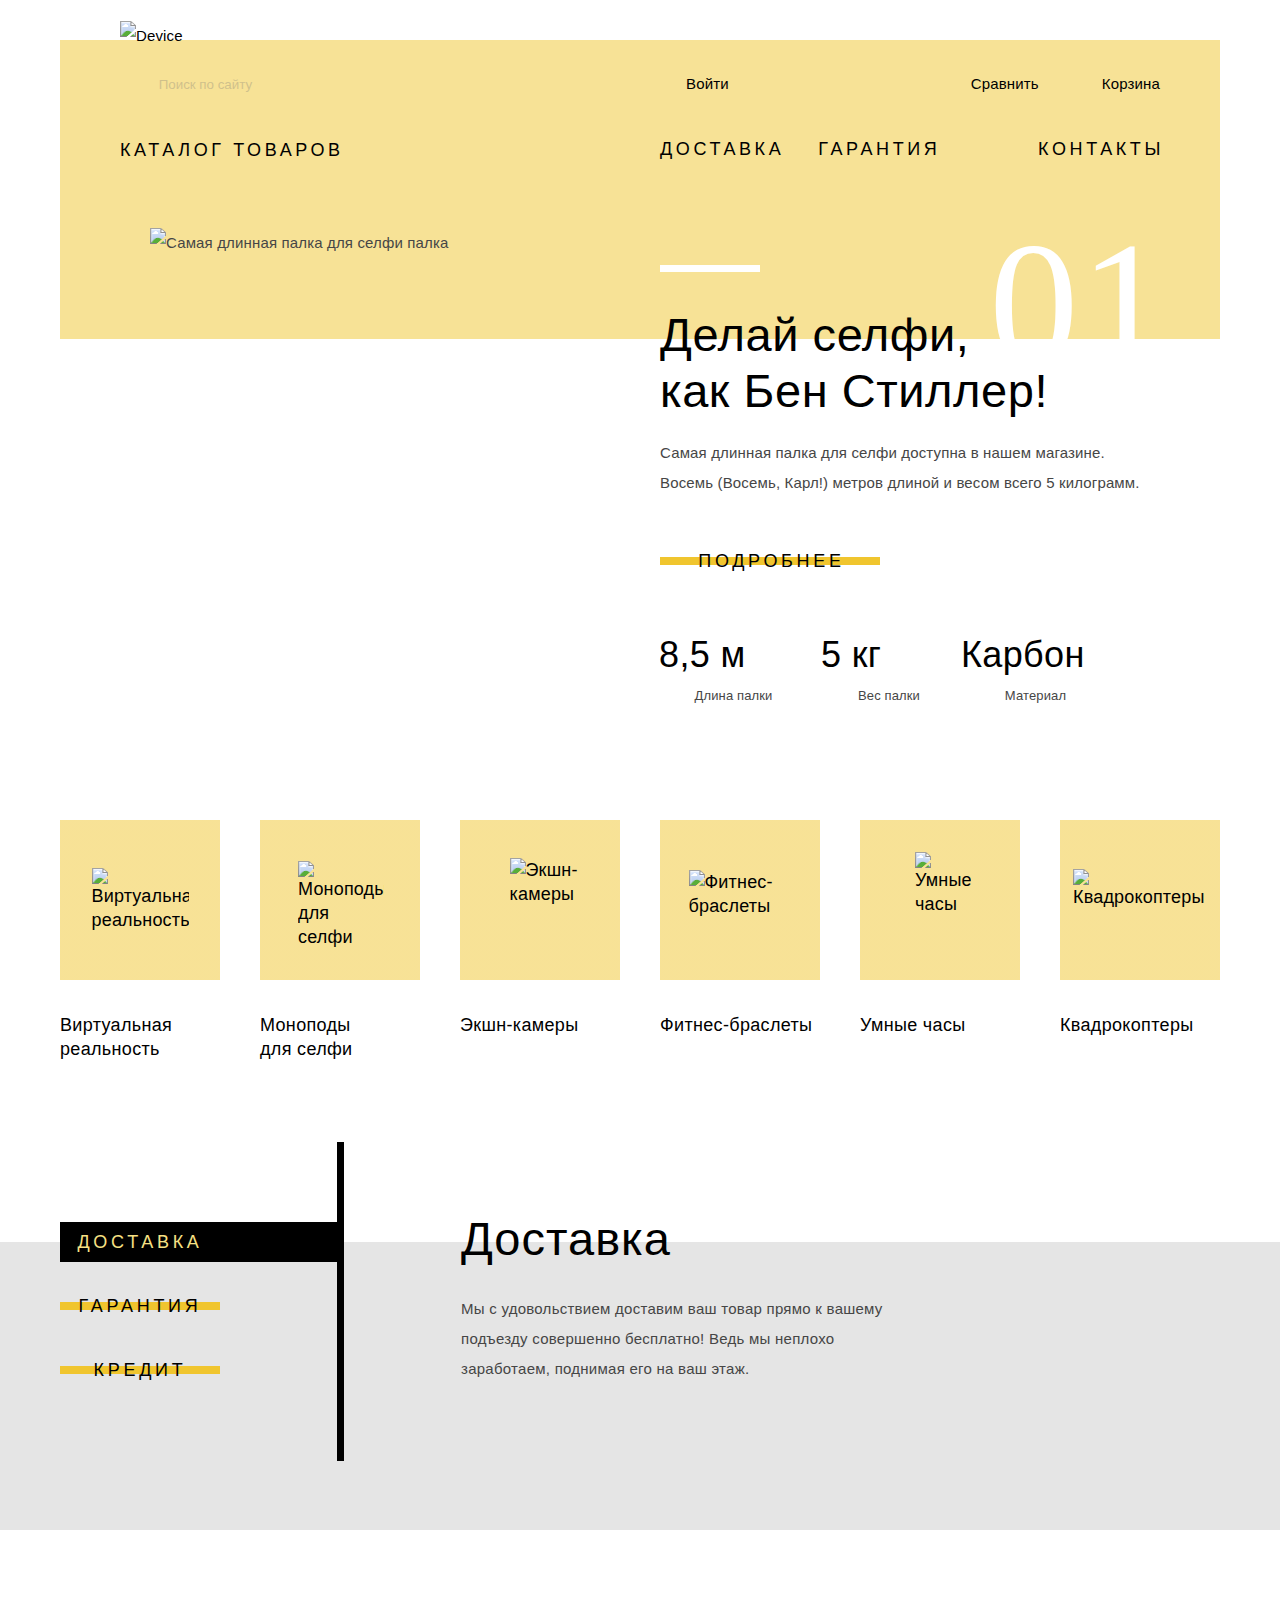
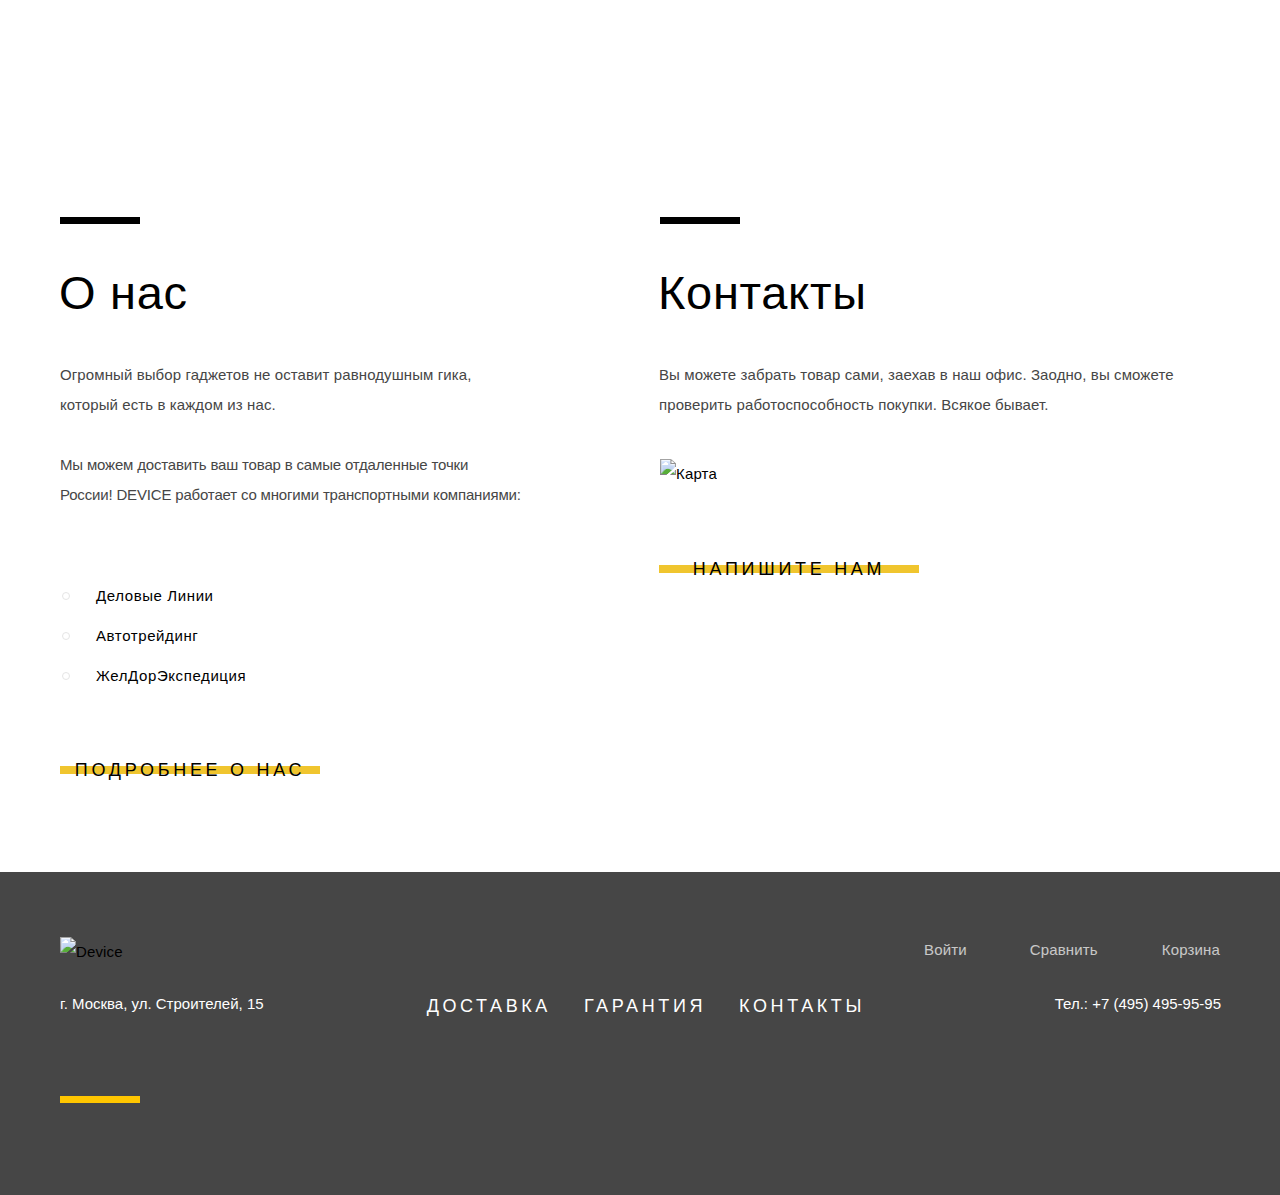
==== index.html @ b21464b4 "Доделал джаваскрипт" ====
<!DOCTYPE html>
<html lang="ru">

<head>
  <meta charset="utf-8">
  <title>HTML Academy: Девайс</title>
  <link href="css/normalize.css" rel="stylesheet" type="text/css">
  <link href="css/style.css" rel="stylesheet" type="text/css">
</head>

<body>
<header class="header">
  <a class="header-logo" href="#">
    <img src="img/logo.png" alt="Device" height="35" width="163">
  </a>
  <span class="search">
          <form class="search-form" action="https://echo.htmlacademy.ru/" method="get">
            <label class="search-icon" for="search"></label>
            <input type="search" name="Поиск по сайту" placeholder=" Поиск по сайту" id="search">
            <button class="search-button" type="submit">Найти</button>
          </form>
      </span>
  <ul class="header-upper-menu no-list">
    <li class="user"><a class="login-link" href="#">Войти</a></li>
    <li class="compare"><a href="#">Сравнить</a></li>
    <li class="cart"><a href="#">Корзина</a></li>
  </ul>
  <nav>
    <ul class="header-catalog-menu no-list">
      <li>
        <a class="catalog-menu-catalog" href="catalog.html">Каталог товаров</a>
        <ul class="catalog-menu-2 no-list">
          <ul class="no-list">
            <li><a href="#">Виртуальная реальность</a></li>
            <li><a href="#">Моноподы для селфи</a></li>
            <li><a href="#">Экшн-камеры</a></li>
            <!-- Ка -->
          </ul>
          <ul class="no-list">
            <li><a href="#">Фитнес-браслеты</a></li>
            <li><a href="#">Умные часы</a></li>
          </ul>
          <ul class="no-list">
            <li><a href="#">Квадрокоптеры</a></li>
          </ul>

        </ul>
      </li>
    </ul>
    <ul class="header-lower-menu no-list">
      <li class="header-delivery"><a href="#">Доставка</a></li>
      <li class="header-varanty"><a href="#">Гарантия</a></li>
      <li class="header-contacts"><a href="#">Контакты</a></li>
    </ul>
  </nav>
</header>
<main>
  <section class="offers container">
    <h2 class="visually-hidden">Спецпредложения</h2>
    <input type="radio" id="slide-1" name="slide" checked>
    <input type="radio" id="slide-2" name="slide">
    <input type="radio" id="slide-3" name="slide">
    <ul class="offers-list no-list">
      <div class="offer-radio">
        <label for="slide-1" aria-label="Переключись на селфи"></label>
        <!-- почемуто односторонняя связь при изменении input label меняется, но наоборот при нажатии на label на input не действует -->
        <label for="slide-2" aria-label="Переключись на фитнес-браслеты"></label>
        <label for="slide-3" aria-label="Переключись на квадрокоптеры"></label>
      </div>
      <li class="offer slide-1">
        <img class="img-slide-1" src="img/slider-1.png" alt="Самая длинная палка для селфи палка" width="384" height="486">
        <div>
          <span class="slogan">Делай селфи,             как Бен Стиллер!</span>
          <p class="description">Самая длинная палка для селфи доступна в нашем магазине.     Восемь (Восемь, Карл!) метров длиной и весом всего 5 килограмм.</p>
          <a class="button button-offers"><span>Подробнее</span></a>
          <table class="offer-table">
            <tr>
              <td>8,5 м</td>
              <td class="table-weight">5 кг</td>
              <td>Карбон</td>
            </tr>
            <tr>
              <th>Длина палки</th>
              <th class="table-weight table-weight-head">Вес палки</th>
              <th>Материал</th>
            </tr>
          </table>
        </div>
      </li>
      <li class="offer slide-2">
        <img class="img-slide-2" src="img/slider-2.png" alt="Фитнес-браслеты" width="384" height="486">
        <div>
          <span class="slogan">Худеем                правильно!</span>
          <p class="description">Мотивирующие фитнес-браслеты помогут найти в себе силы не пропускать занятия и соблюдать диету.</p>
          <a class="button button-offers"><span>Подробнее</span></a>
          <table class="offer-table">
            <tr>
              <td>48 часов</td>
            </tr>
            <tr>
              <th>Без подзарядки</th>
            </tr>
          </table>
        </div>
      </li>
      <li class="offer slide-3">
        <img src="img/slider-3.png" alt="Квадрокоптер" width="526" height="334">
        <div>
          <span class="slogan">Порхает как бабочка, жалит как пчела!</span>
          <p class="description">Этот обычный, на первый взгляд, квадрокоптер оснащен мощным лазером, замаскированным под стандартную камеру.</p>
          <a class="button button-offers"><span>Подробнее</span></a>
          <table class="offer-table">
            <tr>
              <td>800 м</td>
              <td>50 м</td>
            </tr>
            <tr>
              <th>Дальность полета</th>
              <th>Радиус поражения</th>
            </tr>
          </table>
        </div>
      </li>
    </ul>
  </section>

  <section class="landing-catalog">
    <h2 class="visually-hidden">Краткий каталог.</h2>
    <ul class="landing-catalog-list no-list">
      <li>
        <a href="#">
          <span class="lcatalog-vr"><img src="img/svg/popular-1.svg" alt="Виртуальная реальность" width="97" height="55"></span>
          <p>Виртуальная реальность</p>
        </a>
      </li>
      <li>
        <a href="#">
          <span class="lcatalog-selfi"><img class="landing-catalog-selfi" src="img/svg/popular-2.svg" alt="Моноподы для селфи" width="86" height="117"></span>
          <p>Моноподы            для селфи</p>
        </a>
      </li>
      <li>
        <a href="#">
          <span class="lcatalog-action-camera"><img src="img/svg/popular-3.svg" alt="Экшн-камеры" width="71" height="87"></span>
          <p class="landing-catalog-p">Экшн-камеры</p>
        </a>
      </li>
      <li>
        <a href="#">
          <span class="lcatalog-fitness-brace"><img src="img/svg/popular-4.svg" alt="Фитнес-браслеты" width="107" height="65"></span>
          <p class="landing-catalog-p">Фитнес-браслеты</p>
        </a>
      </li>
      <li>
        <a href="#">
          <span class="lcatalog-smart-watch"><img src="img/svg/popular-5.svg" alt="Умные часы" width="56" height="98"></span>
          <p class="landing-catalog-p">Умные часы</p>
        </a>
      </li>
      <li>
        <a href="#">
          <span class="lcatalog-quadro-copter"><img src="img/svg/popular-6.svg" alt="Квадрокоптеры" width="132" height="69"></span>
          <p class="landing-catalog-p">Квадрокоптеры</p>
        </a>
      </li>
    </ul>
  </section>

  <section class="services">
    <div class="container  services-wrap">
      <h2 class="visually-hidden">Сервисы</h2>
      <input type="radio" id="delivery" name="service" checked>
      <input type="radio" id="warranty" name="service">
      <input type="radio" id="credit" name="service">
      <div class="services-left-column">
        <ul class="no-list">
          <li>
            <label class="button button-services" for="delivery">Доставка</label>
          </li>
          <li>
            <label class="button button-services" for="warranty">Гарантия</label>
          </li>
          <li>
            <label class="button button-services" for="credit">Кредит</label>
          </li>
        </ul>
      </div>
      <div class="service service-delivery">
        <h3>Доставка</h3>
        <p>Мы с удовольствием доставим ваш товар прямо к вашему подъезду совершенно бесплатно! Ведь мы неплохо заработаем, поднимая его на ваш этаж.</p>
      </div>
      <div class="service service-warranty">
        <h3>Гарантия</h3>
        <p>Если из-за возгорания купленного у нас товара у вас сгорит дом — не переживайте, мы выдадим вам новый. Товар, не дом, конечно же.</p>
      </div>
      <div class="service service-credit">
        <h3>Кредит</h3>
        <p>Залезть в долговую яму стало проще! Кредитные консультанты подберут для вас наиболее выгодные условия кредита. Выгодные для нашего банка, разумеется.</p>
      </div>
    </div>
  </section>

  <section class="logotypes">
    <h2 class="visually-hidden">Логотипы</h2>
    <ul class="logotypes-list no-list">
      <li><a href="#" class="logo-1"></a></li>
      <li><a href="#" class="logo-2"></a></li>
      <li><a href="#" class="logo-3"></a></li>
      <li><a href="#" class="logo-4"></a></li>
    </ul>
  </section>

  <div class="container-bottom">
    <section class="about-us">
      <h2>О нас</h2>
      <p class="zero-letter-spacing">Огромный выбор гаджетов не оставит равнодушным гика,      который есть в каждом из нас.</p>
      <p class="zero-letter-spacing">Мы можем доставить ваш товар в самые отдаленные точки         России! DEVICE работает со многими транспортными компаниями:</p>
      <ul class="no-list zero-letter-spacing about-us-list">
        <li>Деловые Линии</li>
        <li>Автотрейдинг</li>
        <li>ЖелДорЭкспедиция</li>
      </ul>
      <a href="#" class="button button-about-us"><span>Подробнее о нас</span></a>
    </section>

    <section class="contacts">
      <h2>Контакты</h2>
      <p class="zero-letter-spacing">Вы можете забрать товар сами, заехав в наш офис. Заодно, вы сможете проверить работоспособность покупки. Всякое бывает.</p>
      <a class="contacts-map" href="#"><img src="img/map.jpg" alt="Карта" width="560" height="222"></a>
      <a href="#" class="button button-contacts"><span>Напишите нам</span></a>
    </section>
    <section class="modal big-map">
      <iframe src="https://www.google.com/maps/embed?pb=!1m18!1m12!1m3!1d8996.928859124037!2d37.52492949702774!3d55.68495041852159!2m3!1f0!2f0!3f0!3m2!1i1024!2i768!4f13.1!3m3!1m2!1s0x46b54cf65f5c8955%3A0x694710ccd55501e!2z0YPQuy4g0KHRgtGA0L7QuNGC0LXQu9C10LksIDE1LCDQnNC-0YHQutCy0LAsIDExOTMxMQ!5e0!3m2!1sru!2sru!4v1560780520585!5m2!1sru!2sru" width="960" height="559" frameborder="0" style="border:0" allowfullscreen></iframe>
      <span class="modal-close" aria-label="Закрыть"></span>
    </section>
  </div>

</main>

<footer class="footer-main">
  <section class="footer-upper-menu">
    <h2 class="visually-hidden">Верхнее меню</h2>
    <a href="#"><img class="footer-logo" src="img/footer-logo.png" alt="Device" width="163" height="35"></a>
    <ul class="upper-menu-list no-list">
      <li class="footer-user"><a href="#">Войти</a></li>
      <li class="footer-compare"><a href="#">Сравнить</a></li>
      <li class="footer-cart"><a href="#">Корзина</a></li>
    </ul>
  </section>
  <nav class="footer-lower-menu">
    <address class="zero-letter-spacing">г. Москва, ул. Строителей, 15</address>
    <ul class="lower-menu-list no-list">
      <li><a href="#" class="lower-menu-delivery">Доставка</a></li>
      <li><a href="#" class="lower-menu-varanty">Гарантия</a></li>
      <li><a href="#" class="lower-menu-contacts">Контакты</a></li>
    </ul>
    <a href="tel:7-495-495-95-95" class="tel">Тел.: +7 (495) 495-95-95</a>
  </nav>
  <section class="links">
    <h2 class="visually-hidden">Ссылки на соцсети</h2>
    <ul class="no-list social">
      <li>
        <a href="#" class="social-facebook" aria-label="Facebook"></a>
      </li>
      <li>
        <a href="#" class="social-instagram" aria-label="Instagram"></a>
      </li>
      <li>
        <a href="#" class="social-twitter" arial-label="Twitter"></a>
      </li>
    </ul>
    <a href="https://htmlacademy.ru/" class="HTML-Academy" aria-label="HTML-Academy"></a>
  </section>
</footer>

<section class="modal write-us">
  <form action="https://echo.htmlacademy.ru/" method="get">
    <div class="write-us-name">
      <label for="name">Ваше имя:</label>
      <input type="text" id="name" name="name" placeholder="Имя Фамилия">
    </div>
    <div class="write-us-email">
      <label for="email">Ваш e-mail:</label>
      <input type="email" id="email" name="email" placeholder="email@example.com">
    </div>
    <div class="write-us-textarea">
      <label for="text">Текс письма</label>
      <textarea id="text" name="text" cols="30" rows="10" placeholder="В свободной форме"></textarea>
    </div>

    <button class="button" type="submit">Отправить</button>
    <a class="modal-close close-write-us" aria-label="Закрыть"></a>
  </form>
</section>

<script>
  var link = document.querySelector(".button-contacts");
  var popup = document.querySelector(".write-us");
  var close = document.querySelector(".close-write-us");
  var login = popup.querySelector(".write-us-name input");
  var form = popup.querySelector(".write-us form");
  var email = popup.querySelector(".write-us-email input");
  var textarea = popup.querySelector(".write-us-textarea textarea");
  var miniMap = document.querySelector(".contacts-map img");
  var bigMap = document.querySelector(".big-map");
  var closeMap = bigMap.querySelector(".modal-close");

  miniMap.addEventListener("click", function (evt) {
    evt.preventDefault();
    bigMap.classList.add("display-block");
    console.log("карта работает!");
  });
  closeMap.addEventListener("click", function (evt) {
    evt.preventDefault();
    bigMap.classList.remove("display-block");
  });

  link.addEventListener("click", function(evt) {
    evt.preventDefault();
    popup.classList.add("display-block");
    login.focus();
  });

  close.addEventListener("click", function(evt) {
    evt.preventDefault();
    popup.classList.remove("display-block");
  });

  form.addEventListener("submit", function(evt) {
    if (!login.value || !textarea.value || !email.value) {
      evt.preventDefault();
      console.log("Заполните данный формы, пожалуйста!");
      console.log(login.value);
      console.log(email.value);
      console.log(textarea.value);
    }

  });
</script>
</body>
</html>
---- css/style.css ----
@font-face {
  font-family: "Open Sans";
  src: url("../fonts/web/opensans.woff2") format("woff2"),
  url("../fonts/web/opensans.woff") format("woff");

  font-weight: 400;
  font-style: normal;
}
@font-face {
  font-family: "Open Sans";
  src:  url("../fonts/web/opensanslight.woff2") format("woff2"),
  url("../fonts/web/opensanslight.woff") format("woff");

  font-weight: 300;
  font-style: normal;
}
@font-face {
  font-family: "Gilroy";
  src:  url("../fonts/web/gilroyextrabold.woff2") format("woff2"),
  url(../fonts/web/gilroyextrabold.woff) format("woff");

  font-weight: 400;   /* поменять на 800*/
  font-style: normal;
}
@font-face {
  font-family: "Gilroy";
  src:  url("../fonts/web/gilroylight.woff2") format("woff2"),
  url("../fonts/web/gilroylight.woff") format("woff");

  font-weight: 300;
  font-style: normal;
}
html {
  box-sizing: border-box;
}
*, *::before, *::after {
  box-sizing: inherit;
}
body {
  margin: 0;
  padding: 0;

  font-family: "Open Sans", Arial, sans-serif;
  font-size: 15px;
  line-height: 30px;
  font-weight: 400;
  letter-spacing: 0.15px;
  color: #464646;

  background-color: #ffffff;
}
a {
  color: #000000;
  text-decoration: none;
}
a:hover,
a:focus {
  opacity: 0.6;
}
a:active {
  opacity: 0.3
}
.zero-letter-spacing {
  letter-spacing: 0;
}
img {
  max-width: 100%;
  height: auto;
}

/* Класс визуально скрывающий элементы */
.visually-hidden {
  position: absolute;
  width: 1px;
  height: 1px;
  margin: 1px;
  padding: 0;
  border: none;
  overflow: hidden;
  white-space: nowrap;
  clip: rect(0, 0, 0, 0);
  -webkit-clip-path: inset(100%);
  clip-path: inset(100%);
}

/* Класс обнуляющий стили списка*/
.no-list {
  list-style: none;
  padding: 0;
}
/* Класс для SVG

svg image {
  filter: url(#linear);
}
svg image:hover{
  filter: none;
}
*/
/* Кнопки */
.button {
  display: flex;
  justify-content: center;
  align-items: center;
  position: relative;
  height: 40px;
  min-width: 160px;


  font: inherit;
  text-align: center;
  line-height: 70px;

  background-color: transparent;
  border: none;

  z-index: 1;

}
.button:before {
  content: '';

  position: absolute;
  top: 50%;
  transform: translateY(-50%);

  height: 8px;
  width: 100%;
  transition: all 300ms;


  background-color: #f0c52e ;
  z-index: -1;

}
.button:hover,
.button:focus {
  opacity: 1;
}
.button:hover::before,
.button:focus::before {
  height: 100%;

}
.button:active span {
  opacity: 0.3;
}
.button-offers {
  width: 220px;
}
.button-offers span {
  margin-left: 3px;
}
.button-services {
  width: 160px;
  margin-bottom: 24px;
  transition: all 0.3s;
}
.button-services:active {
  color: #f7e184;
}
.button-services:active::before {
  width: 278px;
  left: 0px;
  color: #f7e184;
  background-color: #000000;
  z-index: -1;
}
.button-about-us,
.button-contacts {
  width: 260px;
}
.button-carts {
  width: 200px;
}
.button-filter {
  width: 200px;
  margin-left: 12px;
}
/* Хеадер  */
.header {
  display: flex;
  flex-wrap: wrap;
  align-content: flex-start;
  align-items: flex-start;
  width: 1160px;
  height: 226px;
  margin: 0 auto;
  background-image: linear-gradient( to bottom, #ffffff 17.7% , #f7e296 17.7%);
  padding-top: 21px;
  padding-left: 60px;
}

.header-logo {
  width: 100%;
}
.header-logo:hover,
.header-logo:focus {
  opacity: 0.6;
}
.header-logo:active{
  opacity: 0.3;
}
.search {
  position: relative;
  margin-right: auto;
  margin-top: 18px;
  margin-left: 33px;
}
 .search input {
  max-width: 190px;

  color: #000000;
  opacity: 0.3;
  background-color: transparent;
  border: 0px solid transparent;
}
.search input:hover {
  opacity: 0.6;
}
.search input:focus {
  opacity: 1;
}

.search-button {
  display: none;
  position: absolute;
  top: -9px;
  right: -215px;

  width: 85px;
  height: 49px;
  margin-left: 126px;
  border: 2px solid #000000;

  font-family: "Open Sans";
  font-size: 15px;
  font-weight: 300;
  line-height: 30px;
  letter-spacing: 0.15px;

  background-color: #f7e296;
}
.search input:focus ~ .search-button {
  display: block;
}
.search-button:hover {
  display: block;
  color: #ffffff;
  background-color: #000000;
}
.search-button:focus {
  display: block;
  color: #ffffff;
  background-color: #000000;
  background-color: #000000;
  opacity: 0.3;
}
.search-button::before {
  position: absolute;
  content: "";
  bottom: -2px;
  right: 0;
  width: 441px;
  height: 2px;
  background-color: #000000;
}


.search-icon {
  position: absolute;
  content: "";
  height: 16px;
  width: 16px;
  background-image: url("../img/svg/search.svg");
  top: 8px;
  left: -30px;
}
.header-upper-menu {
  display: flex;
  justify-content: flex-end;
  margin-top: 18px;
  margin-right: 60px;
  width: 504px;

  font-weight: 300;
}
.header-upper-menu li{
  padding-left: 30px;
}
.user {
  position: relative;
  margin-right: auto;
}
.user::before {
  position: absolute;
  content: "";
  left: 4px;
  top: 9px;
  width: 13px;
  height: 12px;
  background-image: url("../img/svg/user.svg");
}

.user-exit {
  opacity: 0.3;
  padding-left: 15px;
  /*Временно потом перераспределить justify content когда буду добавлять иконки*/
}
.compare {
  position: relative;
}
.compare::before {
  position: absolute;
  content: "";
  left: 10px;
  top: 11px;
  width: 10px;
  height: 10px;
  background-image: url("../img/svg/compare.svg");
}
.cart {
  position: relative;
  margin-left: 33px;
}
.cart::before {
  position: absolute;
  content: "";
  left: 8px;
  top: 9px;
  width: 12px;
  height: 12px;
  background-image: url("../img/svg/cart.svg");
}
.header nav {
  width: 100%;
  display: flex;
  justify-content: space-between;
  margin-top: 6px;
}
.header-catalog-menu {
  position: relative;
  display: flex;
  justify-content: flex-start;

}
.catalog-menu-catalog,
.header-lower-menu a {
  font-family: "Gilroy", sans-serif;
  font-size: 18px;
  font-weight: 400;
  line-height: 24px;
  text-transform: uppercase;
  letter-spacing: 3.6px;
}
.catalog-menu-catalog {
  position: relative;
  display: block;
  height: 30px;
  padding-top: 3px;
}
.catalog-menu-catalog::before {
  position: absolute;
  content: "";
  top: 7px;
  right: -27px;
  width: 16px;
  height: 16px;
  opacity: 0.3;
  background-image: url("../img/svg/plus.svg");
}
 /*
.header .catalog-menu-2:after {
  content: "";
  position: absolute;
  top: 25px;
  left: -57px;
  height: 113px;
  width: 1160px;
  background-color: rgba(240, 197, 46, 0.5);
  z-index: -1;
  display: block;
}

.header .catalog-menu-catalog:hover ~ .catalog-menu-2:after
{
  opacity: 1;
  display: block;
} */
.catalog-menu-2 {
  position: absolute;
  top: 50px;
  left: -60px;
  justify-content: flex-start;
  width: 1160px;
  padding-bottom: 55px;
  padding-left: 60px;
  z-index: 10;
  display: none;
  background-color: #f7e296;

}

.catalog-menu-catalog:focus ~ .catalog-menu-2,
.catalog-menu-catalog:active ~ .catalog-menu-2 {
  display: flex;
}


.catalog-menu-2 ul:first-child {
  flex-basis: 200px;
  margin-right: 45px;
}
.catalog-menu-2 ul:nth-child(2) {
  margin-right: 75px;
}
.catalog-menu:hover .catalog-menu-2 {
  display: flex;
}
.header-lower-menu {
  display: flex;
  justify-content: space-between;
  margin-right: 56px;
  width: 504px;
}
.header-varanty {
  margin-left: 34px;
}
.header-contacts {
  margin-left: auto;
  margin-right: 0;
}
.header-contacts a {
  margin-right: 0;
  padding-right: 0;
}

/* Основное содержимое */
   /*Спецпредложения*/
.container {
  width: 1160px;

  margin: 0 auto;
}
.offers {
  position: relative;

  margin-bottom: 86px;

  background-image: linear-gradient(to bottom, #f7e296 113px, #ffffff 113px);
}
.offers-list {
  margin: 0;
  padding: 0;
  display: flex;
  position: relative;
}
.offers input {
  display: none;
}
.offer-radio {
  position: absolute;
  display: flex;
  justify-content: space-between;
  align-items: center;
  right: 83px;
  top: 327px;
  width: 78px;
  height: 15px;

  z-index: 2;
}

.offer-radio label {
  height: 12px;
  width: 12px;
  background-image: url("../img/svg/slider-button-empty.svg");
  background-position: center;
  background-size: 12px 12px;

}

#slide-1:checked ~ .offers-list .offer-radio label[for="slide-1"],
#slide-2:checked ~ .offers-list .offer-radio label[for="slide-2"],
#slide-3:checked ~ .offers-list .offer-radio label[for="slide-3"] {
  background-image: url("../img/svg/slider-button.svg")
}

.offer {
  position: relative;
  width: 1100px;

  padding-top: 0px;
  display: flex;
  justify-content: flex-end;
}
.offer::before {
  position: absolute;
  left: 600px;
  top: 39px;
  width: 100px;
  height: 7px;
  content: "";
  background-color: #ffffff;
}
.offer::after {
  position: absolute;
  top: -12px;
  right: 5px;
  width: 166px;
  height: 131px;
  color: #ffffff;
  font-family: "Gilroy";
  font-size: 179px;
  font-weight: 400;
  line-height: 179.2px;
  letter-spacing: 1.36px;
}
.slide-1::after {
  content: "01";
}
.slide-2::after {
  content: "02";
}
.slide-3::after {
  content: "03";
}
.slide-2,
.slide-3 {
  display: none;
}

#slide-1:checked ~ .offers-list .slide-1,
#slide-2:checked ~ .offers-list .slide-2,
#slide-3:checked ~ .offers-list .slide-3{
  display: flex;
}
#slide-1:checked ~  .offers-list .slide-2,
#slide-1:checked ~  .offers-list .slide-3,
#slide-2:checked ~  .offers-list .slide-1,
#slide-2:checked ~  .offers-list .slide-3,
#slide-3:checked ~  .offers-list .slide-1,
#slide-3:checked ~  .offers-list .slide-2 {
  display: none;
}
.slide-1 .img-slide-1,
.slide-2 .img-slide-2{
  height: 486px;

}
.offer img {
  margin-top: 2px;
  margin-right: 1px;
}

.offer div {
  display: flex;
  flex-direction: column;
  width: 500px;
  margin-top: 81px;
  margin-left: 125px;
  padding-bottom: 25px;
}
.slide-3 div {
  margin-left: 45px;
}
.slide-3 img {
  width: 525px;
  height: 334px;
  margin-top: 70px;
}
.slogan {
  min-width: 505px;
  margin-bottom: 4px;

  white-space: pre-wrap;
  z-index: 10;
}
.description {
  margin-bottom: 43px;
  font-weight: 300;
  white-space: pre-wrap;
}

.offers .button-offers {
  width: 220px;
  margin-bottom: 47px;
  letter-spacing: 3.7px;    /* Не сходится с макетом */
}
.offer-table {
  width: 455px;
  margin-left: -4px;

}
.offer-table td {
  width: 130px;
  color: #000000;
  font-family: "Gilroy", sans-serif;
  font-size: 36px;
  font-weight: 300;
  line-height: 48px;
  letter-spacing: 0.36px;
}
.table-weight {
  padding-left: 12px;
}

.offer-table th {
  padding-top: 4px;
  padding-left: 3px;
  width: 130px;
  font-family: "Open Sans", sans-serif;
  font-size: 13px;
  font-weight: 300;
  line-height: 20px;
  letter-spacing: 0.13px;
}
.offer-table .table-weight-head {
  padding-left: 12px;
}
.slogan {
  font-family: "Gilroy", sans-serif;
  color: #000000;
  font-size: 47px;
  font-weight: 400;
  line-height: 56px;
  letter-spacing: 0.55px;
}
.button {
  font-family: "Gilroy", sans-serif;
  color: #000000;
  font-size: 18px;
  font-weight: 400;
  line-height: 24px;
  text-transform: uppercase;
  letter-spacing: 3.7px;
}

/* Краткий каталог */
.landing-catalog {
  width: 1160px;
  margin: 0 auto;
  margin-bottom: 82px;

}
.landing-catalog-list {
  display: flex;
  justify-content: space-between;
}
.landing-catalog-list li {
  display: flex;
  flex-direction: column;
  width: 160px;
}
.lcatalog-vr img {
  margin-bottom: 1px;
}
.lcatalog-selfi img {
  margin-bottom: 2px;
  margin-left: 2px;
}
.lcatalog-action-camera img {
  margin-top: 3px;
  margin-left: 10px;
}
.lcatalog-fitness-brace img {
  margin-top: 4px;
  margin-left: 4px;
}
.lcatalog-smart-watch img {
  margin-top: 2px;
  margin-left: 6px;
}
.lcatalog-quadro-copter img {
  margin-top: 6px;
  margin-right: 2px;
}
.landing-catalog p {
  white-space: pre-wrap;
  letter-spacing: 0.33px;
}
.landing-catalog .landing-catalog-p {
  padding-bottom: 5px;
  white-space: nowrap;

}
.landing-catalog a {
  display: flex;
  flex-direction: row;
  flex-wrap: wrap;
  justify-content: flex-start;
  width: 160px;
  height: 240px;



  font-family: "Gilroy", sans-serif;
  font-size: 18px;
  font-weight: 400;
  line-height: 24px;
  letter-spacing: 0.18px;

  background-image: linear-gradient(to bottom, rgba(240, 197, 46, 0.5) 160px, #ffffff 160px);
}
.landing-catalog span {
  width: 160px;
  height: 160px;
  margin-bottom: 15px;
  display: flex;
  justify-content: center;
  align-items: center;
}
.landing-catalog-selfi {
  align-self: flex-end;
}
.landing-catalog a:hover ,
.landing-catalog a:focus {
  background-image: linear-gradient(to bottom, #f0c52e 160px, #ffffff 160px);
  opacity: 1;
}
.landing-catalog a:active img {
  opacity: 0.3;
}
.landing-catalog img {

}


/* Cервисы */
.services {
  margin: 0 auto;
  display: flex;
  margin-bottom: 94px;

  background-image: linear-gradient(to bottom, #ffffff 100px, #e5e5e5 100px);
}
.services-wrap {
  display: flex;
  padding-bottom: 116px;
}
.services input {
  display: none;
}

.services p {
  white-space: pre-wrap;
}


.services h3,
.about-us h2,
.contacts h2 {
  color: #000000;
  font-family: "Gilroy", sans-serif;
  font-size: 47px;
  font-weight: 400;
  line-height: 48px;
  letter-spacing: 0.7px;
}
.services-left-column {
  position: relative;
  width: 285px;
  margin-top: 65px;
}
.services-left-column::before {
  position: absolute;
  top: -65px;
  right: 1px;
  width: 7px;
  height: 319px;
  background-color: #000000;
  content: "";
}
.service {
  position: relative;
  width: 450px;
  margin-top: 26px;
  margin-left: 116px;
}
.service h3 {
  margin-bottom: 31px;
  letter-spacing: 1px;
}
.service p {
  font-weight: 300;
  letter-spacing: 0.26px;
}
.service::before {
  position: absolute;
  top: 30px;
  right: -243px;
  content: "";
}
.service-delivery::before {
  top: 59px;
  width: 136px;
  height: 164px;
  background-image: url("../img/svg/delivery.svg");
}
.service-warranty::before {
  width: 171px;
  height: 194px;
  background-image: url("../img/svg/warranty.svg");
  right: -277px;
  top: 35px;
}
.service-credit::before {
  width: 156px;
  height: 186px;
  background-image: url("../img/svg/credit.svg");
  top: 35px;
}
.service-warranty,
.service-credit {
  display: none;
}
#delivery:checked ~ .service-delivery,
#warranty:checked ~ .service-warranty,
#credit:checked ~ .service-credit {
  display: block;
}
#delivery:checked ~  .service-warranty,
#delivery:checked ~  .service-credit,
#warranty:checked ~  .service-delivery,
#warranty:checked ~  .service-credit,
#credit:checked ~  .service-delivery,
#credit:checked ~  .service-warranty {
  display: none;
}

#delivery:checked ~ .services-left-column label[for="delivery"],
#warranty:checked ~ .services-left-column label[for="warranty"],
#credit:checked ~ .services-left-column label[for="credit"] {
  color: #f7e184;
}


#delivery:checked ~ .services-left-column label[for="delivery"]::before,
#warranty:checked ~ .services-left-column label[for="warranty"]::before,
#credit:checked ~ .services-left-column label[for="credit"]::before {
  width: 278px;
  background-color: #000000;
  z-index: -1;
  height: 40px;
  transform: translateY(-50%);
  left: 0px;
}

/* Логотипы */
.logotypes {
  width: 1160px;
  margin: 0 auto;
  margin-bottom: 78px;
}
.logotypes-list {
  display: flex;
  justify-constent: space-between;
}
.logotypes li {
  margin-right: 40px;
}
.logotypes li:last-child {
  margin-left: -3px;
}
.logotypes a {
  display: block;
  width: 260px;
  height: 100px;
}
.logotypes a:hover,
.logotypes a:focus {
  opacity: 1;
}
.logotypes .logo-1 {
  background-image: url("../img/logo-1.png");
}
.logo-1:hover {
  background-image: url("../img/logo-1-1.png");
}
.logo-2 {
  background-image: url("../img/logo-2.png");
}
.logo-2:hover {
  background-image: url("../img/logo-2-1.png");
}
.logo-3 {
  background-image: url("../img/logo-3.png");
}
.logo-3:hover {
  background-image: url("../img/logo-3-1.png");
}
.logo-4 {
  background-image: url("../img/logo-4.png");
}
.logo-4:hover {
  background-image: url("../img/logo-4-1.png");
}

/* О нас */
.container-bottom {
  position: relative;
  width: 1160px;
  margin: 0 auto;
  margin-bottom: 82px;
  padding-top: 15px;
  display: flex;
  justify-content: space-between;
}
.container-bottom h2 {
  margin-top: 38px;
  margin-bottom: 43px;
  margin-left: -1px;
}
.about-us,
.contacts {
  position: relative;
  width: 495px;
  padding-top: 14px;
}
.about-us::before,
.contacts::before {
  position: absolute;
  top: 0px;
  left: 0px;
  width: 80px;
  height: 7px;
  background-color: #000000;
  content: "";
}
.contacts::before {
  left: 1px;
}
.about-us p {
  font-family: "Open Sans", sans-serif;
  font-weight: 300;
  margin-bottom: 30px;
  white-space: pre-wrap;
  letter-spacing: 0.1px;
}
.about-us p:last-of-type {
  margin-bottom: 71px;
  letter-spacing: -0.17px;
}
.about-us-list {
  margin-bottom: 59px;
  margin-left: 1px;
}
.about-us-list li {
  position: relative;
  margin-left: 35px;
  color: #000000;
  font-family: "Gilroy", sans-serif;
  font-weight: 400;
  margin-bottom: 10px;
  letter-spacing: 0.6px;
}
.about-us-list li::before {
  position: absolute;
  top: 11px;
  left: -34px;
  width: 8px;
  height: 8px;
  content: "";
  border: 1.5px solid #e5e5e5;;
  border-radius: 50%;
}
.contacts {
  width: 561px;
}
.contacts p {
  margin-bottom: 39px;
  font-weight: 300;
  letter-spacing: 0.1px;
}
.contacts-map img {
  margin-bottom: 60px;
  margin-left: 1px;
}

/* Футер */
.footer-main {
  background-color: #464646;
  border: 1px solid transparent;
  padding-top: 59px;
  min-height: 323px;
  margin: 0 auto;
}

.footer-upper-menu,
.footer-lower-menu,
.links {
  display: flex;
  width: 1160px;
  margin: 0 auto;
}
.footer-upper-menu {
  justify-content: space-between;
  margin-bottom: 10px;
}
.footer-lower-menu {
  justify-content: space-between;

}
.footer-upper-menu img {
  padding-top: 5px;
}
.upper-menu-list {
  padding: 0;
  margin: 0;
  display: flex;
  min-width: 329px;
  justify-content: flex-start;
  align-items: flex-start;
  margin-right: -2px;
}
.upper-menu-list li {
  padding-left: 31px;
}
.footer-user {
  position: relative;
  min-width: 50px;
  margin-right: 32px;
}
.footer-user-name {
  margin-right: 19px;
}
.upper-menu-list .footer-user-exit {
  opacity: 0.3;
  padding:0;
  margin-right: 33px;
}
.footer-user::before {
  position: absolute;
  content: "";
  left: 5px;
  top: 12px;
  width: 13px;
  height: 12px;
  background-image: url("../img/user.png");
}
.footer-compare {
  position: relative;
  margin-right: 33px;
}
.footer-compare::before {
  position: absolute;
  content: "";
  left: 11px;
  top: 14px;
  width: 10px;
  height: 10px;
  background-image: url("../img/compare.png");
}
.footer-cart {
  position: relative;
}
.footer-cart::before {
  position: absolute;
  content: "";
  left: 8px;
  top: 12px;
  width: 12px;
  height: 12px;
  background-image: url("../img/cart.png");
}
.upper-menu-list a {
  opacity: 0.7;
  color: #ffffff;
  font-family: "Open Sans", sans-serif;
  font-weight: 300;
  line-height: 36px;

}
.upper-menu-list a:hover,
.upper-menu-list a:focus {
  opacity: 1;
}
.upper-menu-list a:active {
  opacity: 0.3;
}
.lower-menu-list {
  display: flex;
  justify-content: flex-start;
  width: 430px;
  margin-right: 35px;
  margin-top: 14px;
}
.lower-menu-list li {
  margin-right: 33px;
}
.lower-menu-list a {
  color: #ffffff;
  font-family: "Gilroy", sans-serif;;
  font-size: 18px;
  font-weight: 400;
  line-height: 24px;
  text-transform: uppercase;
  letter-spacing: 3.6px;
}
.footer-lower-menu address {
  font-style: normal;
}
.footer-lower-menu address,
.footer-lower-menu > a {
  color: #ffffff;
  font-weight: 300;
  margin-top: 11px;
}
.footer-lower-menu {
  margin-bottom: 30px;
}
.tel {
  color: #ffffff;
  font-family: "Open Sans", sans-serif;
  font-weight: 400;
  font-size: 15px;
  margin-right: -1px;
  letter-spacing: 0;
}
.links {
  position: relative;
  justify-content: flex-end;
  align-items: center;
}
.links::before {
  position: absolute;
  content: "";
  top: 29px;
  left: 0px;
  width: 80px;
  height: 7px;
  background-color: #ffc600;

}
.links li a {
  opacity: 0.3;
}
.links li a:hover,
.links li a:focus {
  opacity: 0.6;
}
.links li a:active {
  opacity: 0.1;
}
.social {
  display: flex;
  margin-right: 483px;
  margin-top: 16px;
  justify-content: space-between;
  width: 141px;
}
.social a {
  display: block;
  width: 32px;
  height: 32px;
  background-position: center;
}
.social-facebook {
  background-image: url("../img/svg/fb.svg");
}
.social-instagram {
  background-image: url("../img/svg/instagram.svg");
}
.social-twitter {
  background-image: url("../img/svg/twitter.svg");
}
.HTML-Academy {
  display: block;
  width: 27px;
  height: 35px;

  background-image: url("../img/svg/logo-html.svg");
  background-position: center;
}
/* Всплывающее окно "Напишите нам"*/
.write-us label {
  color: #000000;
  font-family: "Gilroy", sans-serif;
  font-size: 18px;
  font-weight: 400;
  line-height: 24px;
}
.write-us input {
  font-family: "Open Sans", sans-serif;
  font-size: 14px;
  font-weight: 400;
  line-height: 18px;
}

/* Каталог */
.main-breadcrumbs h1 {
  font-family: "Gilroy", sans-serif;
  font-size: 47px;
  font-weight: 400;
  line-height: 48px;
  letter-spacing: 0.6px;
  width: 1160px;
  margin: 0 auto;
  margin-top: 37px;
  margin-bottom: 20px;
  padding-left: 60px;

}
.main-breadcrumbs {
  margin-bottom: 44px;
}
.breadcrumbs {
  width: 1160px;
  margin: 0 auto;
}
.breadcrumbs ul {
  min-width: 400px;
  margin-left: 60px;
  display: flex;
  justify-content: flex-start;
}
.breadcrumbs li {
  position: relative;
  margin-right: 37px;
}
.breadcrumbs li::after {
  position: absolute;
  content: "";
  right: -20px;
  top: 13px;
  width: 4px;
  height: 7px;

  background-image: url("../img/svg/nav-arrow.svg");
}
.breadcrumbs li:last-child::after {
  display: none;
}
.breadcrumbs a {
  color: #000000;
  font-family: "Open Sans", sans-serif;
  font-weight: 300;
  font-size: 14px;
  line-height: 24px;
  letter-spacing: 0.14px;
  opacity: 0.3;
}
/* Каталог*/
.catalog {

  display: flex;


}


/* Фильтр и сам каталог */
.catalog  {
  display: flex;
  flex-direction: column;
}

.catalog-background1 {
  background-image: linear-gradient(to right, #dbdbdb 36.8%, #ebebeb 36.8%);
}
.catalog-background2 {
  background-image: linear-gradient(to right, #efefef 36.8%, #ffffff 36.8%);

}

.horizontal-filter {
  display: flex;
  height: 70px;
  background-image: linear-gradient(to right, #dbdbdb 328px, #ebebeb 328px);
  align-items: center;
}
.horizontal-filter span {
  font-family: "Gilroy", sans-serif;
  font-size: 16px;
  font-weight: 400;
  line-height: 24px;
  text-transform: uppercase;
  letter-spacing: 3.55px;
}
.horizontal-filter span:first-child {
  width: 200px;
  margin-left: 10px;
  margin-right: 157px;

  display: flex;
  justify-content: center;
}
.sort {
  width: 230px;
  display: flex;
  justify-content: center;
  padding-left: 10px;
  margin-right: 0px;
}
.sort-start,
.sort-end {
  display: block;
  width: 11px;
  height: 10px;
}
.sort-start {

  background-image: url("../img/svg/icon-up-dir.svg");

}
.sort-end {
  background-image: url("../img/svg/icon-down-dir.svg");
}
.horizontal-filter ul {
  display: flex;
  width: 600px;
  justify-content: flex-start;
  padding: 17px 0 20px 20px;
}
.horizontal-filter .horizontal-filter-sort {

}
.horizontal-filter li {
  display: flex;
  align-items: center;
  margin-right: 29px;
}
.horizontal-filter li:nth-child(4){
  margin-left: auto;
  margin-top: 3px;
}
.horizontal-filter li:last-child {
  margin-right: 0;
  margin-top: 3px;
}
.horizontal-filter .from-begin {
  margin-right: 19px;
}
.horizontal-filter a {
  opacity: 0.3;
  color: #000000;
  font-family: "Open Sans", sans-serif;
  font-weight: 400;
  font-size: 14px;
  font-weight: 400;
  line-height: 18px;
}
.horizontal-filter a:focus,
.horizontal-filter a:active,
.horizontal-filter a:hover {
  opacity: 1;
}
.horizontal-filter .sort-active {
  opacity: 1;
}

.catalog-background2-div {
  display: flex;
  background-image: linear-gradient(to right, #efefef 328px, #ffffff 328px);
}

.vertical-filter {

  width: 300px;

  padding-top: 81px;
  padding-left: 46px;
  display: flex;
}
.filter-price-div {
  position: relative;
  display: flex;
  align-items: flex-start;
  padding-bottom: 59px;
  margin-left: -5px;

}
.filter-price-div::before {
  position: absolute;
  top: 10px;
  left: 0px;
  content: "";
  width: 206px;
  height: 2px;
  background-color: #dbdbdb;

}
.filter-price-radio {
  position: relative;
  width: 20px;
  height: 22px;
  background-image: url("../img/svg/filter-button.svg") ;
  z-index: 2;

}
.filter-price-radio:first-of-type {
  margin-right: 93px;
}
.filter-price-radio:active {
  width: 22px;
  height: 24px;
  background-image: url("../img/svg/filter-button-active.png");
}
.filter-price-radio:first-of-type:active {
  margin-right: 78px;
  margin-bottom: -2px;
}
.filter-price-radio:last-of-type:active {
  margin-bottom: -2px;
}
.filter-price-radio::before {
  position: absolute;
  top: 21px;
  left: 5px;
  min-width: 30px;
  height: 10px;
  opacity: 0.2;
  color: #000000;
  font-family: Gilroy;
  font-size: 14px;
  font-weight: 300;
  line-height: 24px;
}

.filter-price-radio:first-of-type::before {
  content: "от 0";
}
.filter-price-radio:last-of-type::before {
  content: "до 5000";
  left: -18px;
  min-width: 70px;
}


.filter-price-stick {
  position: absolute;
  top: 10px;
  left: 20px;
  width: 93px;
  height: 2px;
  background-color: #91c92f;
  z-index: 1;
}
.vertical-filter fieldset {
  display: flex;
  flex-direction: column;
  position: relative;

  border: none;
}
.vertical-filter fieldset:before {
  content: "";
  position: absolute;
  top: -12px;
  left: 11px;
  width: 201px;
  height: 2px;
  background-color: #000000;
}

.vertical-filter legend {
  color: #000000;
  font-family: "Gilroy", sans-serif;
  font-size: 18px;
  font-weight: 400;
  line-height: 24px;
  letter-spacing: 0.18px;
                              /* Убрать обводку  */
}
.filter-price legend {
  margin-bottom: 20px;
}
.filter-color {
  padding-bottom: 43px;
}
.filter-bluetooth {
  padding-bottom: 31px;
}
.filter-color legend {
  margin-bottom: 13px;
}
.filter-bluetooth legend {
  margin-bottom: 13px;
}

.vertical-filter label {
  color: #000000;
  font-family: "Open Sans", sans-serif;
  font-weight: 300;
  font-size: 14px;
  line-height: 40px;
  letter-spacing: 0.14px;
  padding-left: 39px;
}
.vertical-filter input {
  display: none;
}
.vertical-filter label {
  position: relative;
}
.filter-color label::before {
  position: absolute;
  left: -3px;
  top: 8px;
  content: "";
  width: 27px;
  height: 23px;
  background-image: url("../img/svg/checkbox-off.svg");
  background-position: center;
  background-repeat: no-repeat ;
}
 #black:checked ~ label[for="black"]::before,
 #white:checked ~ label[for="white"]::before,
 #blue:checked  ~ label[for="blue"]::before,
 #red:checked   ~ label[for="red"]::before,
 #pink:checked  ~ label[for="pink"]::before {
  background-image: url("../img/svg/checkbox-on.svg");
  background-position: 2px 0;
}
.filter-bluetooth label::before {
  position: absolute;
  left: -1px;
  top: 7px;
  content: "";
  width: 25px;
  height: 25px;
  background-image: url("../img/svg/radio-off.svg");
  background-position: center;
  background-repeat: no-repeat ;
}
#yes:checked ~ label[for="yes"]::before,
#no:checked ~ label[for="no"]::before {
  background-image: url("../img/svg/radio-on.svg");
}

/* Сами товары */
.main-catalog {
  display: flex;
  flex-direction: column;
  width: 830px;
  margin-left: 30px;
  padding-left: 70px;

  padding-top: 9px;
}
.goods ul {
  display: flex;
  flex-wrap: wrap;
  justify-content: space-between;
}
.item {
  position: relative;
  margin-bottom: 1px;
}
.item a {
  display: flex;
  justify-content: flex-start;
  width: 360px;

  flex-wrap: wrap;
  margin-top: 45px;
}
.selfi-stick a {
  position: relative;
}
.selfi-stick a::before {
  position: absolute;
  top: 28px;
  right: 27px;
  content: "New";
  width: 60px;
  height: 61px;
  padding-top: 17px;
  padding-left: 13px;


  border-radius: 50%;
  border: 2px solid rgba(0,0,0,0.5);





  color: #000000;
  font-family: "Gilroy - Extra Bold" sans-serif ;
  font-size: 14px;
  font-weight: 800;
  line-height: 24px;
  text-transform: uppercase;
  opacity: 0.2;
  letter-spacing: 0.25px;


}
.item img {
  width: 100%;
}
.item-name {
  max-width: 260px;
  margin-top: 32px;
  margin-right: 20px;

  color: #000000;
  font-family: "Gilroy", sans-serif;
  font-size: 18px;
  font-weight: 400;
  line-height: 24px;
  letter-spacing: 0.18px;

  white-space: pre-wrap;

                             /* Как тут можно запретить перенос по словам, чтобы соответсвовала макету? */

}
.item-price {
  margin-top: 33px;
  margin-left: auto;

  color: #464646;
  font-family: Gilroy, sans-serif;
  font-weight: 300;
  font-size: 16px;
  line-height: 24px;
  letter-spacing: 0.16px;
}


.item a:focus ~ .item-carts,
.item a:active ~ .item-carts {
  display: flex;
}

.item-carts {
  position: absolute;
  display: none;
  flex-direction: column;
  align-items: center;
  width: 200px;
  top: 218px;
  left: 50%;
  margin-left: -100px;
  opacity: 1;
}
.item-carts > span {
  margin-top: 10px;
  opacity: 0.5;
}
.item-carts > span:hover {
  opacity: 1;
}
.item-carts > span:focus {
  opacity: 0.2;
}


.back-forward {
  margin-top: 19px;
  margin-bottom: 77px;
  height: 70px;
  background-color: #ebebeb;
  display: flex;
  align-items: center;
}
.back-forward ul {
  padding: 0;
  margin: 0;
  height: 70px;
  margin: 0;
  width: 760px;
  display: flex;
  justify-content: flex-start;
  align-items: flex-start;

}
.back-forward li {
  color: #000000;
  font-family: "Gilroy", sans-serif;
  font-size: 16px;
  font-weight: 400;
  line-height: 24px;
  text-transform: uppercase;
  letter-spacing: 3.71px;
  display: flex;
  align-items: center;
}
.back-forward a {
  display:  block;
  padding: 20px 13.5px;
  padding-top: 25px;


}
.back-forward li:first-child {
  margin-right: 193px;
}
.back-forward li:last-child {
  margin-left: auto;
}
.back a,
.forward a {
  padding: 0 30px;
  padding-top: 24px;
}
.forward a {
  padding-right: 25px;
}
.current-page a {

}

.back-forward li:first-child:hover,
.back-forward li:last-child:hover {
  background-color: #d8d8d8;
}

.page,
.page {
  opacity: 0.3;
}
/* Модальные окна */
.modal {
  display:  block;
  position: relative;
  box-shadow: 0 10px 20px rgba(4, 6, 6, 0.2);
  background-color: #ffffff;
}

.write-us {
  display: none;
  position: fixed;
  top: 20%;
  left: 50%;
  width: 960px;
  height: 553px;
  margin-left: -430px;
  padding: 70px 100px;
  padding-top: 93px;

  z-index:  100;
}
.modal form {
  width: 100%;
  display: flex;
  flex-wrap: wrap;
  justify-content: space-between;

}
.write-us-name,
.write-us-email {
  display: flex;
  flex-direction: column;
  width: 360px;
  margin-bottom: 34px;
}
.write-us-name input,
.write-us-email input {
  width: 360px;
  height: 50px;
  padding-left: 20px;
  margin-top: 7px;

  background-color: #f2f2f2;
  border: none;
}
.write-us-textarea {
  display: flex;
  flex-direction: column;
  width: 100%;
  margin-bottom: 42px;
}
.write-us-textarea textarea {
  background-color: #f2f2f2;
  width: 760px;
  height: 156px;
  padding-left: 20px;
  margin-top: 7px;
  padding-top: 15px;

  border: none;

}
.modal-close {
  position: absolute;
  top: 22px;
  right: 22px;
  width: 55px;
  height: 55px;

  background-image: url("../img/svg/modal-close.svg");

  border-radius: 50%;
  box-shadow: none;
  opacity: 0.5;
}

.big-map {
  position: absolute;
  top: 0px;
  right: 0px;
  display: none;
  margin: 0  auto;
  width: 960px;
  height: 559px;

}
.contacts:focus  ~ .big-map  {
  display: block;
}
.display-block {
  display: block;
}
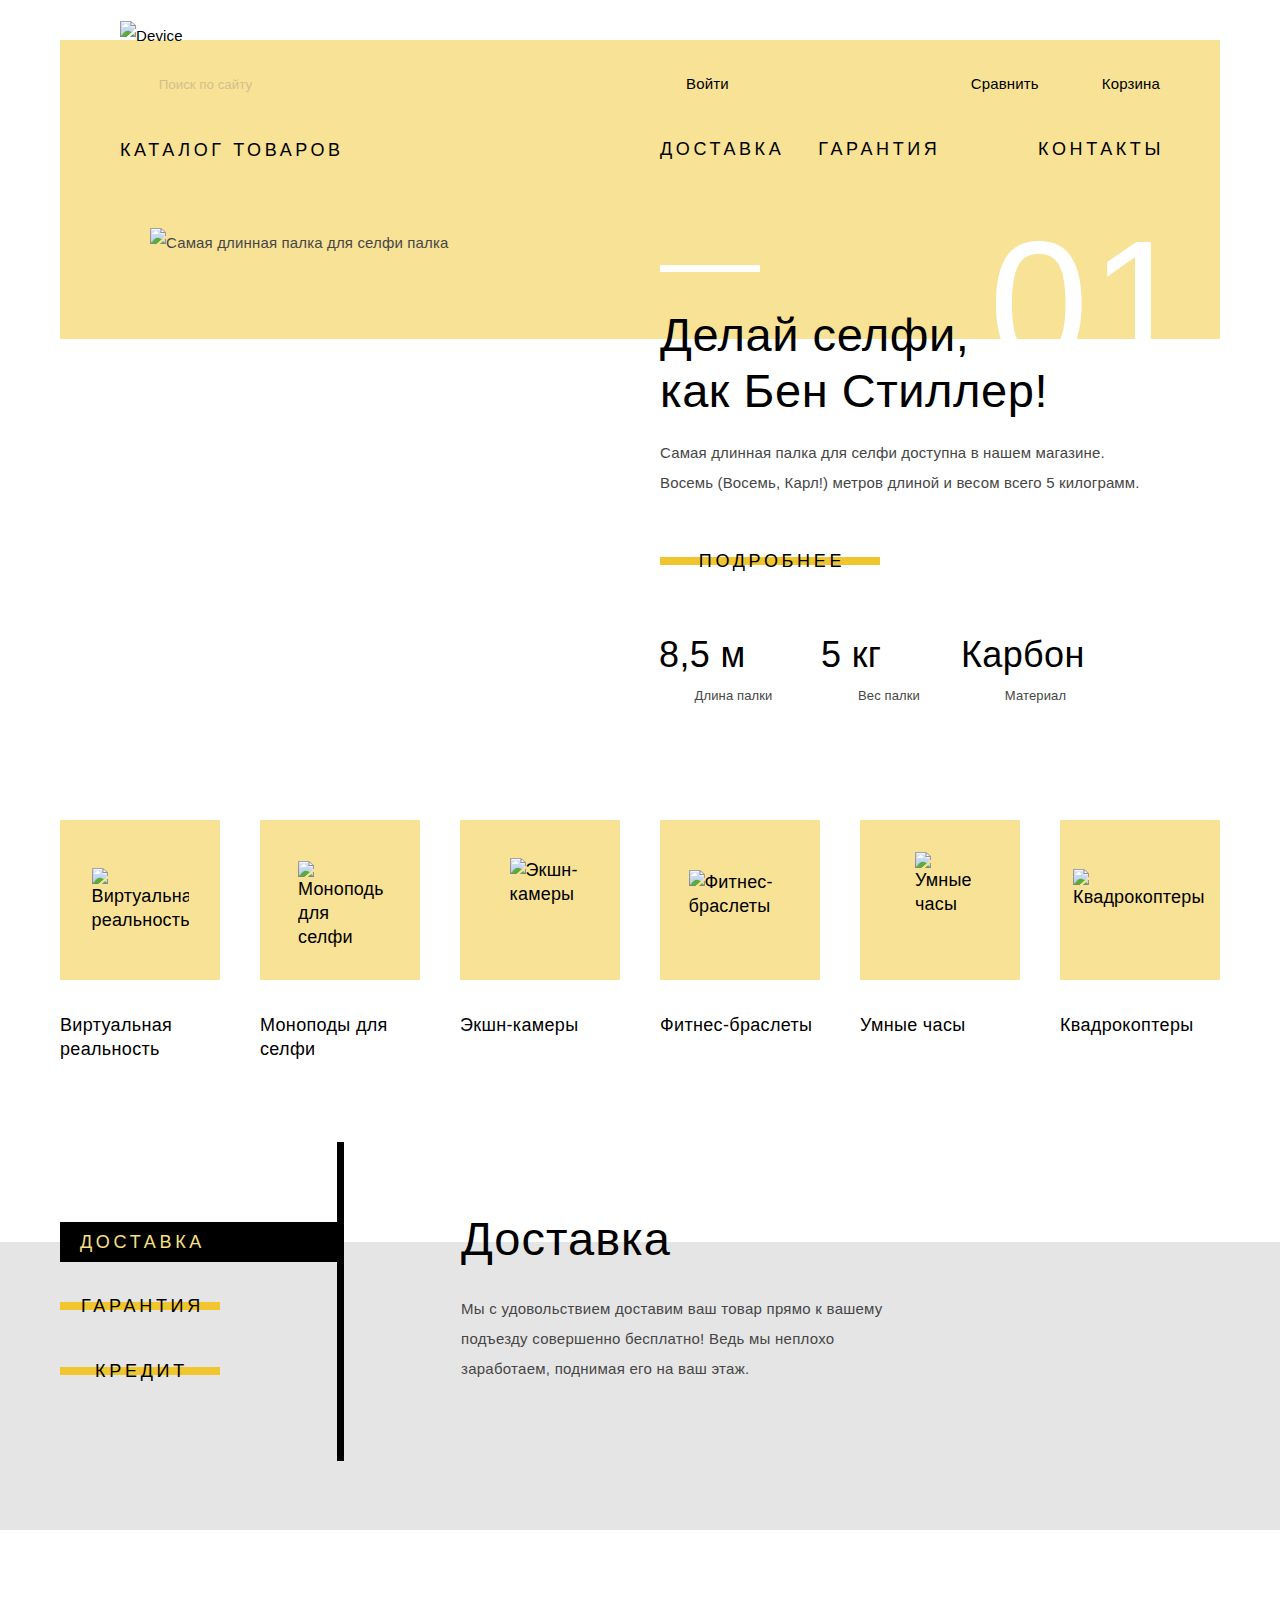
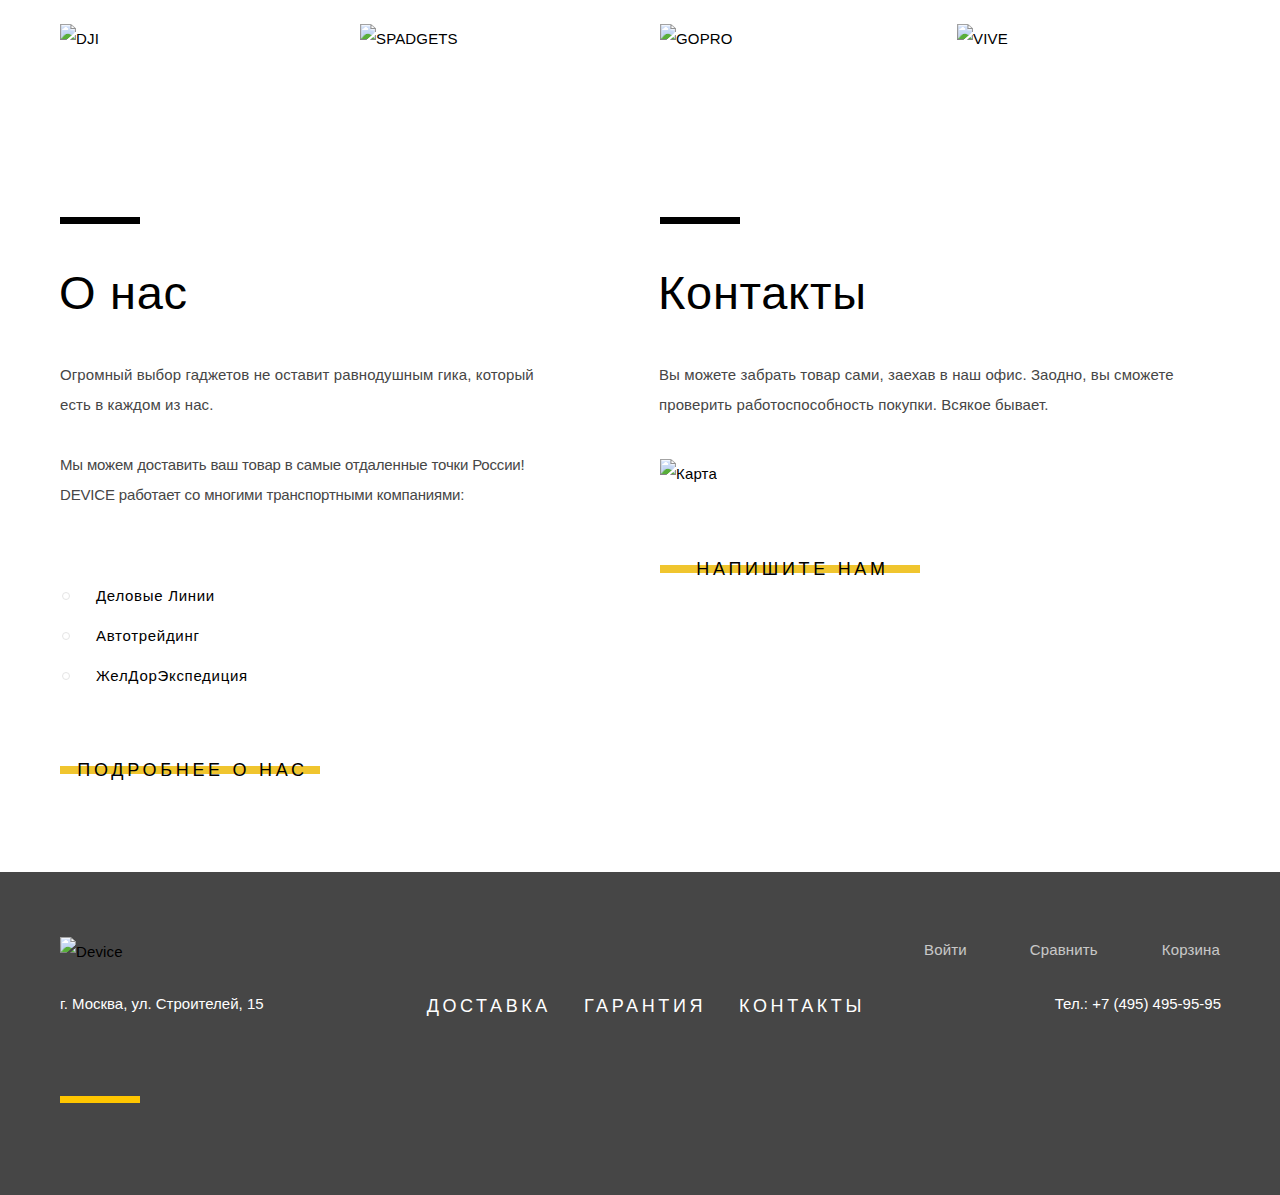
==== commit 2953dbd0: "Начал исправлять ошибки по критериям" ====
--- a/index.html
+++ b/index.html
@@ -13,13 +13,13 @@
   <a class="header-logo" href="#">
     <img src="img/logo.png" alt="Device" height="35" width="163">
   </a>
-  <span class="search">
-          <form class="search-form" action="https://echo.htmlacademy.ru/" method="get">
-            <label class="search-icon" for="search"></label>
-            <input type="search" name="Поиск по сайту" placeholder=" Поиск по сайту" id="search">
-            <button class="search-button" type="submit">Найти</button>
-          </form>
-      </span>
+  <div class="search">
+    <form class="search-form" action="https://echo.htmlacademy.ru/" method="get">
+      <label class="search-icon" for="search"></label>
+      <input type="search" name="Поиск по сайту" placeholder=" Поиск по сайту" id="search">
+      <button class="search-button" type="submit">Найти</button>
+    </form>
+  </div>
   <ul class="header-upper-menu no-list">
     <li class="user"><a class="login-link" href="#">Войти</a></li>
     <li class="compare"><a href="#">Сравнить</a></li>
@@ -28,22 +28,26 @@
   <nav>
     <ul class="header-catalog-menu no-list">
       <li>
-        <a class="catalog-menu-catalog" href="catalog.html">Каталог товаров</a>
+        <a class="catalog-menu-catalog" href="#">Каталог товаров</a>
         <ul class="catalog-menu-2 no-list">
-          <ul class="no-list">
-            <li><a href="#">Виртуальная реальность</a></li>
-            <li><a href="#">Моноподы для селфи</a></li>
-            <li><a href="#">Экшн-камеры</a></li>
-            <!-- Ка -->
-          </ul>
-          <ul class="no-list">
-            <li><a href="#">Фитнес-браслеты</a></li>
-            <li><a href="#">Умные часы</a></li>
-          </ul>
-          <ul class="no-list">
-            <li><a href="#">Квадрокоптеры</a></li>
-          </ul>
-
+          <li>
+            <ul class="no-list">
+              <li><a href="#">Виртуальная реальность</a></li>
+              <li><a href="catalog.html">Моноподы для селфи</a></li>
+              <li><a href="#">Экшн-камеры</a></li>
+            </ul>
+          </li>
+          <li>
+            <ul class="no-list">
+              <li><a href="#">Фитнес-браслеты</a></li>
+              <li><a href="#">Умные часы</a></li>
+            </ul>
+          </li>
+          <li>
+            <ul class="no-list">
+              <li><a href="#">Квадрокоптеры</a></li>
+            </ul>
+          </li>
         </ul>
       </li>
     </ul>
@@ -61,17 +65,17 @@
     <input type="radio" id="slide-2" name="slide">
     <input type="radio" id="slide-3" name="slide">
     <ul class="offers-list no-list">
-      <div class="offer-radio">
+      <li class="offer-radio">
         <label for="slide-1" aria-label="Переключись на селфи"></label>
         <!-- почемуто односторонняя связь при изменении input label меняется, но наоборот при нажатии на label на input не действует -->
         <label for="slide-2" aria-label="Переключись на фитнес-браслеты"></label>
         <label for="slide-3" aria-label="Переключись на квадрокоптеры"></label>
-      </div>
+      </li>
       <li class="offer slide-1">
         <img class="img-slide-1" src="img/slider-1.png" alt="Самая длинная палка для селфи палка" width="384" height="486">
         <div>
           <span class="slogan">Делай селфи,             как Бен Стиллер!</span>
-          <p class="description">Самая длинная палка для селфи доступна в нашем магазине.     Восемь (Восемь, Карл!) метров длиной и весом всего 5 килограмм.</p>
+          <p class="description">Самая длинная палка для селфи доступна в нашем магазине. Восемь (Восемь, Карл!) метров длиной и весом всего 5 килограмм.</p>
           <a class="button button-offers"><span>Подробнее</span></a>
           <table class="offer-table">
             <tr>
@@ -134,9 +138,9 @@
         </a>
       </li>
       <li>
-        <a href="#">
+        <a href="catalog.html">
           <span class="lcatalog-selfi"><img class="landing-catalog-selfi" src="img/svg/popular-2.svg" alt="Моноподы для селфи" width="86" height="117"></span>
-          <p>Моноподы            для селфи</p>
+          <p>Моноподы для селфи</p>
         </a>
       </li>
       <li>
@@ -175,13 +179,13 @@
       <div class="services-left-column">
         <ul class="no-list">
           <li>
-            <label class="button button-services" for="delivery">Доставка</label>
-          </li>
-          <li>
-            <label class="button button-services" for="warranty">Гарантия</label>
-          </li>
-          <li>
-            <label class="button button-services" for="credit">Кредит</label>
+            <label class="button button-services" for="delivery"><span>Доставка</span></label>
+          </li>
+          <li>
+            <label class="button button-services button-services-waranty" for="warranty"><span>Гарантия</span></label>
+          </li>
+          <li>
+            <label class="button button-services button-services-credit" for="credit"><span>Кредит</span></label>
           </li>
         </ul>
       </div>
@@ -203,18 +207,38 @@
   <section class="logotypes">
     <h2 class="visually-hidden">Логотипы</h2>
     <ul class="logotypes-list no-list">
-      <li><a href="#" class="logo-1"></a></li>
-      <li><a href="#" class="logo-2"></a></li>
-      <li><a href="#" class="logo-3"></a></li>
-      <li><a href="#" class="logo-4"></a></li>
+      <li>
+        <a href="#" class="logo-1">
+          <img class="pic-gray" src="img/logo-1.png" alt="DJI" width="260" height="100">
+          <img class="pic-color" src="img/logo-1-1.png" alt="DJI" width="260" height="100">
+        </a>
+      </li>
+      <li>
+        <a href="#" class="logo-2">
+          <img class="pic-gray" src="img/logo-2.png" alt="SPADGETS" width="260" height="100">
+          <img class="pic-color" src="img/logo-2-1.png" alt="SPADGETS" width="260" height="100">
+        </a>
+      </li>
+      <li>
+        <a href="#" class="logo-3">
+          <img class="pic-gray" src="img/logo-3.png" alt="GOPRO" width="260" height="100">
+          <img class="pic-color" src="img/logo-3-1.png" alt="GOPRO" width="260" height="100">
+        </a>
+      </li>
+      <li>
+        <a href="#" class="logo-4">
+          <img class="pic-gray" src="img/logo-1.png" alt="VIVE" width="260" height="100">
+          <img class="pic-color" src="img/logo-4-1.png" alt="VIVE" width="260" height="100">
+        </a>
+      </li>
     </ul>
   </section>
 
   <div class="container-bottom">
     <section class="about-us">
       <h2>О нас</h2>
-      <p class="zero-letter-spacing">Огромный выбор гаджетов не оставит равнодушным гика,      который есть в каждом из нас.</p>
-      <p class="zero-letter-spacing">Мы можем доставить ваш товар в самые отдаленные точки         России! DEVICE работает со многими транспортными компаниями:</p>
+      <p class="zero-letter-spacing">Огромный выбор гаджетов не оставит равнодушным гика, который есть в каждом из нас.</p>
+      <p class="zero-letter-spacing">Мы можем доставить ваш товар в самые отдаленные точки России! DEVICE работает со многими транспортными компаниями:</p>
       <ul class="no-list zero-letter-spacing about-us-list">
         <li>Деловые Линии</li>
         <li>Автотрейдинг</li>
@@ -230,8 +254,9 @@
       <a href="#" class="button button-contacts"><span>Напишите нам</span></a>
     </section>
     <section class="modal big-map">
-      <iframe src="https://www.google.com/maps/embed?pb=!1m18!1m12!1m3!1d8996.928859124037!2d37.52492949702774!3d55.68495041852159!2m3!1f0!2f0!3f0!3m2!1i1024!2i768!4f13.1!3m3!1m2!1s0x46b54cf65f5c8955%3A0x694710ccd55501e!2z0YPQuy4g0KHRgtGA0L7QuNGC0LXQu9C10LksIDE1LCDQnNC-0YHQutCy0LAsIDExOTMxMQ!5e0!3m2!1sru!2sru!4v1560780520585!5m2!1sru!2sru" width="960" height="559" frameborder="0" style="border:0" allowfullscreen></iframe>
-      <span class="modal-close" aria-label="Закрыть"></span>
+      <h2 class="visually-hidden">Наш магазин расположен по адресу г.Москва ул. Строителей д.15</h2>
+      <iframe src="https://www.google.com/maps/embed?pb=!1m18!1m12!1m3!1d8996.928859124037!2d37.52492949702774!3d55.68495041852159!2m3!1f0!2f0!3f0!3m2!1i1024!2i768!4f13.1!3m3!1m2!1s0x46b54cf65f5c8955%3A0x694710ccd55501e!2z0YPQuy4g0KHRgtGA0L7QuNGC0LXQu9C10LksIDE1LCDQnNC-0YHQutCy0LAsIDExOTMxMQ!5e0!3m2!1sru!2sru!4v1560780520585!5m2!1sru!2sru" width="960" height="559" style="border:0" allowfullscreen></iframe>
+      <a class="modal-close" aria-label="Закрыть"></a>
     </section>
   </div>
 
@@ -266,7 +291,7 @@
         <a href="#" class="social-instagram" aria-label="Instagram"></a>
       </li>
       <li>
-        <a href="#" class="social-twitter" arial-label="Twitter"></a>
+        <a href="#" class="social-twitter" aria-label="Twitter"></a>
       </li>
     </ul>
     <a href="https://htmlacademy.ru/" class="HTML-Academy" aria-label="HTML-Academy"></a>
@@ -274,6 +299,7 @@
 </footer>
 
 <section class="modal write-us">
+  <h2 class="visually-hidden">Напишите нам</h2>
   <form action="https://echo.htmlacademy.ru/" method="get">
     <div class="write-us-name">
       <label for="name">Ваше имя:</label>
@@ -292,50 +318,7 @@
     <a class="modal-close close-write-us" aria-label="Закрыть"></a>
   </form>
 </section>
-
-<script>
-  var link = document.querySelector(".button-contacts");
-  var popup = document.querySelector(".write-us");
-  var close = document.querySelector(".close-write-us");
-  var login = popup.querySelector(".write-us-name input");
-  var form = popup.querySelector(".write-us form");
-  var email = popup.querySelector(".write-us-email input");
-  var textarea = popup.querySelector(".write-us-textarea textarea");
-  var miniMap = document.querySelector(".contacts-map img");
-  var bigMap = document.querySelector(".big-map");
-  var closeMap = bigMap.querySelector(".modal-close");
-
-  miniMap.addEventListener("click", function (evt) {
-    evt.preventDefault();
-    bigMap.classList.add("display-block");
-    console.log("карта работает!");
-  });
-  closeMap.addEventListener("click", function (evt) {
-    evt.preventDefault();
-    bigMap.classList.remove("display-block");
-  });
-
-  link.addEventListener("click", function(evt) {
-    evt.preventDefault();
-    popup.classList.add("display-block");
-    login.focus();
-  });
-
-  close.addEventListener("click", function(evt) {
-    evt.preventDefault();
-    popup.classList.remove("display-block");
-  });
-
-  form.addEventListener("submit", function(evt) {
-    if (!login.value || !textarea.value || !email.value) {
-      evt.preventDefault();
-      console.log("Заполните данный формы, пожалуйста!");
-      console.log(login.value);
-      console.log(email.value);
-      console.log(textarea.value);
-    }
-
-  });
-</script>
+<script src="js/script.js"></script>
 </body>
+
 </html>
--- a/css/style.css
+++ b/css/style.css
@@ -39,7 +39,7 @@
 body {
   margin: 0;
   padding: 0;
-
+  min-width: 1200px;
   font-family: "Open Sans", Arial, sans-serif;
   font-size: 15px;
   line-height: 30px;
@@ -149,16 +149,28 @@
   width: 220px;
 }
 .button-offers span {
-  margin-left: 3px;
+  margin-left: 4px;
 }
 .button-services {
   width: 160px;
   margin-bottom: 24px;
   transition: all 0.3s;
 }
+.button-services-waranty {
+  margin-bottom: 25px;
+}
+.button-services span  {
+  margin-left: 5px;
+}
+.button-services-credit span {
+  margin-left: 3px;
+}
+.button-services,
+.button-services:focus,
 .button-services:active {
   color: #f7e184;
 }
+..button-services:focus::before
 .button-services:active::before {
   width: 278px;
   left: 0px;
@@ -170,12 +182,24 @@
 .button-contacts {
   width: 260px;
 }
+.button-about-us span {
+  margin-left: 5px;
+}
+.button-contacts span{
+  margin-left: 7px;
+}
+.button-contacts:before {
+  left: 1px;
+}
 .button-carts {
   width: 200px;
 }
 .button-filter {
   width: 200px;
   margin-left: 12px;
+}
+.button-filter span {
+  margin-left: 5px;
 }
 /* Хеадер  */
 .header {
@@ -233,7 +257,7 @@
   margin-left: 126px;
   border: 2px solid #000000;
 
-  font-family: "Open Sans";
+  font-family: "Open Sans", Arial;
   font-size: 15px;
   font-weight: 300;
   line-height: 30px;
@@ -346,7 +370,7 @@
 }
 .catalog-menu-catalog,
 .header-lower-menu a {
-  font-family: "Gilroy", sans-serif;
+  font-family: "Gilroy", Arial, sans-serif;
   font-size: 18px;
   font-weight: 400;
   line-height: 24px;
@@ -389,7 +413,7 @@
 } */
 .catalog-menu-2 {
   position: absolute;
-  top: 50px;
+  top: 45px;
   left: -60px;
   justify-content: flex-start;
   width: 1160px;
@@ -510,7 +534,7 @@
   width: 166px;
   height: 131px;
   color: #ffffff;
-  font-family: "Gilroy";
+  font-family: "Gilroy", Arial;
   font-size: 179px;
   font-weight: 400;
   line-height: 179.2px;
@@ -595,7 +619,7 @@
 .offer-table td {
   width: 130px;
   color: #000000;
-  font-family: "Gilroy", sans-serif;
+  font-family: "Gilroy", Arial, sans-serif;
   font-size: 36px;
   font-weight: 300;
   line-height: 48px;
@@ -609,7 +633,7 @@
   padding-top: 4px;
   padding-left: 3px;
   width: 130px;
-  font-family: "Open Sans", sans-serif;
+  font-family: "Open Sans", Arial, sans-serif;
   font-size: 13px;
   font-weight: 300;
   line-height: 20px;
@@ -619,7 +643,7 @@
   padding-left: 12px;
 }
 .slogan {
-  font-family: "Gilroy", sans-serif;
+  font-family: "Gilroy", Arial, sans-serif;
   color: #000000;
   font-size: 47px;
   font-weight: 400;
@@ -627,7 +651,7 @@
   letter-spacing: 0.55px;
 }
 .button {
-  font-family: "Gilroy", sans-serif;
+  font-family: "Gilroy", Arial, sans-serif;
   color: #000000;
   font-size: 18px;
   font-weight: 400;
@@ -694,7 +718,7 @@
 
 
 
-  font-family: "Gilroy", sans-serif;
+  font-family: "Gilroy", Arial, sans-serif;
   font-size: 18px;
   font-weight: 400;
   line-height: 24px;
@@ -736,7 +760,7 @@
 }
 .services-wrap {
   display: flex;
-  padding-bottom: 116px;
+  padding-bottom: 115px;
 }
 .services input {
   display: none;
@@ -751,7 +775,7 @@
 .about-us h2,
 .contacts h2 {
   color: #000000;
-  font-family: "Gilroy", sans-serif;
+  font-family: "Gilroy", Arial, sans-serif;
   font-size: 47px;
   font-weight: 400;
   line-height: 48px;
@@ -864,6 +888,7 @@
 }
 .logotypes a {
   display: block;
+  position: relative;
   width: 260px;
   height: 100px;
 }
@@ -871,6 +896,30 @@
 .logotypes a:focus {
   opacity: 1;
 }
+.logotypes-list img {
+  position: absolute;
+  top: 0px
+}
+.pic-gray {
+  opacity: 1;
+}
+.pic-color {
+  opacity: 0;
+}
+.pic-gray:hover {
+  opacity: 0;
+}
+.pic-color:hover {
+  opacity: 1;
+}
+
+
+
+/*
+
+
+
+
 .logotypes .logo-1 {
   background-image: url("../img/logo-1.png");
 }
@@ -931,7 +980,7 @@
   left: 1px;
 }
 .about-us p {
-  font-family: "Open Sans", sans-serif;
+  font-family: "Open Sans", Arial, sans-serif;
   font-weight: 300;
   margin-bottom: 30px;
   white-space: pre-wrap;
@@ -949,10 +998,10 @@
   position: relative;
   margin-left: 35px;
   color: #000000;
-  font-family: "Gilroy", sans-serif;
+  font-family: "Gilroy", Arial, sans-serif;
   font-weight: 400;
   margin-bottom: 10px;
-  letter-spacing: 0.6px;
+  letter-spacing: 0.7px;
 }
 .about-us-list li::before {
   position: absolute;
@@ -1066,7 +1115,7 @@
 .upper-menu-list a {
   opacity: 0.7;
   color: #ffffff;
-  font-family: "Open Sans", sans-serif;
+  font-family: "Open Sans", Arial, sans-serif;
   font-weight: 300;
   line-height: 36px;
 
@@ -1090,7 +1139,7 @@
 }
 .lower-menu-list a {
   color: #ffffff;
-  font-family: "Gilroy", sans-serif;;
+  font-family: "Gilroy", Arial, sans-serif;;
   font-size: 18px;
   font-weight: 400;
   line-height: 24px;
@@ -1111,7 +1160,7 @@
 }
 .tel {
   color: #ffffff;
-  font-family: "Open Sans", sans-serif;
+  font-family: "Open Sans", Arial, sans-serif;
   font-weight: 400;
   font-size: 15px;
   margin-right: -1px;
@@ -1175,13 +1224,13 @@
 /* Всплывающее окно "Напишите нам"*/
 .write-us label {
   color: #000000;
-  font-family: "Gilroy", sans-serif;
+  font-family: "Gilroy", Arial, sans-serif;
   font-size: 18px;
   font-weight: 400;
   line-height: 24px;
 }
 .write-us input {
-  font-family: "Open Sans", sans-serif;
+  font-family: "Open Sans", Arial, sans-serif;
   font-size: 14px;
   font-weight: 400;
   line-height: 18px;
@@ -1189,7 +1238,7 @@
 
 /* Каталог */
 .main-breadcrumbs h1 {
-  font-family: "Gilroy", sans-serif;
+  font-family: "Gilroy", Arial, sans-serif;
   font-size: 47px;
   font-weight: 400;
   line-height: 48px;
@@ -1233,7 +1282,7 @@
 }
 .breadcrumbs a {
   color: #000000;
-  font-family: "Open Sans", sans-serif;
+  font-family: "Open Sans", Arial, sans-serif;
   font-weight: 300;
   font-size: 14px;
   line-height: 24px;
@@ -1270,7 +1319,7 @@
   align-items: center;
 }
 .horizontal-filter span {
-  font-family: "Gilroy", sans-serif;
+  font-family: "Gilroy", Arial, sans-serif;
   font-size: 16px;
   font-weight: 400;
   line-height: 24px;
@@ -1334,7 +1383,7 @@
 .horizontal-filter a {
   opacity: 0.3;
   color: #000000;
-  font-family: "Open Sans", sans-serif;
+  font-family: "Open Sans", Arial, sans-serif;
   font-weight: 400;
   font-size: 14px;
   font-weight: 400;
@@ -1411,7 +1460,7 @@
   height: 10px;
   opacity: 0.2;
   color: #000000;
-  font-family: Gilroy;
+  font-family: Gilroy, Arial;
   font-size: 14px;
   font-weight: 300;
   line-height: 24px;
@@ -1455,7 +1504,7 @@
 
 .vertical-filter legend {
   color: #000000;
-  font-family: "Gilroy", sans-serif;
+  font-family: "Gilroy", Arial, sans-serif;
   font-size: 18px;
   font-weight: 400;
   line-height: 24px;
@@ -1480,7 +1529,7 @@
 
 .vertical-filter label {
   color: #000000;
-  font-family: "Open Sans", sans-serif;
+  font-family: "Open Sans", Arial, sans-serif;
   font-weight: 300;
   font-size: 14px;
   line-height: 40px;
@@ -1568,24 +1617,17 @@
   padding-top: 17px;
   padding-left: 13px;
 
-
   border-radius: 50%;
   border: 2px solid rgba(0,0,0,0.5);
 
-
-
-
-
   color: #000000;
-  font-family: "Gilroy - Extra Bold" sans-serif ;
+  font-family: "Gilroy", Arial, sans-serif;
   font-size: 14px;
   font-weight: 800;
   line-height: 24px;
   text-transform: uppercase;
   opacity: 0.2;
   letter-spacing: 0.25px;
-
-
 }
 .item img {
   width: 100%;
@@ -1596,7 +1638,7 @@
   margin-right: 20px;
 
   color: #000000;
-  font-family: "Gilroy", sans-serif;
+  font-family: "Gilroy", Arial, sans-serif;
   font-size: 18px;
   font-weight: 400;
   line-height: 24px;
@@ -1612,7 +1654,7 @@
   margin-left: auto;
 
   color: #464646;
-  font-family: Gilroy, sans-serif;
+  font-family: Gilroy, Arial, sans-serif;
   font-weight: 300;
   font-size: 16px;
   line-height: 24px;
@@ -1669,7 +1711,7 @@
 }
 .back-forward li {
   color: #000000;
-  font-family: "Gilroy", sans-serif;
+  font-family: "Gilroy", Arial, sans-serif;
   font-size: 16px;
   font-weight: 400;
   line-height: 24px;
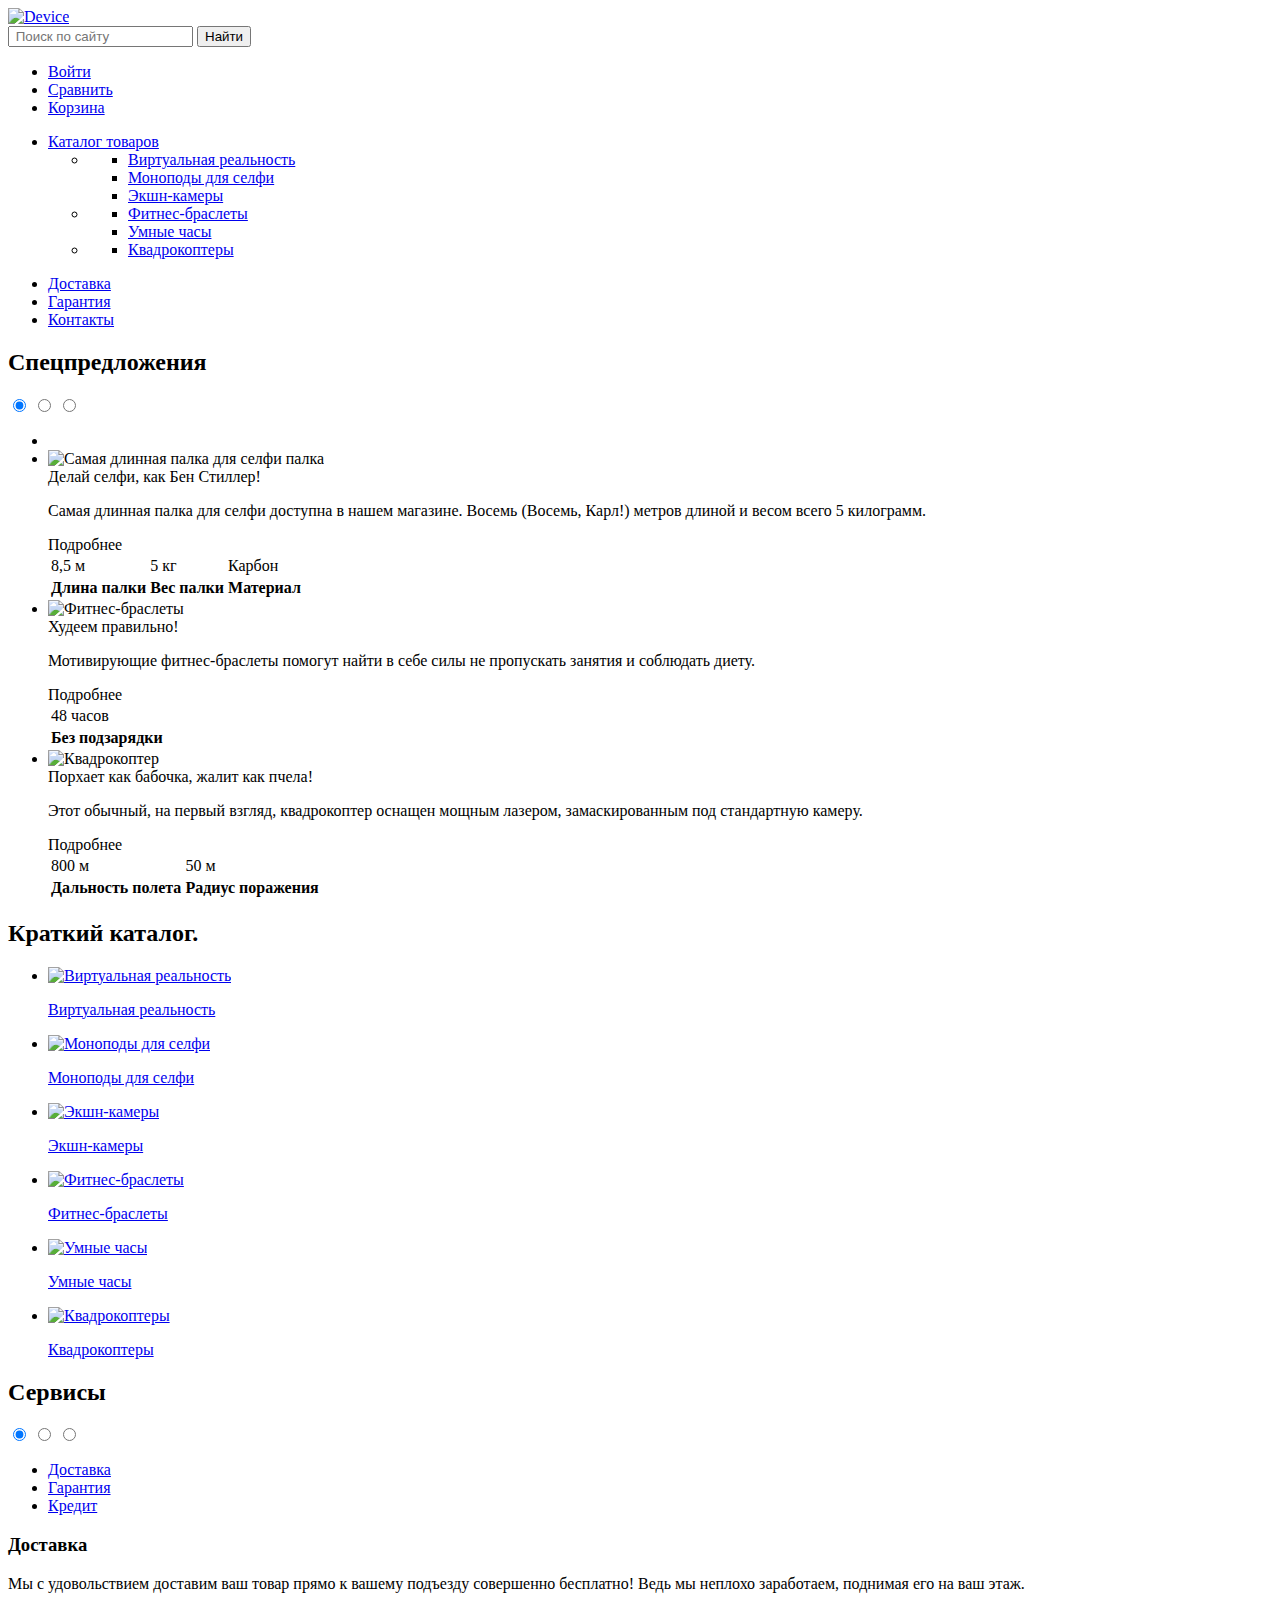
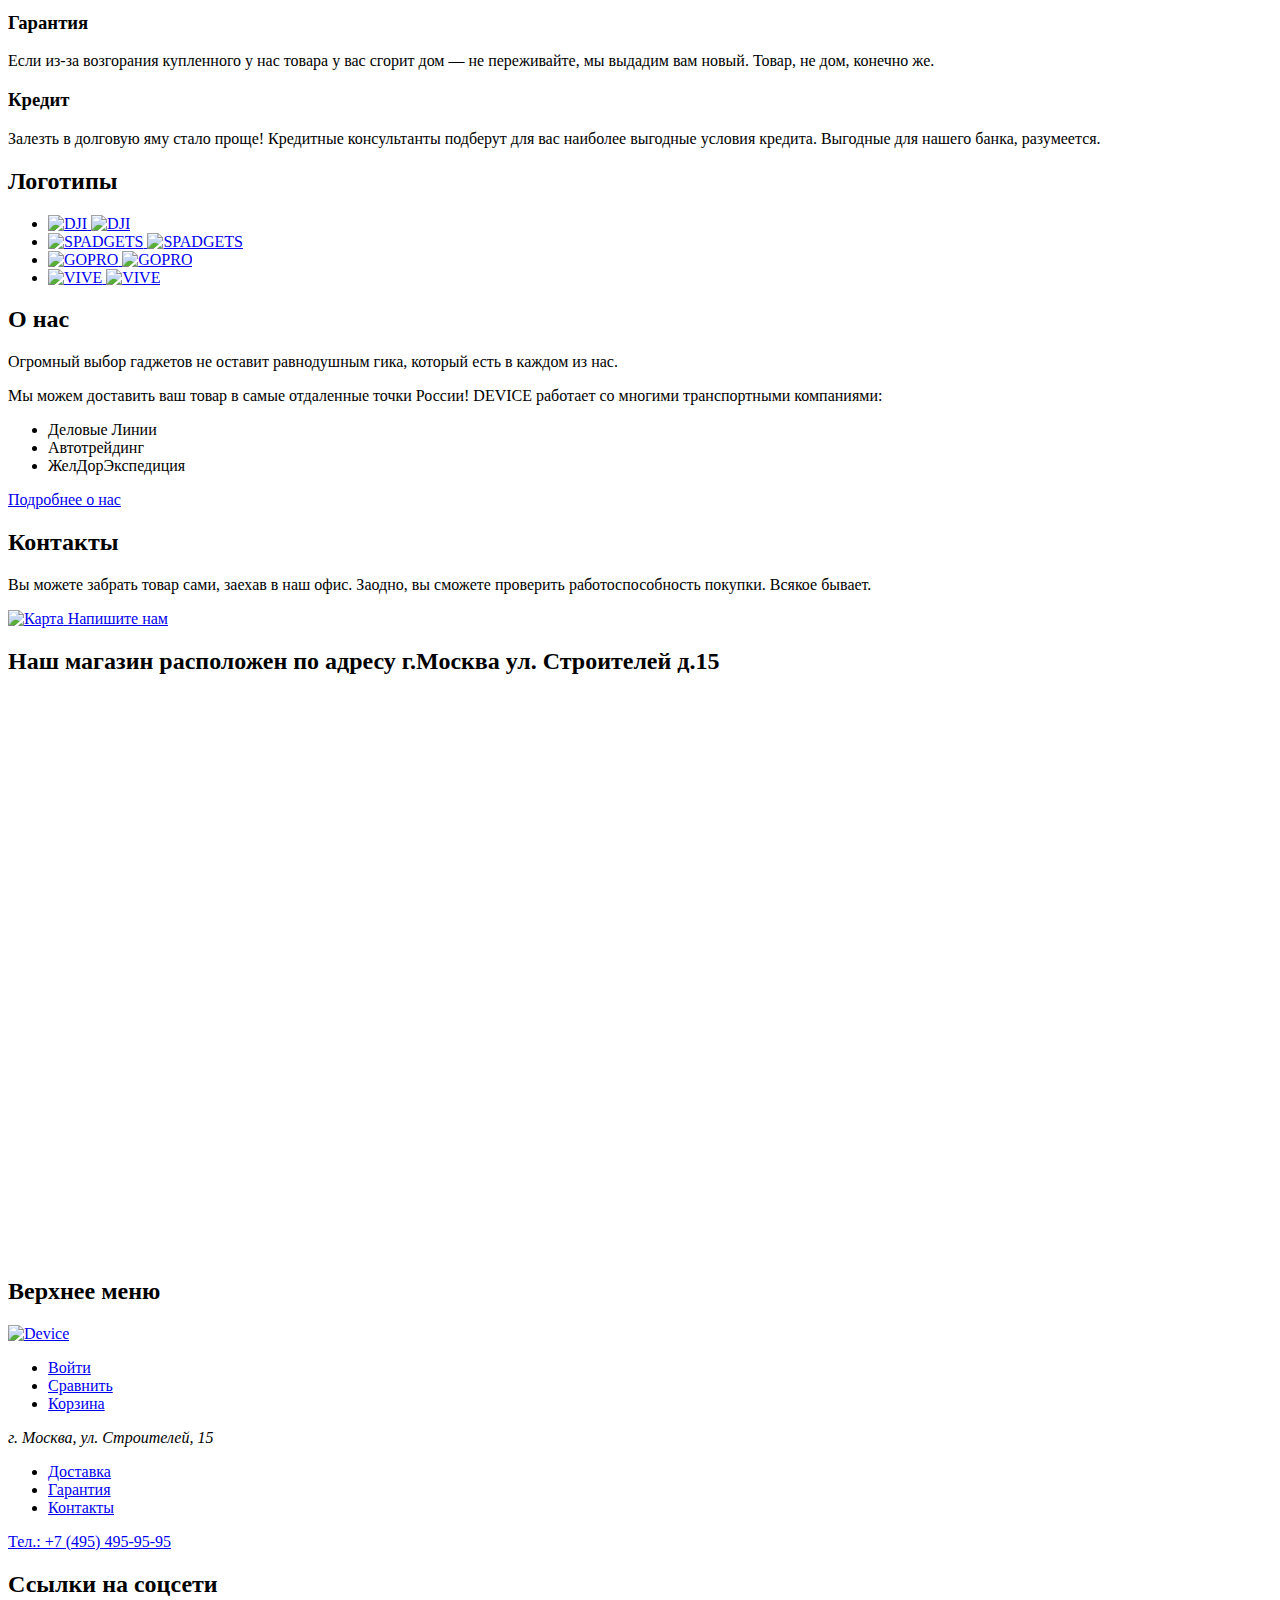
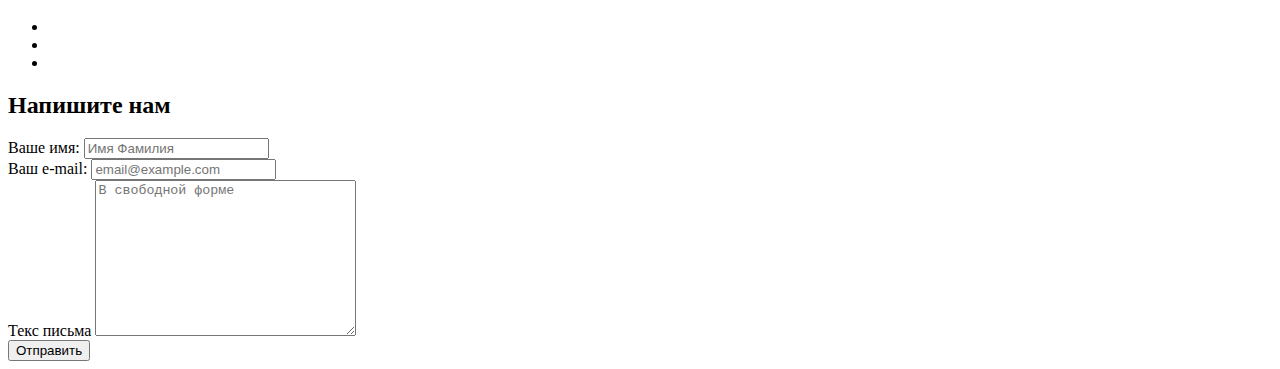
==== commit 5c17ac9a: "Минифицировал JS" ====
--- a/index.html
+++ b/index.html
@@ -5,7 +5,7 @@
   <meta charset="utf-8">
   <title>HTML Academy: Девайс</title>
   <link href="css/normalize.css" rel="stylesheet" type="text/css">
-  <link href="css/style.css" rel="stylesheet" type="text/css">
+  <link href="css/style-mini.css" rel="stylesheet" type="text/css">
 </head>
 
 <body>
@@ -17,13 +17,19 @@
     <form class="search-form" action="https://echo.htmlacademy.ru/" method="get">
       <label class="search-icon" for="search"></label>
       <input type="search" name="Поиск по сайту" placeholder=" Поиск по сайту" id="search">
-      <button class="search-button" type="submit">Найти</button>
+      <button class="search-button" type="submit"><span>Найти</span></button>
     </form>
   </div>
   <ul class="header-upper-menu no-list">
-    <li class="user"><a class="login-link" href="#">Войти</a></li>
-    <li class="compare"><a href="#">Сравнить</a></li>
-    <li class="cart"><a href="#">Корзина</a></li>
+    <li class="user">
+      <a class="login-link" href="#">Войти</a>
+    </li>
+    <li class="compare">
+      <a href="#">Сравнить</a>
+    </li>
+    <li class="cart">
+      <a href="#">Корзина</a>
+    </li>
   </ul>
   <nav>
     <ul class="header-catalog-menu no-list">
@@ -32,15 +38,25 @@
         <ul class="catalog-menu-2 no-list">
           <li>
             <ul class="no-list">
-              <li><a href="#">Виртуальная реальность</a></li>
-              <li><a href="catalog.html">Моноподы для селфи</a></li>
-              <li><a href="#">Экшн-камеры</a></li>
+              <li>
+                <a href="#">Виртуальная реальность</a>
+              </li>
+              <li>
+                <a href="catalog.html">Моноподы для селфи</a>
+              </li>
+              <li>
+                <a href="#">Экшн-камеры</a>
+              </li>
             </ul>
           </li>
           <li>
             <ul class="no-list">
-              <li><a href="#">Фитнес-браслеты</a></li>
-              <li><a href="#">Умные часы</a></li>
+              <li>
+                <a href="#">Фитнес-браслеты</a>
+              </li>
+              <li>
+                <a href="#">Умные часы</a>
+              </li>
             </ul>
           </li>
           <li>
@@ -52,9 +68,15 @@
       </li>
     </ul>
     <ul class="header-lower-menu no-list">
-      <li class="header-delivery"><a href="#">Доставка</a></li>
-      <li class="header-varanty"><a href="#">Гарантия</a></li>
-      <li class="header-contacts"><a href="#">Контакты</a></li>
+      <li class="header-delivery">
+        <a href="#">Доставка</a>
+      </li>
+      <li class="header-varanty">
+        <a href="#">Гарантия</a>
+      </li>
+      <li class="header-contacts">
+        <a href="#">Контакты</a>
+      </li>
     </ul>
   </nav>
 </header>
@@ -66,10 +88,9 @@
     <input type="radio" id="slide-3" name="slide">
     <ul class="offers-list no-list">
       <li class="offer-radio">
-        <label for="slide-1" aria-label="Переключись на селфи"></label>
-        <!-- почемуто односторонняя связь при изменении input label меняется, но наоборот при нажатии на label на input не действует -->
-        <label for="slide-2" aria-label="Переключись на фитнес-браслеты"></label>
-        <label for="slide-3" aria-label="Переключись на квадрокоптеры"></label>
+        <label class="offer-radio-slide-1" for="slide-1" aria-label="Переключись на селфи"></label>
+        <label class="offer-radio-slide-2" for="slide-2" aria-label="Переключись на фитнес-браслеты"></label>
+        <label class="offer-radio-slide-3" for="slide-3" aria-label="Переключись на квадрокоптеры"></label>
       </li>
       <li class="offer slide-1">
         <img class="img-slide-1" src="img/slider-1.png" alt="Самая длинная палка для селфи палка" width="384" height="486">
@@ -112,7 +133,9 @@
         <div>
           <span class="slogan">Порхает как бабочка, жалит как пчела!</span>
           <p class="description">Этот обычный, на первый взгляд, квадрокоптер оснащен мощным лазером, замаскированным под стандартную камеру.</p>
-          <a class="button button-offers"><span>Подробнее</span></a>
+          <a class="button button-offers">
+            <span>Подробнее</span>
+          </a>
           <table class="offer-table">
             <tr>
               <td>800 м</td>
@@ -132,38 +155,50 @@
     <h2 class="visually-hidden">Краткий каталог.</h2>
     <ul class="landing-catalog-list no-list">
       <li>
-        <a href="#">
-          <span class="lcatalog-vr"><img src="img/svg/popular-1.svg" alt="Виртуальная реальность" width="97" height="55"></span>
+        <a class="landing-catalog-a" href="#">
+                        <span class="lcatalog-vr">
+            <img src="img/svg/popular-1.svg" alt="Виртуальная реальность" width="97" height="55">
+          </span>
           <p>Виртуальная реальность</p>
         </a>
       </li>
       <li>
-        <a href="catalog.html">
-          <span class="lcatalog-selfi"><img class="landing-catalog-selfi" src="img/svg/popular-2.svg" alt="Моноподы для селфи" width="86" height="117"></span>
+        <a class="landing-catalog-a" href="catalog.html">
+                        <span class="lcatalog-selfi">
+            <img class="landing-catalog-selfi" src="img/svg/popular-2.svg" alt="Моноподы для селфи" width="86" height="117">
+          </span>
           <p>Моноподы для селфи</p>
         </a>
       </li>
       <li>
-        <a href="#">
-          <span class="lcatalog-action-camera"><img src="img/svg/popular-3.svg" alt="Экшн-камеры" width="71" height="87"></span>
+        <a class="landing-catalog-a" href="#">
+                        <span class="lcatalog-action-camera">
+            <img src="img/svg/popular-3.svg" alt="Экшн-камеры" width="71" height="87">
+          </span>
           <p class="landing-catalog-p">Экшн-камеры</p>
         </a>
       </li>
       <li>
-        <a href="#">
-          <span class="lcatalog-fitness-brace"><img src="img/svg/popular-4.svg" alt="Фитнес-браслеты" width="107" height="65"></span>
+        <a class="landing-catalog-a" href="#">
+                        <span class="lcatalog-fitness-brace">
+            <img src="img/svg/popular-4.svg" alt="Фитнес-браслеты" width="107" height="65">
+          </span>
           <p class="landing-catalog-p">Фитнес-браслеты</p>
         </a>
       </li>
       <li>
-        <a href="#">
-          <span class="lcatalog-smart-watch"><img src="img/svg/popular-5.svg" alt="Умные часы" width="56" height="98"></span>
+        <a class="landing-catalog-a" href="#">
+                        <span class="lcatalog-smart-watch">
+            <img src="img/svg/popular-5.svg" alt="Умные часы" width="56" height="98">
+          </span>
           <p class="landing-catalog-p">Умные часы</p>
         </a>
       </li>
       <li>
-        <a href="#">
-          <span class="lcatalog-quadro-copter"><img src="img/svg/popular-6.svg" alt="Квадрокоптеры" width="132" height="69"></span>
+        <a class="landing-catalog-a" href="#">
+                        <span class="lcatalog-quadro-copter">
+            <img src="img/svg/popular-6.svg" alt="Квадрокоптеры" width="132" height="69">
+          </span>
           <p class="landing-catalog-p">Квадрокоптеры</p>
         </a>
       </li>
@@ -179,13 +214,26 @@
       <div class="services-left-column">
         <ul class="no-list">
           <li>
-            <label class="button button-services" for="delivery"><span>Доставка</span></label>
-          </li>
-          <li>
-            <label class="button button-services button-services-waranty" for="warranty"><span>Гарантия</span></label>
-          </li>
-          <li>
-            <label class="button button-services button-services-credit" for="credit"><span>Кредит</span></label>
+            <a href="#">
+              <label class="button button-services" for="delivery">
+                <span>Доставка</span>
+              </label>
+            </a>
+          </li>
+          <li>
+            <a href="#">
+              <label class="button button-services button-services-waranty" for="warranty">
+                <span>Гарантия</span>
+              </label>
+            </a>
+          </li>
+          <li>
+            <a href="#">
+              <label class="button button-services button-services-credit" for="credit">
+                <span>Кредит</span>
+              </label>
+            </a>
+
           </li>
         </ul>
       </div>
@@ -208,26 +256,26 @@
     <h2 class="visually-hidden">Логотипы</h2>
     <ul class="logotypes-list no-list">
       <li>
-        <a href="#" class="logo-1">
+        <a href="#" class="logo-1" aria-label="Ссылка-лого на производителя DJI">
           <img class="pic-gray" src="img/logo-1.png" alt="DJI" width="260" height="100">
           <img class="pic-color" src="img/logo-1-1.png" alt="DJI" width="260" height="100">
         </a>
       </li>
       <li>
-        <a href="#" class="logo-2">
-          <img class="pic-gray" src="img/logo-2.png" alt="SPADGETS" width="260" height="100">
+        <a href="#" class="logo-2" aria-label="Ссылка-лого на производителя SPADGETS">
+          <img class="pic-gray" src="img/logo-2.png" alt=" SPADGETS" width="260" height="100">
           <img class="pic-color" src="img/logo-2-1.png" alt="SPADGETS" width="260" height="100">
         </a>
       </li>
       <li>
-        <a href="#" class="logo-3">
+        <a href="#" class="logo-3" aria-label="Ссылка-лого на производителя GOPRO">
           <img class="pic-gray" src="img/logo-3.png" alt="GOPRO" width="260" height="100">
           <img class="pic-color" src="img/logo-3-1.png" alt="GOPRO" width="260" height="100">
         </a>
       </li>
       <li>
-        <a href="#" class="logo-4">
-          <img class="pic-gray" src="img/logo-1.png" alt="VIVE" width="260" height="100">
+        <a href="#" class="logo-4" aria-label="Ссылка-лого на производителя VIVE">
+          <img class="pic-gray" src="img/logo-4.png" alt="VIVE" width="260" height="100">
           <img class="pic-color" src="img/logo-4-1.png" alt="VIVE" width="260" height="100">
         </a>
       </li>
@@ -244,14 +292,20 @@
         <li>Автотрейдинг</li>
         <li>ЖелДорЭкспедиция</li>
       </ul>
-      <a href="#" class="button button-about-us"><span>Подробнее о нас</span></a>
+      <a href="#" class="button button-about-us">
+        <span>Подробнее о нас</span>
+      </a>
     </section>
 
     <section class="contacts">
       <h2>Контакты</h2>
       <p class="zero-letter-spacing">Вы можете забрать товар сами, заехав в наш офис. Заодно, вы сможете проверить работоспособность покупки. Всякое бывает.</p>
-      <a class="contacts-map" href="#"><img src="img/map.jpg" alt="Карта" width="560" height="222"></a>
-      <a href="#" class="button button-contacts"><span>Напишите нам</span></a>
+      <a class="contacts-map" href="#" aria-label="Открыть большую карту. Наш адрес г.Москва ул. Строителей д.15">
+        <img src="img/map.jpg" alt="Карта" width="560" height="222">
+      </a>
+      <a href="#" class="button button-contacts">
+        <span>Напишите нам</span>
+      </a>
     </section>
     <section class="modal big-map">
       <h2 class="visually-hidden">Наш магазин расположен по адресу г.Москва ул. Строителей д.15</h2>
@@ -265,19 +319,33 @@
 <footer class="footer-main">
   <section class="footer-upper-menu">
     <h2 class="visually-hidden">Верхнее меню</h2>
-    <a href="#"><img class="footer-logo" src="img/footer-logo.png" alt="Device" width="163" height="35"></a>
+    <a href="#">
+      <img class="footer-logo" src="img/footer-logo.png" alt="Device" width="163" height="35">
+    </a>
     <ul class="upper-menu-list no-list">
-      <li class="footer-user"><a href="#">Войти</a></li>
-      <li class="footer-compare"><a href="#">Сравнить</a></li>
-      <li class="footer-cart"><a href="#">Корзина</a></li>
+      <li class="footer-user">
+        <a href="#">Войти</a>
+      </li>
+      <li class="footer-compare">
+        <a href="#">Сравнить</a>
+      </li>
+      <li class="footer-cart">
+        <a href="#">Корзина</a>
+      </li>
     </ul>
   </section>
   <nav class="footer-lower-menu">
     <address class="zero-letter-spacing">г. Москва, ул. Строителей, 15</address>
     <ul class="lower-menu-list no-list">
-      <li><a href="#" class="lower-menu-delivery">Доставка</a></li>
-      <li><a href="#" class="lower-menu-varanty">Гарантия</a></li>
-      <li><a href="#" class="lower-menu-contacts">Контакты</a></li>
+      <li>
+        <a href="#" class="lower-menu-delivery">Доставка</a>
+      </li>
+      <li>
+        <a href="#" class="lower-menu-varanty">Гарантия</a>
+      </li>
+      <li>
+        <a href="#" class="lower-menu-contacts">Контакты</a>
+      </li>
     </ul>
     <a href="tel:7-495-495-95-95" class="tel">Тел.: +7 (495) 495-95-95</a>
   </nav>
@@ -294,7 +362,7 @@
         <a href="#" class="social-twitter" aria-label="Twitter"></a>
       </li>
     </ul>
-    <a href="https://htmlacademy.ru/" class="HTML-Academy" aria-label="HTML-Academy"></a>
+    <a href="https://htmlacademy.ru/intensive/htmlcss" class="HTML-Academy" aria-label="HTML-Academy" target="_blank"></a>
   </section>
 </footer>
 
@@ -318,7 +386,7 @@
     <a class="modal-close close-write-us" aria-label="Закрыть"></a>
   </form>
 </section>
-<script src="js/script.js"></script>
+<script src="js/script-mini.js"></script>
 </body>
 
 </html>
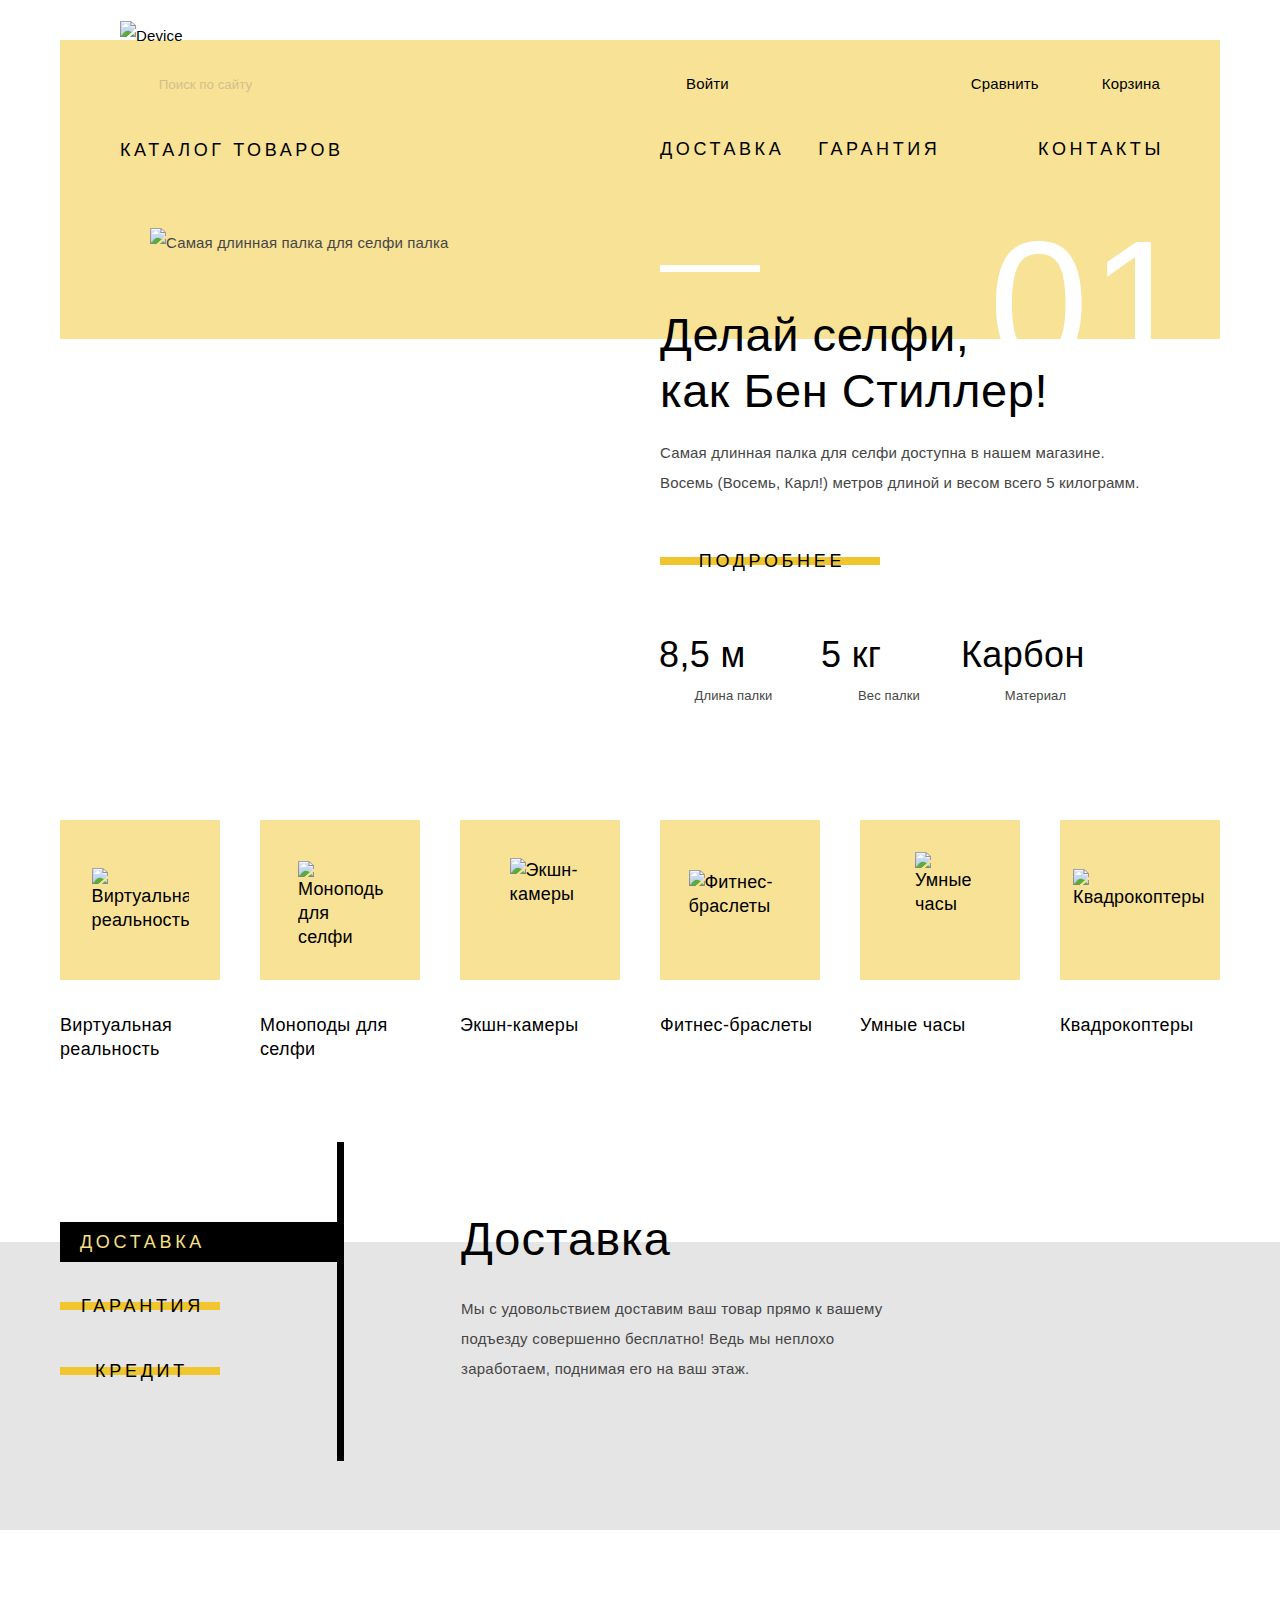
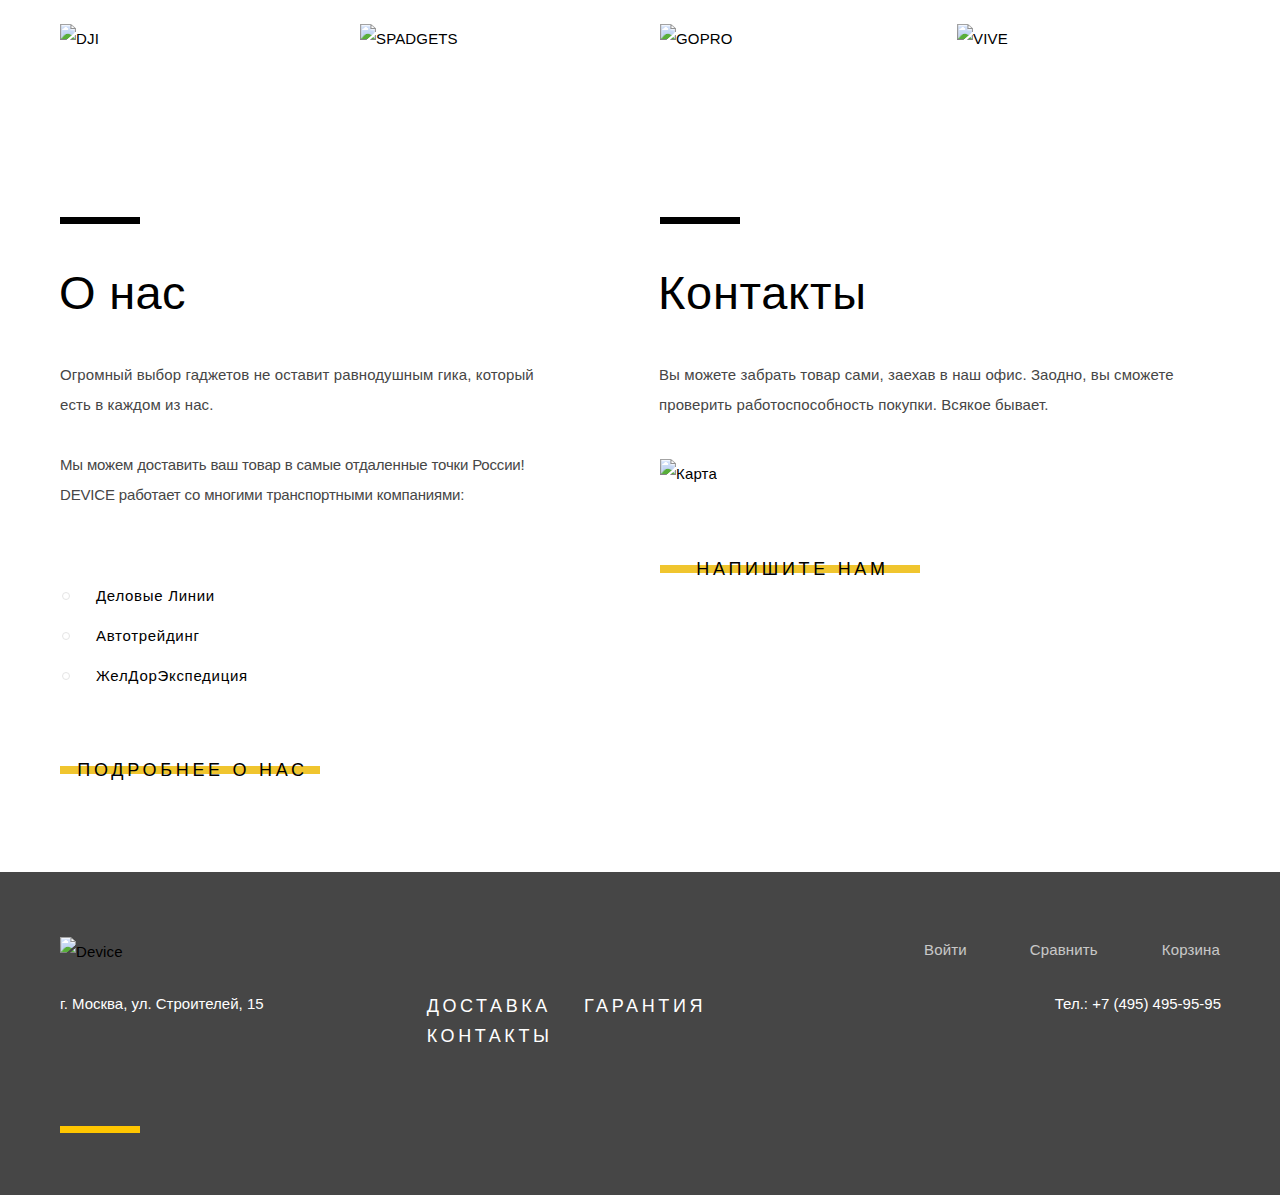
==== commit a6fbea1a: "Прошел валидациию" ====
--- a/index.html
+++ b/index.html
@@ -208,32 +208,25 @@
   <section class="services">
     <div class="container  services-wrap">
       <h2 class="visually-hidden">Сервисы</h2>
-      <input type="radio" id="delivery" name="service" checked>
-      <input type="radio" id="warranty" name="service">
-      <input type="radio" id="credit" name="service">
+      <input class="visually-hidden" type="radio" id="delivery" name="service" checked>
+      <input class="visually-hidden" type="radio" id="warranty" name="service">
+      <input class="visually-hidden" type="radio" id="credit" name="service">
       <div class="services-left-column">
         <ul class="no-list">
           <li>
-            <a href="#">
               <label class="button button-services" for="delivery">
                 <span>Доставка</span>
               </label>
-            </a>
-          </li>
-          <li>
-            <a href="#">
+          </li>
+          <li>
               <label class="button button-services button-services-waranty" for="warranty">
                 <span>Гарантия</span>
               </label>
-            </a>
-          </li>
-          <li>
-            <a href="#">
+          </li>
+          <li>
               <label class="button button-services button-services-credit" for="credit">
                 <span>Кредит</span>
               </label>
-            </a>
-
           </li>
         </ul>
       </div>
--- a/css/style-mini.css
+++ b/css/style-mini.css
@@ -0,0 +1 @@
+@font-face{font-family:"Open Sans";src:url(../fonts/web/opensans.woff2) format("woff2"),url(../fonts/web/opensans.woff) format("woff");font-weight:400;font-style:normal}@font-face{font-family:"Open Sans";src:url(../fonts/web/opensanslight.woff2) format("woff2"),url(../fonts/web/opensanslight.woff) format("woff");font-weight:300;font-style:normal}@font-face{font-family:"Gilroy";src:url(../fonts/web/gilroyextrabold.woff2) format("woff2"),url(../fonts/web/gilroyextrabold.woff) format("woff");font-weight:400;font-style:normal}@font-face{font-family:"Gilroy";src:url(../fonts/web/gilroylight.woff2) format("woff2"),url(../fonts/web/gilroylight.woff) format("woff");font-weight:300;font-style:normal}html{-webkit-box-sizing:border-box;box-sizing:border-box}*,*::before,*::after{-webkit-box-sizing:inherit;box-sizing:inherit}body{margin:0;padding:0;min-width:1200px;font-family:"Open Sans",Arial,sans-serif;font-size:15px;line-height:30px;font-weight:400;letter-spacing:.15px;color:#464646;background-color:#fff}a{color:#000;text-decoration:none}a:hover,a:focus{opacity:.6}a:active{opacity:.3}.zero-letter-spacing{letter-spacing:0}img{max-width:100%;height:auto}.visually-hidden{position:absolute;width:1px;height:1px;margin:1px;padding:0;border:none;overflow:hidden;white-space:nowrap;clip:rect(0,0,0,0);-webkit-clip-path:inset(100%);clip-path:inset(100%)}.no-list{list-style:none;padding:0}.button{display:-webkit-box;display:-ms-flexbox;display:flex;-webkit-box-pack:center;-ms-flex-pack:center;justify-content:center;-webkit-box-align:center;-ms-flex-align:center;align-items:center;position:relative;height:40px;min-width:160px;font:inherit;text-align:center;line-height:70px;background-color:transparent;border:none;z-index:1}.button:before{content:'';position:absolute;top:50%;-webkit-transform:translateY(-50%);-ms-transform:translateY(-50%);transform:translateY(-50%);left:0;height:8px;width:100%;-webkit-transition:all 300ms;-o-transition:all 300ms;transition:all 300ms;background-color:#f0c52e;z-index:-1}.button:hover,.button:focus{opacity:1}.button:hover::before,.button:focus::before{height:100%}.button:active span{opacity:.3}.button-offers{width:220px}.button-offers span{margin-left:4px}.button-services{width:160px;margin-bottom:24px;-webkit-transition:all 0.3s;-o-transition:all 0.3s;transition:all 0.3s}.button-services-waranty{margin-bottom:25px}.button-services span{margin-left:5px}.button-services-credit span{margin-left:3px}.button-services,.button-services:focus,.button-services:active{color:#f7e184}.button-services:focus::before,.button-services:active::before{width:278px;left:0;color:#f7e184;background-color:#000}.button-about-us,.button-contacts{width:260px}.button-about-us span{margin-left:5px}.button-contacts span{margin-left:7px}.button-contacts:before{left:1px}.button-carts{width:200px}.button-filter{width:200px;margin-left:12px}.button-filter span{margin-left:5px}.header{display:-webkit-box;display:-ms-flexbox;display:flex;-ms-flex-wrap:wrap;flex-wrap:wrap;-ms-flex-line-pack:start;align-content:flex-start;-webkit-box-align:start;-ms-flex-align:start;align-items:flex-start;width:1160px;height:226px;margin:0 auto;background-image:-webkit-gradient(linear,left top,left bottom,color-stop(17.7%,#ffffff),color-stop(17.7%,#f7e296));background-image:-webkit-linear-gradient(top,#ffffff 17.7%,#f7e296 17.7%);background-image:-o-linear-gradient(top,#ffffff 17.7%,#f7e296 17.7%);background-image:linear-gradient(to bottom,#ffffff 17.7%,#f7e296 17.7%);padding-top:21px;padding-left:60px}.header-logo{width:100%}.header-logo:hover,.header-logo:focus{opacity:.6}.header-logo:active{opacity:.3}.search{position:relative;margin-right:auto;margin-top:18px;margin-left:33px}.search input{max-width:190px;color:#000;opacity:.3;background-color:transparent;border:0 solid transparent}.search input:hover{opacity:.6}.search input:focus{opacity:1}.search-button{display:none;position:absolute;top:-9px;right:-215px;width:85px;height:49px;margin-left:126px;border:2px solid #000;font-family:"Open Sans",Arial;font-size:15px;font-weight:300;line-height:30px;letter-spacing:.15px;background-color:#f7e296}.search-button:hover,.search-button:focus{display:block;color:#fff;background-color:#000}.search-button:active span{color:#fff;opacity:.3}.search-button::before{position:absolute;content:"";bottom:-2px;right:0;width:441px;height:2px;background-color:#000}.search-icon{position:absolute;content:"";height:16px;width:16px;background-image:url(../img/svg/search.svg);top:8px;left:-30px}.header-upper-menu{display:-webkit-box;display:-ms-flexbox;display:flex;margin-top:18px;margin-right:60px;width:504px;font-weight:300;-ms-flex-wrap:wrap;flex-wrap:wrap}.header-upper-menu li{padding-left:30px}.user{position:relative;margin-right:auto}.user::before{position:absolute;content:"";left:4px;top:9px;width:13px;height:12px;background-image:url(../img/svg/user.svg)}.user-exit{opacity:.3;padding-left:15px}.compare{position:relative}.compare::before{position:absolute;content:"";left:10px;top:11px;width:10px;height:10px;background-image:url(../img/svg/compare.svg)}.cart{position:relative;margin-left:33px}.cart::before{position:absolute;content:"";left:8px;top:9px;width:12px;height:12px;background-image:url(../img/svg/cart.svg)}.header nav{width:100%;display:-webkit-box;display:-ms-flexbox;display:flex;-webkit-box-pack:justify;-ms-flex-pack:justify;justify-content:space-between;margin-top:6px;z-index:1}.header-catalog-menu{position:relative;display:-webkit-box;display:-ms-flexbox;display:flex;-webkit-box-pack:start;-ms-flex-pack:start;justify-content:flex-start}.catalog-menu-catalog,.header-lower-menu a{font-family:"Gilroy",Arial,sans-serif;font-size:18px;font-weight:400;line-height:24px;text-transform:uppercase;letter-spacing:3.6px}.catalog-menu-catalog{position:relative;display:block;height:30px;padding-top:3px}.catalog-menu-catalog::before{position:absolute;content:"";top:7px;right:-27px;width:16px;height:16px;opacity:.3;background-image:url(../img/svg/plus.svg)}.catalog-menu-2{position:absolute;top:45px;left:-60px;-webkit-box-pack:start;-ms-flex-pack:start;justify-content:flex-start;width:1160px;padding-bottom:55px;padding-left:60px;z-index:10;display:none;background-color:#f7e296}.display-flex{display:-webkit-box;display:-ms-flexbox;display:flex}.catalog-menu-2 ul:first-child{-ms-flex-preferred-size:200px;flex-basis:200px;margin-right:45px}.catalog-menu-2 ul:nth-child(2){margin-right:75px}.catalog-menu:hover .catalog-menu-2{display:-webkit-box;display:-ms-flexbox;display:flex}.header-lower-menu{display:-webkit-box;display:-ms-flexbox;display:flex;-webkit-box-pack:justify;-ms-flex-pack:justify;justify-content:space-between;margin-right:56px;width:504px;-ms-flex-wrap:wrap;flex-wrap:wrap}.header-varanty{margin-left:34px}.header-contacts{margin-left:auto;margin-right:0}.header-contacts a{margin-right:0;padding-right:0}.container{width:1160px;margin:0 auto}.offers{position:relative;margin-bottom:86px;background-image:-webkit-linear-gradient(top,#f7e296 113px,#ffffff 113px);background-image:-o-linear-gradient(top,#f7e296 113px,#ffffff 113px);background-image:linear-gradient(to bottom,#f7e296 113px,#ffffff 113px)}.offers-list{margin:0;padding:0;display:-webkit-box;display:-ms-flexbox;display:flex;position:relative}.offers input{display:none}.offer-radio{position:absolute;display:-webkit-box;display:-ms-flexbox;display:flex;-webkit-box-pack:justify;-ms-flex-pack:justify;justify-content:space-between;-webkit-box-align:center;-ms-flex-align:center;align-items:center;right:83px;bottom:166px;width:78px;height:15px;z-index:2}.offer-radio label{height:12px;width:12px;background-image:url(../img/svg/slider-button-empty.svg);background-position:center;background-size:12px 12px}#slide-1:checked~.offers-list .offer-radio-slide-1,#slide-2:checked~.offers-list .offer-radio-slide-2,#slide-3:checked~.offers-list .offer-radio-slide-3{background-image:url(../img/svg/slider-button.svg)}.offer{position:relative;width:1100px;padding-top:0;display:-webkit-box;display:-ms-flexbox;display:flex;-webkit-box-pack:end;-ms-flex-pack:end;justify-content:flex-end}.offer::before{position:absolute;left:600px;top:39px;width:100px;height:7px;content:"";background-color:#fff}.offer::after{position:absolute;top:-12px;right:5px;width:166px;height:131px;color:#fff;font-family:"Gilroy",Arial;font-size:179px;font-weight:400;line-height:179.2px;letter-spacing:1.36px}.slide-1::after{content:"01"}.slide-2::after{content:"02"}.slide-3::after{content:"03"}.slide-2,.slide-3{display:none}#slide-1:checked~.offers-list .slide-1,#slide-2:checked~.offers-list .slide-2,#slide-3:checked~.offers-list .slide-3{display:-webkit-box;display:-ms-flexbox;display:flex}#slide-1:checked~.offers-list .slide-2,#slide-1:checked~.offers-list .slide-3,#slide-2:checked~.offers-list .slide-1,#slide-2:checked~.offers-list .slide-3,#slide-3:checked~.offers-list .slide-1,#slide-3:checked~.offers-list .slide-2{display:none}.slide-1 .img-slide-1,.slide-2 .img-slide-2{height:486px}.offer img{margin-top:2px;margin-right:1px}.offer div{display:-webkit-box;display:-ms-flexbox;display:flex;-webkit-box-orient:vertical;-webkit-box-direction:normal;-ms-flex-direction:column;flex-direction:column;width:500px;margin-top:81px;margin-left:125px;padding-bottom:25px}.slide-3 div{margin-left:45px}.slide-3 img{width:525px;height:334px;margin-top:70px}.slogan{min-width:505px;margin-bottom:4px;white-space:pre-wrap;z-index:10}.description{margin-bottom:43px;font-weight:300;white-space:pre-wrap}.offers .button-offers{width:220px;margin-bottom:47px;letter-spacing:3.7px}.offer-table{width:455px;margin-left:-4px}.offer-table td{width:130px;color:#000;font-family:"Gilroy",Arial,sans-serif;font-size:36px;font-weight:300;line-height:48px;letter-spacing:.36px}.table-weight{padding-left:12px}.offer-table th{padding-top:4px;padding-left:3px;width:130px;font-family:"Open Sans",Arial,sans-serif;font-size:13px;font-weight:300;line-height:20px;letter-spacing:.13px}.offer-table .table-weight-head{padding-left:12px}.slogan{font-family:"Gilroy",Arial,sans-serif;color:#000;font-size:47px;font-weight:400;line-height:56px;letter-spacing:.55px}.button{font-family:"Gilroy",Arial,sans-serif;color:#000;font-size:18px;font-weight:400;line-height:24px;text-transform:uppercase;letter-spacing:3.7px}.landing-catalog{width:1160px;margin:0 auto;margin-bottom:82px}.landing-catalog-list{display:-webkit-box;display:-ms-flexbox;display:flex;-webkit-box-pack:justify;-ms-flex-pack:justify;justify-content:space-between;-ms-flex-wrap:wrap;flex-wrap:wrap}.landing-catalog-list li{display:-webkit-box;display:-ms-flexbox;display:flex;-webkit-box-orient:vertical;-webkit-box-direction:normal;-ms-flex-direction:column;flex-direction:column;width:160px}.lcatalog-vr img{margin-bottom:1px}.lcatalog-selfi img{margin-bottom:2px;margin-left:2px}.lcatalog-action-camera img{margin-top:3px;margin-left:10px}.lcatalog-fitness-brace img{margin-top:4px;margin-left:4px}.lcatalog-smart-watch img{margin-top:2px;margin-left:6px}.lcatalog-quadro-copter img{margin-top:6px;margin-right:2px}.landing-catalog p{white-space:pre-wrap;letter-spacing:.33px}.landing-catalog .landing-catalog-p{padding-bottom:5px;white-space:nowrap}.landing-catalog a{display:-webkit-box;display:-ms-flexbox;display:flex;-webkit-box-orient:horizontal;-webkit-box-direction:normal;-ms-flex-direction:row;flex-direction:row;-ms-flex-wrap:wrap;flex-wrap:wrap;-webkit-box-pack:start;-ms-flex-pack:start;justify-content:flex-start;width:160px;height:240px;font-family:"Gilroy",Arial,sans-serif;font-size:18px;font-weight:400;line-height:24px;letter-spacing:.18px;background-image:-webkit-linear-gradient(top,rgba(240,197,46,.5) 160px,#ffffff 160px);background-image:-o-linear-gradient(top,rgba(240,197,46,.5) 160px,#ffffff 160px);background-image:linear-gradient(to bottom,rgba(240,197,46,.5) 160px,#ffffff 160px)}.landing-catalog span{width:160px;height:160px;margin-bottom:15px;display:-webkit-box;display:-ms-flexbox;display:flex;-webkit-box-pack:center;-ms-flex-pack:center;justify-content:center;-webkit-box-align:center;-ms-flex-align:center;align-items:center}.landing-catalog-selfi{-ms-flex-item-align:end;align-self:flex-end}.landing-catalog-a:hover,.landing-catalog-a:focus{background-image:-webkit-linear-gradient(top,#f0c52e 160px,#ffffff 160px);background-image:-o-linear-gradient(top,#f0c52e 160px,#ffffff 160px);background-image:linear-gradient(to bottom,#f0c52e 160px,#ffffff 160px);opacity:1}.landing-catalog-a:active img,.landing-catalog-a:active p{opacity:.3}.services{margin:0 auto;display:-webkit-box;display:-ms-flexbox;display:flex;margin-bottom:94px;background-image:-webkit-linear-gradient(top,#ffffff 100px,#e5e5e5 100px);background-image:-o-linear-gradient(top,#ffffff 100px,#e5e5e5 100px);background-image:linear-gradient(to bottom,#ffffff 100px,#e5e5e5 100px)}.services-wrap{display:-webkit-box;display:-ms-flexbox;display:flex;padding-bottom:115px}.services p{white-space:pre-wrap}.services h3,.about-us h2,.contacts h2{color:#000;font-family:"Gilroy",Arial,sans-serif;font-size:47px;font-weight:400;line-height:48px;letter-spacing:.7px}.about-us h2{letter-spacing:.3px}.services-left-column{position:relative;width:285px;margin-top:65px}.services-left-column::before{position:absolute;top:-65px;right:1px;width:7px;height:319px;background-color:#000;content:""}.service{position:relative;width:450px;margin-top:26px;margin-left:116px}.service h3{margin-bottom:31px;letter-spacing:1px}.service p{font-weight:300;letter-spacing:.26px}.service::before{position:absolute;top:30px;right:-243px;content:""}.service-delivery::before{top:59px;width:136px;height:164px;background-image:url(../img/svg/delivery.svg)}.service-warranty::before{width:171px;height:194px;background-image:url(../img/svg/warranty.svg);right:-277px;top:35px}.service-credit::before{width:156px;height:186px;background-image:url(../img/svg/credit.svg);top:35px}.service-warranty,.service-credit{display:none}#delivery:checked~.service-delivery,#warranty:checked~.service-warranty,#credit:checked~.service-credit{display:block}#delivery:checked~.service-warranty,#delivery:checked~.service-credit,#warranty:checked~.service-delivery,#warranty:checked~.service-credit,#credit:checked~.service-delivery,#credit:checked~.service-warranty{display:none}#delivery:checked~.services-left-column label[for="delivery"],#warranty:checked~.services-left-column label[for="warranty"],#credit:checked~.services-left-column label[for="credit"]{color:#f7e184}#delivery:focus~.services-left-column label[for="delivery"]:before,#warranty:focus~.services-left-column label[for="warranty"]:before,#credit:focus~.services-left-column label[for="credit"]:before{outline:1px solid blue}#delivery:checked~.services-left-column label[for="delivery"]::before,#warranty:checked~.services-left-column label[for="warranty"]::before,#credit:checked~.services-left-column label[for="credit"]::before{width:278px;background-color:#000;z-index:-1;height:40px;-webkit-transform:translateY(-50%);-ms-transform:translateY(-50%);transform:translateY(-50%);left:0}.logotypes{width:1160px;margin:0 auto;margin-bottom:78px}.logotypes-list{display:-webkit-box;display:-ms-flexbox;display:flex;-webkit-box-pack:justify;-ms-flex-pack:justify;justify-content:space-between;-ms-flex-wrap:wrap;flex-wrap:wrap}.logotypes li{margin-right:40px}.logotypes li:last-child{margin-left:-3px;margin-right:3px}.logotypes a{display:block;position:relative;width:260px;height:100px}.logotypes a:hover,.logotypes a:focus{opacity:1}.logotypes-list img{position:absolute;top:0}.pic-gray{opacity:1;-webkit-transition:all 300ms;-o-transition:all 300ms;transition:all 300ms}.pic-color{opacity:0;-webkit-transition:all 300ms;-o-transition:all 300ms;transition:all 300ms}.pic-gray:hover{opacity:0}.pic-color:hover{opacity:1}.container-bottom{position:relative;width:1160px;margin:0 auto;margin-bottom:82px;padding-top:15px;display:-webkit-box;display:-ms-flexbox;display:flex;-webkit-box-pack:justify;-ms-flex-pack:justify;justify-content:space-between}.container-bottom h2{margin-top:38px;margin-bottom:43px;margin-left:-1px}.about-us,.contacts{position:relative;width:495px;padding-top:14px}.about-us::before,.contacts::before{position:absolute;top:0;left:0;width:80px;height:7px;background-color:#000;content:""}.contacts::before{left:1px}.about-us p{font-family:"Open Sans",Arial,sans-serif;font-weight:300;margin-bottom:30px;white-space:pre-wrap;letter-spacing:.1px}.about-us p:last-of-type{margin-bottom:71px;letter-spacing:-.17px}.about-us-list{margin-bottom:59px;margin-left:1px}.about-us-list li{position:relative;margin-left:35px;color:#000;font-family:"Gilroy",Arial,sans-serif;font-weight:400;margin-bottom:10px;letter-spacing:.7px}.about-us-list li::before{position:absolute;top:11px;left:-34px;width:8px;height:8px;content:"";border:1.5px solid #e5e5e5;border-radius:50%}.contacts{width:561px}.contacts p{margin-bottom:39px;font-weight:300;letter-spacing:.1px}.contacts-map img{margin-bottom:60px;margin-left:1px}.footer-main{background-color:#464646;border:1px solid transparent;padding-top:59px;min-height:323px;margin:0 auto}.footer-upper-menu,.footer-lower-menu,.links{display:-webkit-box;display:-ms-flexbox;display:flex;width:1160px;margin:0 auto}.footer-upper-menu{margin-bottom:10px}.footer-lower-menu{-webkit-box-pack:justify;-ms-flex-pack:justify;justify-content:space-between}.footer-upper-menu img{padding-top:5px}.upper-menu-list{padding:0;margin:0;margin-left:auto;display:-webkit-box;display:-ms-flexbox;display:flex;min-width:329px;-webkit-box-pack:start;-ms-flex-pack:start;justify-content:flex-start;-webkit-box-align:start;-ms-flex-align:start;align-items:flex-start;margin-right:-2px}.upper-menu-list li{padding-left:31px}.footer-user{position:relative;min-width:50px;margin-right:32px}.footer-user-name{margin-right:19px}.upper-menu-list .footer-user-exit{opacity:.3;padding:0;margin-right:33px}.footer-user::before{position:absolute;content:"";left:5px;top:12px;width:13px;height:12px;background-image:url(../img/user.png)}.footer-compare{position:relative;margin-right:33px}.footer-compare::before{position:absolute;content:"";left:11px;top:14px;width:10px;height:10px;background-image:url(../img/compare.png)}.footer-cart{position:relative}.footer-cart::before{position:absolute;content:"";left:8px;top:12px;width:12px;height:12px;background-image:url(../img/cart.png)}.upper-menu-list a{opacity:.7;color:#fff;font-family:"Open Sans",Arial,sans-serif;font-weight:300;line-height:36px}.upper-menu-list a:hover,.upper-menu-list a:focus{opacity:1}.upper-menu-list a:active{opacity:.3}.lower-menu-list{display:-webkit-box;display:-ms-flexbox;display:flex;-webkit-box-pack:start;-ms-flex-pack:start;justify-content:flex-start;width:465px;margin-right:35px;margin-left:35px;margin-top:14px;-ms-flex-wrap:wrap;flex-wrap:wrap}.lower-menu-list li{margin-right:33px}.lower-menu-list a{color:#fff;font-family:"Gilroy",Arial,sans-serif;font-size:18px;font-weight:400;line-height:24px;text-transform:uppercase;letter-spacing:3.6px}.footer-lower-menu address{font-style:normal}.footer-lower-menu address,.footer-lower-menu>a{color:#fff;font-weight:300;margin-top:11px}.footer-lower-menu{margin-bottom:30px}.tel{color:#fff;font-family:"Open Sans",Arial,sans-serif;font-weight:400;font-size:15px;margin-right:-1px;letter-spacing:0}.links{position:relative;-webkit-box-pack:end;-ms-flex-pack:end;justify-content:flex-end;-webkit-box-align:center;-ms-flex-align:center;align-items:center}.links::before{position:absolute;content:"";top:29px;left:0;width:80px;height:7px;background-color:#ffc600}.links a{opacity:.3}.links a:hover,.links a:focus{opacity:.6}.links a:active{opacity:.1}.social{display:-webkit-box;display:-ms-flexbox;display:flex;margin-right:466px;margin-top:16px;-webkit-box-pack:justify;-ms-flex-pack:justify;justify-content:space-between;width:157px;-ms-flex-wrap:wrap;flex-wrap:wrap}.social li{margin-bottom:7px}.social a{display:block;width:32px;height:32px;background-position:center;margin-right:17px}.social-facebook{background-image:url(../img/svg/fb.svg)}.social-instagram{background-image:url(../img/svg/instagram.svg)}.social-twitter{background-image:url(../img/svg/twitter.svg)}.HTML-Academy{display:block;width:27px;height:35px;background-image:url(../img/svg/logo-html.svg);background-position:center;margin-bottom:7px}.main-breadcrumbs h1{font-family:"Gilroy",Arial,sans-serif;font-size:47px;font-weight:400;line-height:48px;letter-spacing:.6px;width:1160px;margin:0 auto;margin-top:37px;margin-bottom:20px;padding-left:60px}.main-breadcrumbs{margin-bottom:44px}.breadcrumbs{width:1160px;margin:0 auto}.breadcrumbs ul{min-width:700px;margin-left:60px;display:-webkit-box;display:-ms-flexbox;display:flex;-webkit-box-pack:start;-ms-flex-pack:start;justify-content:flex-start;-ms-flex-wrap:wrap;flex-wrap:wrap}.breadcrumbs li{position:relative;margin-right:37px}.breadcrumbs li::after{position:absolute;content:"";right:-20px;top:13px;width:4px;height:7px;background-image:url(../img/svg/nav-arrow.svg)}.breadcrumbs li:last-child::after{display:none}.breadcrumbs a{color:#000;font-family:"Open Sans",Arial,sans-serif;font-weight:300;font-size:14px;line-height:24px;letter-spacing:.14px;opacity:.3}.breadcrumbs a:hover,.breadcrumbs a:focus{opacity:.6}.breadcrumbs a:active{opacity:.1}.catalog{display:-webkit-box;display:-ms-flexbox;display:flex}.catalog{display:-webkit-box;display:-ms-flexbox;display:flex;-webkit-box-orient:vertical;-webkit-box-direction:normal;-ms-flex-direction:column;flex-direction:column}.catalog-background1{background-image:-webkit-gradient(linear,left top,right top,color-stop(36.8%,#dbdbdb),color-stop(36.8%,#ebebeb));background-image:-webkit-linear-gradient(left,#dbdbdb 36.8%,#ebebeb 36.8%);background-image:-o-linear-gradient(left,#dbdbdb 36.8%,#ebebeb 36.8%);background-image:linear-gradient(to right,#dbdbdb 36.8%,#ebebeb 36.8%)}.catalog-background2{background-image:-webkit-gradient(linear,left top,right top,color-stop(36.8%,#efefef),color-stop(36.8%,#ffffff));background-image:-webkit-linear-gradient(left,#efefef 36.8%,#ffffff 36.8%);background-image:-o-linear-gradient(left,#efefef 36.8%,#ffffff 36.8%);background-image:linear-gradient(to right,#efefef 36.8%,#ffffff 36.8%)}.horizontal-filter{display:-webkit-box;display:-ms-flexbox;display:flex;background-image:-webkit-linear-gradient(left,#dbdbdb 328px,#ebebeb 328px);background-image:-o-linear-gradient(left,#dbdbdb 328px,#ebebeb 328px);background-image:linear-gradient(to right,#dbdbdb 328px,#ebebeb 328px);-webkit-box-align:center;-ms-flex-align:center;align-items:center}.horizontal-filter span{font-family:"Gilroy",Arial,sans-serif;font-size:16px;font-weight:400;line-height:24px;text-transform:uppercase;letter-spacing:3.55px}.horizontal-filter span:first-child{width:200px;margin-left:10px;margin-right:157px;display:-webkit-box;display:-ms-flexbox;display:flex;-webkit-box-pack:center;-ms-flex-pack:center;justify-content:center}.sort{width:230px;display:-webkit-box;display:-ms-flexbox;display:flex;-webkit-box-pack:center;-ms-flex-pack:center;justify-content:center;padding-left:10px;margin-right:0}.sort-start,.sort-end{display:block;width:11px;height:10px}.sort-start{background-image:url(../img/svg/icon-up-dir.svg)}.sort-end{background-image:url(../img/svg/icon-down-dir.svg)}.horizontal-filter ul{display:-webkit-box;display:-ms-flexbox;display:flex;width:600px;-webkit-box-pack:start;-ms-flex-pack:start;justify-content:flex-start;padding:7px 0 9px 20px;-ms-flex-wrap:wrap;flex-wrap:wrap}.horizontal-filter li{display:-webkit-box;display:-ms-flexbox;display:flex;-webkit-box-align:center;-ms-flex-align:center;align-items:center;margin-right:29px;margin-bottom:3px;margin-top:3px}.horizontal-filter li:nth-child(4){margin-left:auto;margin-top:3px}.horizontal-filter li:last-child{margin-right:0;margin-top:3px}.horizontal-filter .from-begin{margin-right:19px}.horizontal-filter a{opacity:.3;color:#000;font-family:"Open Sans",Arial,sans-serif;font-weight:400;font-size:14px;font-weight:400;line-height:18px}.horizontal-filter a:hover,.horizontal-filter a:focus{opacity:.6}.horizontal-filter a:active{opacity:1}.horizontal-filter .sort-active{opacity:1}.catalog-background2-div{display:-webkit-box;display:-ms-flexbox;display:flex;background-image:-webkit-linear-gradient(left,#efefef 328px,#ffffff 328px);background-image:-o-linear-gradient(left,#efefef 328px,#ffffff 328px);background-image:linear-gradient(to right,#efefef 328px,#ffffff 328px)}.vertical-filter{width:300px;padding-top:81px;padding-left:46px;display:-webkit-box;display:-ms-flexbox;display:flex}.filter-price-div{position:relative;display:-webkit-box;display:-ms-flexbox;display:flex;-webkit-box-align:start;-ms-flex-align:start;align-items:flex-start;padding-bottom:59px;margin-left:-5px}.filter-price-div::before{position:absolute;top:10px;left:0;content:"";width:206px;height:2px;background-color:#dbdbdb}.filter-price-radio{position:relative;width:20px;height:22px;background-image:url(../img/svg/filter-button.svg);z-index:2;cursor:pointer}.filter-price-radio:first-of-type{margin-right:93px}.filter-price-radio:active{width:22px;height:24px;background-image:url(../img/svg/filter-button-active.png)}.filter-price-radio:first-of-type:active{margin-right:91px;margin-bottom:-2px}.filter-price-radio:last-of-type:active{margin-bottom:-2px}.filter-price-radio::before{position:absolute;top:21px;left:5px;min-width:30px;height:10px;opacity:.2;color:#000;font-family:Gilroy,Arial;font-size:14px;font-weight:300;line-height:24px}.filter-price-radio:first-of-type::before{content:"от 0"}.filter-price-radio:last-of-type::before{content:"до 5000";left:-18px;min-width:70px}.filter-price-stick{position:absolute;top:10px;left:20px;width:93px;height:2px;background-color:#91c92f;z-index:1}.vertical-filter fieldset{display:-webkit-box;display:-ms-flexbox;display:flex;-webkit-box-orient:vertical;-webkit-box-direction:normal;-ms-flex-direction:column;flex-direction:column;position:relative;border:none}.vertical-filter fieldset:before{content:"";position:absolute;top:-12px;left:11px;width:201px;height:2px;background-color:#000}.vertical-filter legend{color:#000;font-family:"Gilroy",Arial,sans-serif;font-size:18px;font-weight:400;line-height:24px;letter-spacing:.18px}.filter-price legend{margin-bottom:20px}.filter-color{padding-bottom:43px}.filter-bluetooth{padding-bottom:31px}.filter-color legend{margin-bottom:13px}.filter-bluetooth legend{margin-bottom:13px}.vertical-filter label{color:#000;font-family:"Open Sans",Arial,sans-serif;font-weight:300;font-size:14px;line-height:40px;letter-spacing:.14px;padding-left:39px}.vertical-filter input{display:none}.vertical-filter label{position:relative}.filter-color label::before{position:absolute;left:-3px;top:8px;content:"";width:27px;height:23px;background-image:url(../img/svg/checkbox-off.svg);background-position:center;background-repeat:no-repeat}#black:checked~label[for="black"]::before,#white:checked~label[for="white"]::before,#blue:checked~label[for="blue"]::before,#red:checked~label[for="red"]::before,#pink:checked~label[for="pink"]::before{background-image:url(../img/svg/checkbox-on.svg);background-position:2px 0}.filter-bluetooth label::before{position:absolute;left:-1px;top:7px;content:"";width:25px;height:25px;background-image:url(../img/svg/radio-off.svg);background-position:center;background-repeat:no-repeat}#yes:checked~label[for="yes"]::before,#no:checked~label[for="no"]::before{background-image:url(../img/svg/radio-on.svg)}.main-catalog{display:-webkit-box;display:-ms-flexbox;display:flex;-webkit-box-orient:vertical;-webkit-box-direction:normal;-ms-flex-direction:column;flex-direction:column;width:830px;margin-left:30px;padding-left:70px;padding-top:9px}.goods ul{display:-webkit-box;display:-ms-flexbox;display:flex;-ms-flex-wrap:wrap;flex-wrap:wrap;-webkit-box-pack:justify;-ms-flex-pack:justify;justify-content:space-between}.item{position:relative;margin-bottom:1px}.item a{display:-webkit-box;display:-ms-flexbox;display:flex;-webkit-box-pack:start;-ms-flex-pack:start;justify-content:flex-start;width:360px;-ms-flex-wrap:wrap;flex-wrap:wrap;margin-top:45px}.selfi-stick a{position:relative}.selfi-stick a::before{position:absolute;top:28px;right:27px;content:"New";width:60px;height:61px;padding-top:17px;padding-left:13px;border-radius:50%;border:2px solid rgba(0,0,0,.5);color:#000;font-family:"Gilroy",Arial,sans-serif;font-size:14px;font-weight:800;line-height:24px;text-transform:uppercase;opacity:.2;letter-spacing:.25px}.item img{width:100%}.item-name{max-width:260px;margin-top:32px;margin-right:20px;color:#000;font-family:"Gilroy",Arial,sans-serif;font-size:18px;font-weight:400;line-height:24px;letter-spacing:.18px;white-space:pre-wrap}.item-price{margin-top:33px;margin-left:auto;color:#464646;font-family:Gilroy,Arial,sans-serif;font-weight:300;font-size:16px;line-height:24px;letter-spacing:.16px}.item:hover .item-carts,.item:focus .item-carts,.item:active .item-carts{display:-webkit-box;display:-ms-flexbox;display:flex}.item-carts{position:absolute;display:none;-webkit-box-orient:vertical;-webkit-box-direction:normal;-ms-flex-direction:column;flex-direction:column;-webkit-box-align:center;-ms-flex-align:center;align-items:center;width:200px;top:218px;left:50%;margin-left:-100px;opacity:1}.item-carts>span{margin-top:10px;opacity:.5}.item-carts>span:hover{opacity:1}.item-carts>span:focus{opacity:.2}.back-forward{margin-top:19px;margin-bottom:77px;background-color:#ebebeb;display:-webkit-box;display:-ms-flexbox;display:flex;-webkit-box-align:center;-ms-flex-align:center;align-items:center}.back-forward ul{padding:0;margin:0;padding-bottom:1px;width:760px;display:-webkit-box;display:-ms-flexbox;display:flex;-webkit-box-pack:start;-ms-flex-pack:start;justify-content:flex-start;-webkit-box-align:start;-ms-flex-align:start;align-items:flex-start;-ms-flex-wrap:wrap;flex-wrap:wrap}.back-forward li{color:#000;font-family:"Gilroy",Arial,sans-serif;font-size:16px;font-weight:400;line-height:24px;text-transform:uppercase;letter-spacing:3.71px;display:-webkit-box;display:-ms-flexbox;display:flex;-webkit-box-align:center;-ms-flex-align:center;align-items:center}.back-forward a{display:block;padding:20px 13.5px;padding-top:25px}.back-forward li:first-child{margin-right:193px}.back-forward li:last-child{margin-left:auto}.back a,.forward a{padding:0 30px;padding-top:24px}.forward a{padding-right:25px}.back-forward li:first-child:hover,.back-forward li:last-child:hover{background-color:#d8d8d8}.page,.page{opacity:.3}.modal{display:block;position:relative;-webkit-box-shadow:0 10px 20px rgba(4,6,6,.2);box-shadow:0 10px 20px rgba(4,6,6,.2);background-color:#fff}.write-us{display:none;position:fixed;top:20%;left:50%;width:960px;height:553px;margin-left:-430px;padding:70px 100px;padding-top:93px;z-index:100}.modal form{width:100%;display:-webkit-box;display:-ms-flexbox;display:flex;-ms-flex-wrap:wrap;flex-wrap:wrap;-webkit-box-pack:justify;-ms-flex-pack:justify;justify-content:space-between}.write-us label{color:#000;font-family:"Gilroy",Arial,sans-serif;font-size:18px;font-weight:400;line-height:24px}.write-us input{font-family:"Open Sans",Arial,sans-serif;font-size:14px;font-weight:400;line-height:18px;background-color:rgba(242,242,242,.5);color:rgba(70,70,70,.4)}.write-us input:hover{color:rgba(70,70,70,.4);background-color:rgba(242,242,242,.8)}.write-us input:focus{color:#464646;background-color:#fff;outline:3px solid #f0c52e}.write-us input:invalid{color:rgba(70,70,70,.4);background-color:rgba(237,181,181,.5);outline:0}.write-us-name,.write-us-email{display:-webkit-box;display:-ms-flexbox;display:flex;-webkit-box-orient:vertical;-webkit-box-direction:normal;-ms-flex-direction:column;flex-direction:column;width:360px;margin-bottom:34px}.write-us-name input,.write-us-email input{width:360px;height:50px;padding-left:20px;margin-top:7px;border:none}.write-us-textarea{display:-webkit-box;display:-ms-flexbox;display:flex;-webkit-box-orient:vertical;-webkit-box-direction:normal;-ms-flex-direction:column;flex-direction:column;width:100%;margin-bottom:42px}.write-us-textarea textarea{width:760px;height:156px;padding-left:20px;margin-top:7px;padding-top:15px;border:none;background-color:rgba(242,242,242,.5);color:rgba(70,70,70,.4)}.write-us-textarea textarea:hover{color:rgba(70,70,70,.4);background-color:rgba(242,242,242,.8)}.write-us-textarea textarea:focus{color:#464646;background-color:#fff;outline:3px solid #f0c52e}.modal-close{position:absolute;top:22px;right:22px;width:55px;height:55px;background-image:url(../img/svg/modal-close.svg);border-radius:50%;-webkit-box-shadow:none;box-shadow:none;opacity:.5}.modal-close:focus,.modal-close:hover{opacity:1}.modal-close:active{opacity:.3}.big-map{position:absolute;top:0;right:0;display:none;margin:0 auto;width:960px;height:559px}.contacts:focus~.big-map{display:block}.display-block{display:block}
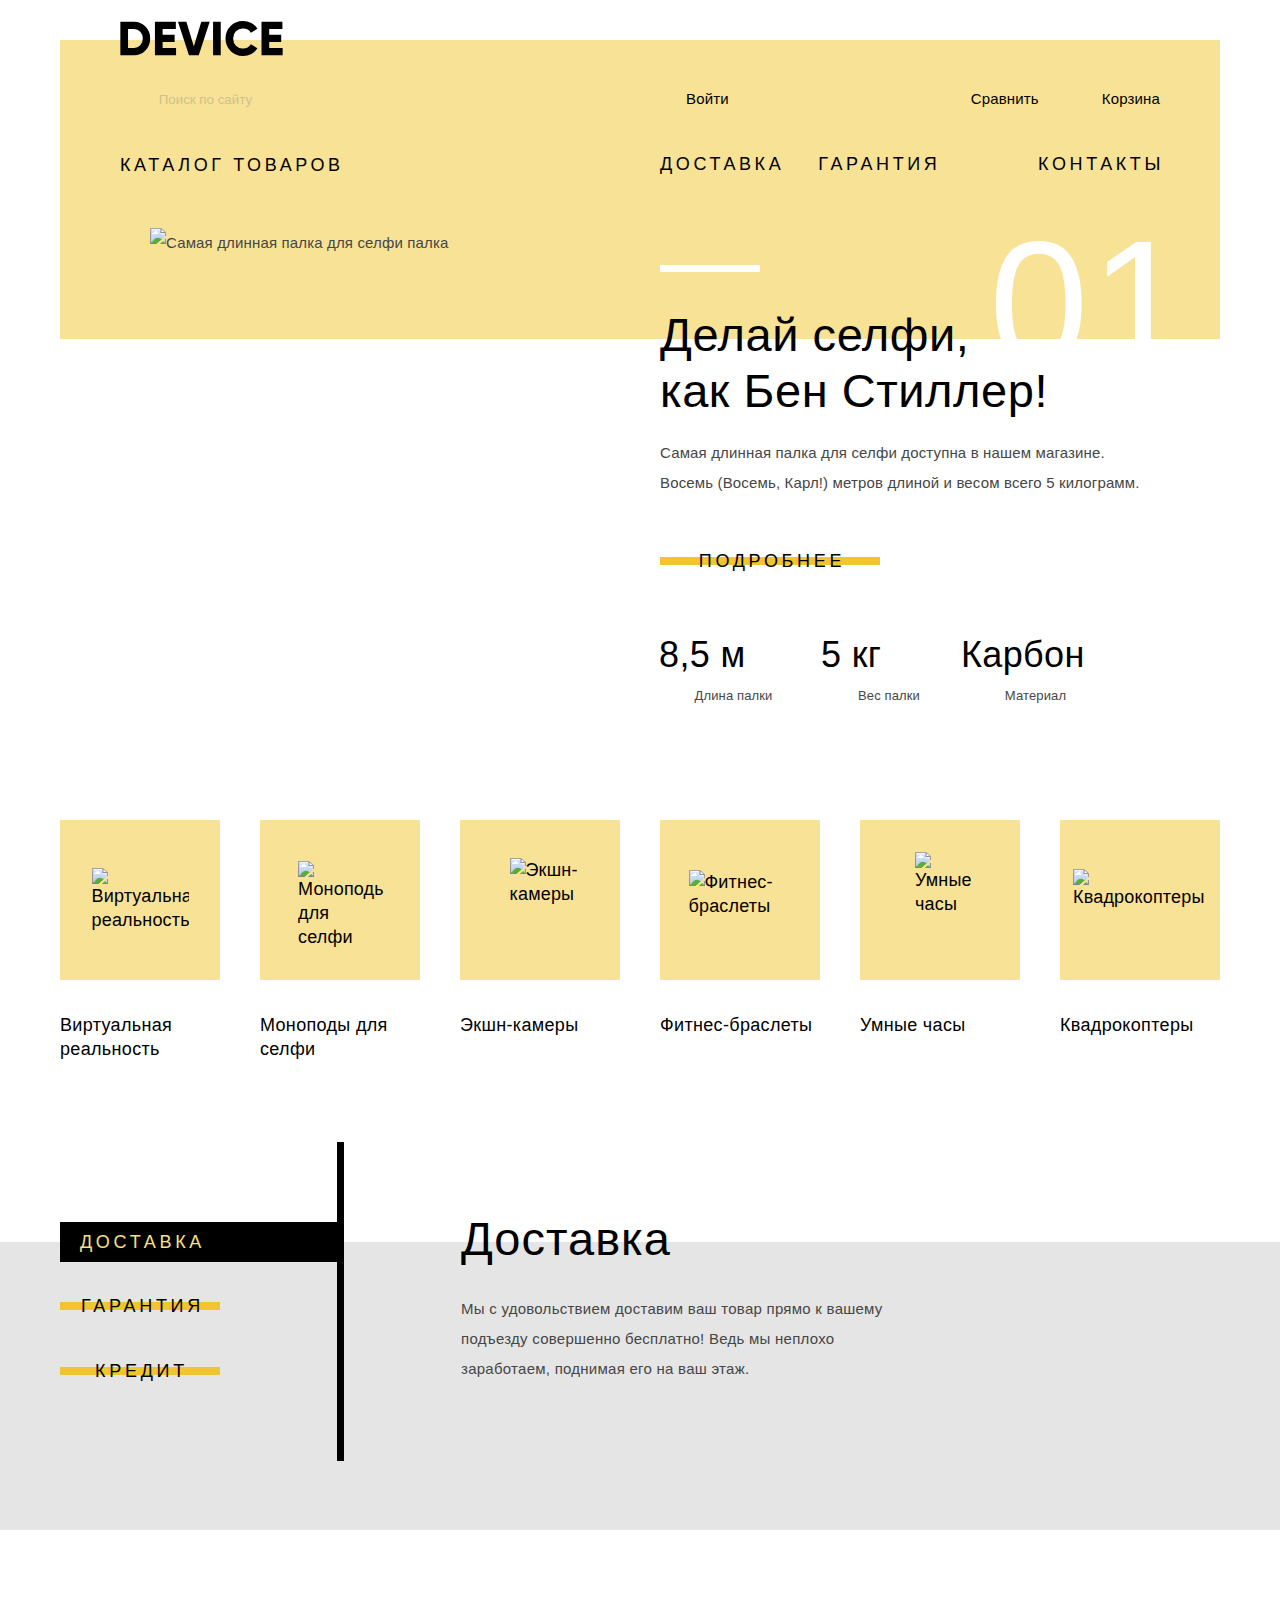
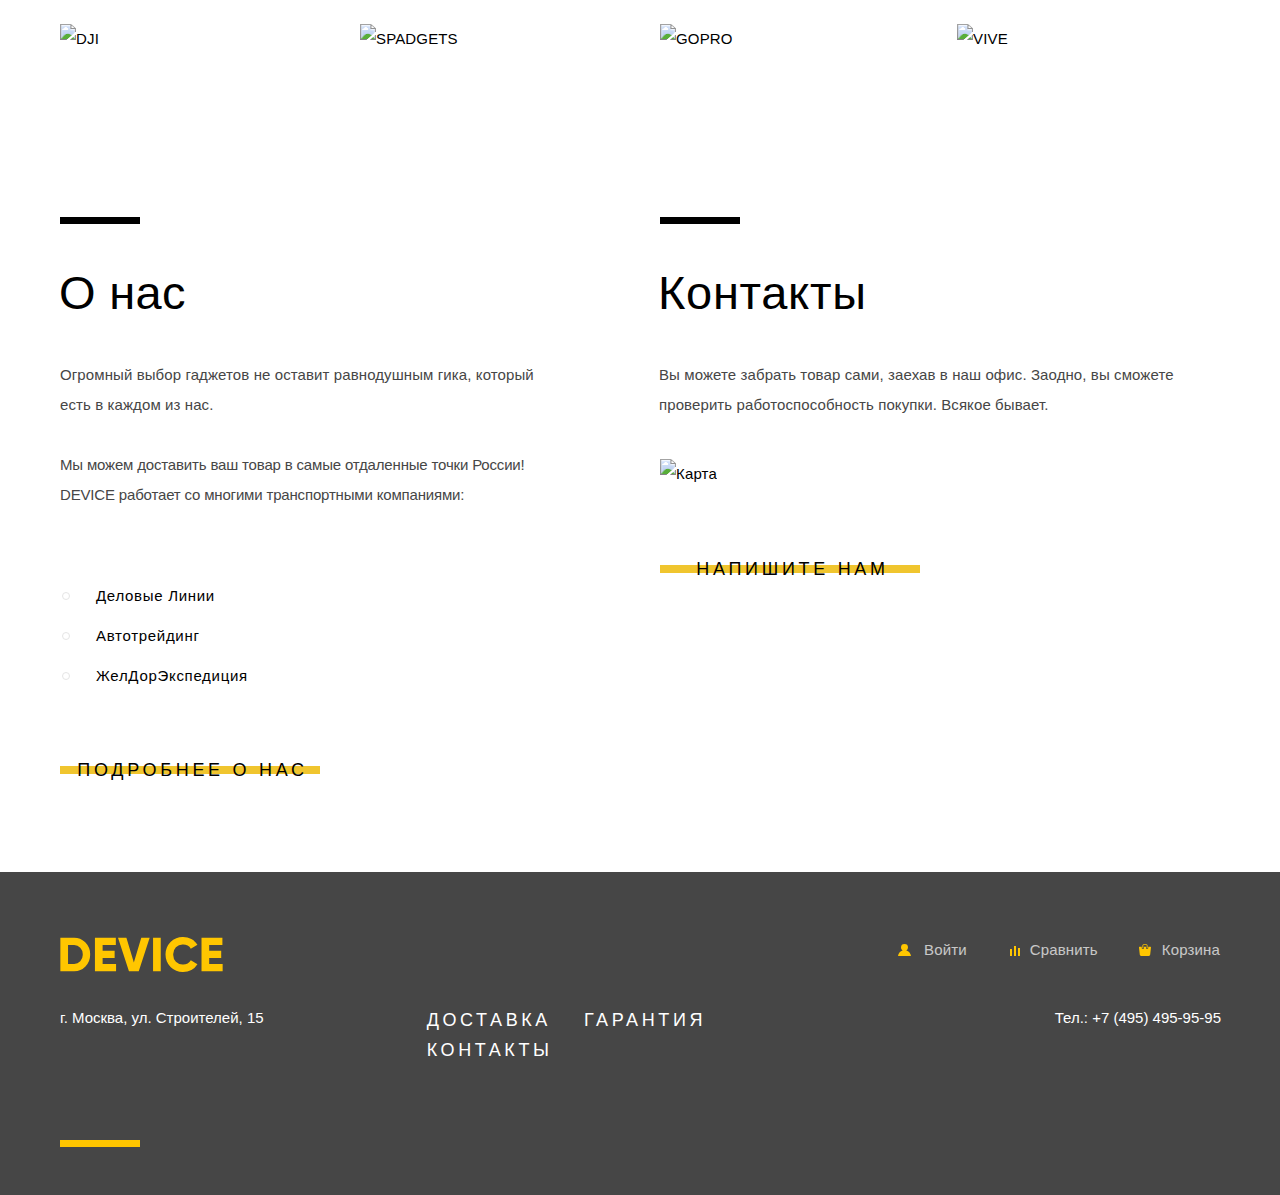
==== commit 40dfbf8f: "Исправил все базовые критерии и несколько доп" ====
--- a/index.html
+++ b/index.html
@@ -5,13 +5,13 @@
   <meta charset="utf-8">
   <title>HTML Academy: Девайс</title>
   <link href="css/normalize.css" rel="stylesheet" type="text/css">
-  <link href="css/style-mini.css" rel="stylesheet" type="text/css">
+  <link href="css/style-no-comment.css" rel="stylesheet" type="text/css">
 </head>
 
 <body>
 <header class="header">
   <a class="header-logo" href="#">
-    <img src="img/logo.png" alt="Device" height="35" width="163">
+    <img src="img/svg/logo-device.svg" alt="Device" height="35" width="163">
   </a>
   <div class="search">
     <form class="search-form" action="https://echo.htmlacademy.ru/" method="get">
@@ -83,9 +83,9 @@
 <main>
   <section class="offers container">
     <h2 class="visually-hidden">Спецпредложения</h2>
-    <input type="radio" id="slide-1" name="slide" checked>
-    <input type="radio" id="slide-2" name="slide">
-    <input type="radio" id="slide-3" name="slide">
+    <input class="visually-hidden offers-input-1"  type="radio" id="slide-1" name="slide" checked>
+    <input class="visually-hidden offers-input-2"  type="radio" id="slide-2" name="slide">
+    <input class="visually-hidden offers-input-3"  type="radio" id="slide-3" name="slide">
     <ul class="offers-list no-list">
       <li class="offer-radio">
         <label class="offer-radio-slide-1" for="slide-1" aria-label="Переключись на селфи"></label>
@@ -97,7 +97,7 @@
         <div>
           <span class="slogan">Делай селфи,             как Бен Стиллер!</span>
           <p class="description">Самая длинная палка для селфи доступна в нашем магазине. Восемь (Восемь, Карл!) метров длиной и весом всего 5 килограмм.</p>
-          <a class="button button-offers"><span>Подробнее</span></a>
+          <a class="button button-offers"> Подробнее </a>
           <table class="offer-table">
             <tr>
               <td>8,5 м</td>
@@ -117,7 +117,7 @@
         <div>
           <span class="slogan">Худеем                правильно!</span>
           <p class="description">Мотивирующие фитнес-браслеты помогут найти в себе силы не пропускать занятия и соблюдать диету.</p>
-          <a class="button button-offers"><span>Подробнее</span></a>
+          <a class="button button-offers">Подробнее</a>
           <table class="offer-table">
             <tr>
               <td>48 часов</td>
@@ -214,19 +214,13 @@
       <div class="services-left-column">
         <ul class="no-list">
           <li>
-              <label class="button button-services" for="delivery">
-                <span>Доставка</span>
-              </label>
-          </li>
-          <li>
-              <label class="button button-services button-services-waranty" for="warranty">
-                <span>Гарантия</span>
-              </label>
-          </li>
-          <li>
-              <label class="button button-services button-services-credit" for="credit">
-                <span>Кредит</span>
-              </label>
+              <label class="button button-services" for="delivery">Доставка</label>
+          </li>
+          <li>
+              <label class="button button-services button-services-waranty" for="warranty">Гарантия</label>
+          </li>
+          <li>
+              <label class="button button-services button-services-credit" for="credit">Кредит</label>
           </li>
         </ul>
       </div>
@@ -285,25 +279,21 @@
         <li>Автотрейдинг</li>
         <li>ЖелДорЭкспедиция</li>
       </ul>
-      <a href="#" class="button button-about-us">
-        <span>Подробнее о нас</span>
-      </a>
+      <a href="#" class="button button-about-us">Подробнее о нас</a>
     </section>
 
     <section class="contacts">
       <h2>Контакты</h2>
       <p class="zero-letter-spacing">Вы можете забрать товар сами, заехав в наш офис. Заодно, вы сможете проверить работоспособность покупки. Всякое бывает.</p>
-      <a class="contacts-map" href="#" aria-label="Открыть большую карту. Наш адрес г.Москва ул. Строителей д.15">
+      <a class="contacts-map" href="https://goo.gl/maps/GEYDHNmmPpJyNFyv9" aria-label="Открыть большую карту. Наш адрес г.Москва ул. Строителей д.15">
         <img src="img/map.jpg" alt="Карта" width="560" height="222">
       </a>
-      <a href="#" class="button button-contacts">
-        <span>Напишите нам</span>
-      </a>
+      <a href="write-us.html" class="button button-contacts">Напишите нам</a>
     </section>
     <section class="modal big-map">
       <h2 class="visually-hidden">Наш магазин расположен по адресу г.Москва ул. Строителей д.15</h2>
       <iframe src="https://www.google.com/maps/embed?pb=!1m18!1m12!1m3!1d8996.928859124037!2d37.52492949702774!3d55.68495041852159!2m3!1f0!2f0!3f0!3m2!1i1024!2i768!4f13.1!3m3!1m2!1s0x46b54cf65f5c8955%3A0x694710ccd55501e!2z0YPQuy4g0KHRgtGA0L7QuNGC0LXQu9C10LksIDE1LCDQnNC-0YHQutCy0LAsIDExOTMxMQ!5e0!3m2!1sru!2sru!4v1560780520585!5m2!1sru!2sru" width="960" height="559" style="border:0" allowfullscreen></iframe>
-      <a class="modal-close" aria-label="Закрыть"></a>
+      <button class="modal-close" aria-label="Закрыть"></button>
     </section>
   </div>
 
@@ -313,7 +303,7 @@
   <section class="footer-upper-menu">
     <h2 class="visually-hidden">Верхнее меню</h2>
     <a href="#">
-      <img class="footer-logo" src="img/footer-logo.png" alt="Device" width="163" height="35">
+      <img class="footer-logo" src="img/svg/footer-logo-device.svg" alt="Device" width="163" height="35">
     </a>
     <ul class="upper-menu-list no-list">
       <li class="footer-user">
@@ -376,10 +366,10 @@
     </div>
 
     <button class="button" type="submit">Отправить</button>
-    <a class="modal-close close-write-us" aria-label="Закрыть"></a>
+    <button class="modal-close close-write-us" aria-label="Закрыть"></button>
   </form>
 </section>
-<script src="js/script-mini.js"></script>
+<script src="js/script.js"></script>
 </body>
 
 </html>
--- a/css/style-no-comment.css
+++ b/css/style-no-comment.css
@@ -0,0 +1,2002 @@
+@font-face {
+  font-family: "Open Sans";
+  src: url("../fonts/web/opensans.woff2") format("woff2"), url("../fonts/web/opensans.woff") format("woff");
+  font-weight: 400;
+  font-style: normal;
+}
+
+@font-face {
+  font-family: "Open Sans";
+  src: url("../fonts/web/opensanslight.woff2") format("woff2"), url("../fonts/web/opensanslight.woff") format("woff");
+  font-weight: 300;
+  font-style: normal;
+}
+
+@font-face {
+  font-family: "Gilroy";
+  src: url("../fonts/web/gilroyextrabold.woff2") format("woff2"), url(../fonts/web/gilroyextrabold.woff) format("woff");
+  font-weight: 400;
+  font-style: normal;
+}
+
+@font-face {
+  font-family: "Gilroy";
+  src: url("../fonts/web/gilroylight.woff2") format("woff2"), url("../fonts/web/gilroylight.woff") format("woff");
+  font-weight: 300;
+  font-style: normal;
+}
+
+html {
+  box-sizing: border-box;
+}
+
+*,
+*::before,
+*::after {
+  box-sizing: inherit;
+}
+
+body {
+  margin: 0;
+  padding: 0;
+  min-width: 1200px;
+  font-family: "Open Sans", Arial, sans-serif;
+  font-size: 15px;
+  line-height: 30px;
+  font-weight: 400;
+  letter-spacing: 0.15px;
+  color: #464646;
+  background-color: #ffffff;
+}
+
+a {
+  color: #000000;
+  text-decoration: none;
+}
+
+a:hover,
+a:focus {
+  opacity: 0.6;
+}
+
+a:active {
+  opacity: 0.3
+}
+
+.zero-letter-spacing {
+  letter-spacing: 0;
+}
+
+img {
+  max-width: 100%;
+  height: auto;
+}
+
+
+/* Класс визуально скрывающий элементы */
+
+.visually-hidden {
+  position: absolute;
+  width: 1px;
+  height: 1px;
+  margin: 1px;
+  padding: 0;
+  border: none;
+  overflow: hidden;
+  white-space: nowrap;
+  clip: rect(0, 0, 0, 0);
+  -webkit-clip-path: inset(100%);
+  clip-path: inset(100%);
+}
+
+.no-list {
+  list-style: none;
+  padding: 0;
+}
+
+.button {
+  display: flex;
+  justify-content: center;
+  align-items: center;
+  position: relative;
+  height: 40px;
+  min-width: 160px;
+  font: inherit;
+  text-align: center;
+  line-height: 70px;
+  background-color: transparent;
+  border: none;
+  z-index: 1;
+}
+
+.button:before {
+  content: "";
+  position: absolute;
+  top: 50%;
+  transform: translateY(-50%);
+  left: 0;
+  height: 8px;
+  width: 100%;
+  transition: all 300ms;
+  background-color: #f0c52e;
+  z-index: -1;
+}
+
+.button:hover,
+.button:focus {
+  opacity: 1;
+}
+
+.button:hover::before,
+.button:focus::before {
+  height: 100%;
+}
+
+.button:active span {
+  opacity: 0.3;
+}
+
+.button-offers {
+  width: 220px;
+}
+
+.button-offers {
+  padding-left: 4px;
+}
+
+.button-services {
+  width: 160px;
+  margin-bottom: 24px;
+  transition: all 0.3s;
+}
+
+.button-services-waranty {
+  margin-bottom: 25px;
+}
+
+.button-services {
+  padding-left: 5px;
+}
+
+.button-services-credit {
+  padding-left: 3px;
+}
+
+.button-services,
+.button-services:focus,
+.button-services:active {
+  color: #f7e184;
+}
+
+.button-services:focus::before,
+.button-services:active::before {
+  width: 278px;
+  left: 0px;
+  color: #f7e184;
+  background-color: #000000;
+}
+
+.button-about-us,
+.button-contacts {
+  width: 260px;
+}
+
+.button-about-us {
+  padding-left: 5px;
+}
+
+.button-contacts {
+  padding-left: 7px;
+}
+
+.button-contacts:before {
+  left: 1px;
+}
+
+.button-carts {
+  width: 200px;
+}
+
+.button-filter {
+  width: 200px;
+  margin-left: 12px;
+}
+
+.button-filter {
+  padding-left: 11px;
+}
+
+.header {
+  display: flex;
+  flex-wrap: wrap;
+  align-content: flex-start;
+  align-items: flex-start;
+  width: 1160px;
+  height: 226px;
+  margin: 0 auto;
+  background-image: linear-gradient( to bottom, #ffffff 17.7%, #f7e296 17.7%);
+  padding-top: 21px;
+  padding-left: 60px;
+}
+
+.header-logo {
+  width: 100%;
+}
+
+.header-logo:hover,
+.header-logo:focus {
+  opacity: 0.6;
+}
+
+.header-logo:active {
+  opacity: 0.3;
+}
+
+.search {
+  position: relative;
+  margin-right: auto;
+  margin-top: 18px;
+  margin-left: 33px;
+}
+
+.search input {
+  max-width: 190px;
+  color: #000000;
+  opacity: 0.3;
+  background-color: transparent;
+  border: 0px solid transparent;
+}
+
+.search input:hover {
+  opacity: 0.6;
+}
+
+.search input:focus {
+  opacity: 1;
+}
+
+.search-button {
+  display: none;
+  position: absolute;
+  top: -9px;
+  right: -215px;
+  width: 85px;
+  height: 49px;
+  margin-left: 126px;
+  border: 2px solid #000000;
+  font-family: "Open Sans", Arial;
+  font-size: 15px;
+  font-weight: 300;
+  line-height: 30px;
+  letter-spacing: 0.15px;
+  background-color: #f7e296;
+}
+
+.search-button:hover,
+.search-button:focus {
+  display: block;
+  color: #ffffff;
+  background-color: #000000;
+}
+
+.search-button:active span {
+  color: #ffffff;
+  opacity: 0.3;
+}
+
+.search-button::before {
+  position: absolute;
+  content: "";
+  bottom: -2px;
+  right: 0;
+  width: 441px;
+  height: 2px;
+  background-color: #000000;
+}
+
+.search-icon {
+  position: absolute;
+  content: "";
+  height: 16px;
+  width: 16px;
+  background-image: url("../img/svg/search.svg");
+  top: 8px;
+  left: -30px;
+}
+
+.header-upper-menu {
+  display: flex;
+  margin-top: 18px;
+  margin-right: 60px;
+  width: 504px;
+  font-weight: 300;
+  flex-wrap: wrap;
+}
+
+.header-upper-menu li {
+  padding-left: 30px;
+}
+
+.user {
+  position: relative;
+  margin-right: auto;
+}
+
+.user::before {
+  position: absolute;
+  content: "";
+  left: 4px;
+  top: 9px;
+  width: 13px;
+  height: 12px;
+  background-image: url("../img/svg/user.svg");
+}
+
+.user-exit {
+  opacity: 0.3;
+  padding-left: 15px;
+}
+
+.compare {
+  position: relative;
+}
+
+.compare::before {
+  position: absolute;
+  content: "";
+  left: 10px;
+  top: 11px;
+  width: 10px;
+  height: 10px;
+  background-image: url("../img/svg/compare.svg");
+}
+
+.cart {
+  position: relative;
+  margin-left: 33px;
+}
+
+.cart::before {
+  position: absolute;
+  content: "";
+  left: 8px;
+  top: 9px;
+  width: 12px;
+  height: 12px;
+  background-image: url("../img/svg/cart.svg");
+}
+
+.header nav {
+  width: 100%;
+  display: flex;
+  justify-content: space-between;
+  margin-top: 6px;
+  z-index: 1;
+}
+
+.header-catalog-menu {
+  position: relative;
+  display: flex;
+  justify-content: flex-start;
+}
+
+.catalog-menu-catalog,
+.header-lower-menu a {
+  font-family: "Gilroy", Arial, sans-serif;
+  font-size: 18px;
+  font-weight: 400;
+  line-height: 24px;
+  text-transform: uppercase;
+  letter-spacing: 3.6px;
+}
+
+.catalog-menu-catalog {
+  position: relative;
+  display: block;
+  height: 30px;
+  padding-top: 3px;
+}
+
+.catalog-menu-catalog::before {
+  position: absolute;
+  content: "";
+  top: 7px;
+  right: -27px;
+  width: 16px;
+  height: 16px;
+  opacity: 0.3;
+  background-image: url("../img/svg/plus.svg");
+}
+
+.catalog-menu-2 {
+  position: absolute;
+  top: 45px;
+  left: -60px;
+  justify-content: flex-start;
+  width: 1160px;
+  padding-bottom: 55px;
+  padding-left: 60px;
+  z-index: 10;
+  display: none;
+  background-color: #f7e296;
+}
+
+.display-flex {
+  display: flex;
+}
+
+.catalog-menu-2 ul:first-child {
+  flex-basis: 200px;
+  margin-right: 45px;
+}
+
+.catalog-menu-2 ul:nth-child(2) {
+  margin-right: 75px;
+}
+
+.catalog-menu:hover .catalog-menu-2 {
+  display: flex;
+}
+
+.header-lower-menu {
+  display: flex;
+  justify-content: space-between;
+  margin-right: 56px;
+  width: 504px;
+  flex-wrap: wrap;
+}
+
+.header-varanty {
+  margin-left: 34px;
+}
+
+.header-contacts {
+  margin-left: auto;
+  margin-right: 0;
+}
+
+.header-contacts a {
+  margin-right: 0;
+  padding-right: 0;
+}
+
+.container {
+  width: 1160px;
+  margin: 0 auto;
+}
+
+.offers {
+  position: relative;
+  margin-bottom: 86px;
+  background-image: linear-gradient(to bottom, #f7e296 113px, #ffffff 113px);
+}
+
+.offers-list {
+  margin: 0;
+  padding: 0;
+  display: flex;
+  position: relative;
+}
+
+
+
+.offer-radio {
+  position: absolute;
+  display: flex;
+  justify-content: space-between;
+  align-items: center;
+  right: 83px;
+  bottom: 166px;
+  width: 78px;
+  height: 15px;
+  z-index: 2;
+}
+
+.offer-radio label {
+  height: 12px;
+  width: 12px;
+  background-image: url("../img/svg/slider-button-empty.svg");
+  background-position: center;
+  background-size: 12px 12px;
+}
+
+#slide-1:checked~.offers-list .offer-radio-slide-1,
+#slide-2:checked~.offers-list .offer-radio-slide-2,
+#slide-3:checked~.offers-list .offer-radio-slide-3 {
+  background-image: url("../img/svg/slider-button.svg")
+}
+.offers input.offers-input-1:focus ~ .offers-list .offer-radio-slide-1,
+.offers input.offers-input-2:focus ~ .offers-list .offer-radio-slide-2,
+.offers input.offers-input-3:focus ~ .offers-list .offer-radio-slide-3 {
+  outline: 1px solid blue;
+}
+
+.offer {
+  position: relative;
+  width: 1100px;
+  padding-top: 0px;
+  display: flex;
+  justify-content: flex-end;
+}
+
+.offer::before {
+  position: absolute;
+  left: 600px;
+  top: 39px;
+  width: 100px;
+  height: 7px;
+  content: "";
+  background-color: #ffffff;
+}
+
+.offer::after {
+  position: absolute;
+  top: -12px;
+  right: 5px;
+  width: 166px;
+  height: 131px;
+  color: #ffffff;
+  font-family: "Gilroy", Arial;
+  font-size: 179px;
+  font-weight: 400;
+  line-height: 179.2px;
+  letter-spacing: 1.36px;
+}
+
+.slide-1::after {
+  content: "01";
+}
+
+.slide-2::after {
+  content: "02";
+}
+
+.slide-3::after {
+  content: "03";
+}
+
+.slide-2,
+.slide-3 {
+  display: none;
+}
+
+#slide-1:checked~.offers-list .slide-1,
+#slide-2:checked~.offers-list .slide-2,
+#slide-3:checked~.offers-list .slide-3 {
+  display: flex;
+}
+
+#slide-1:checked~.offers-list .slide-2,
+#slide-1:checked~.offers-list .slide-3,
+#slide-2:checked~.offers-list .slide-1,
+#slide-2:checked~.offers-list .slide-3,
+#slide-3:checked~.offers-list .slide-1,
+#slide-3:checked~.offers-list .slide-2 {
+  display: none;
+}
+
+.slide-1 .img-slide-1,
+.slide-2 .img-slide-2 {
+  height: 486px;
+}
+
+.offer img {
+  margin-top: 2px;
+  margin-right: 1px;
+}
+
+.offer div {
+  display: flex;
+  flex-direction: column;
+  width: 500px;
+  margin-top: 81px;
+  margin-left: 125px;
+  padding-bottom: 25px;
+}
+
+.slide-3 div {
+  margin-left: 45px;
+}
+
+.slide-3 img {
+  width: 525px;
+  height: 334px;
+  margin-top: 70px;
+}
+
+.slogan {
+  min-width: 505px;
+  margin-bottom: 4px;
+  white-space: pre-wrap;
+  z-index: 10;
+}
+
+.description {
+  margin-bottom: 43px;
+  font-weight: 300;
+  white-space: pre-wrap;
+}
+
+.offers .button-offers {
+  width: 220px;
+  margin-bottom: 47px;
+  letter-spacing: 3.7px;
+}
+
+.offer-table {
+  width: 455px;
+  margin-left: -4px;
+}
+
+.offer-table td {
+  width: 130px;
+  color: #000000;
+  font-family: "Gilroy", Arial, sans-serif;
+  font-size: 36px;
+  font-weight: 300;
+  line-height: 48px;
+  letter-spacing: 0.36px;
+}
+
+.table-weight {
+  padding-left: 12px;
+}
+
+.offer-table th {
+  padding-top: 4px;
+  padding-left: 3px;
+  width: 130px;
+  font-family: "Open Sans", Arial, sans-serif;
+  font-size: 13px;
+  font-weight: 300;
+  line-height: 20px;
+  letter-spacing: 0.13px;
+}
+
+.offer-table .table-weight-head {
+  padding-left: 12px;
+}
+
+.slogan {
+  font-family: "Gilroy", Arial, sans-serif;
+  color: #000000;
+  font-size: 47px;
+  font-weight: 400;
+  line-height: 56px;
+  letter-spacing: 0.55px;
+}
+
+.button {
+  font-family: "Gilroy", Arial, sans-serif;
+  color: #000000;
+  font-size: 18px;
+  font-weight: 400;
+  line-height: 24px;
+  text-transform: uppercase;
+  letter-spacing: 3.7px;
+}
+
+.landing-catalog {
+  width: 1160px;
+  margin: 0 auto;
+  margin-bottom: 82px;
+}
+
+.landing-catalog-list {
+  display: flex;
+  justify-content: space-between;
+  flex-wrap: wrap;
+}
+
+.landing-catalog-list li {
+  display: flex;
+  flex-direction: column;
+  width: 160px;
+}
+
+.lcatalog-vr img {
+  margin-bottom: 1px;
+}
+
+.lcatalog-selfi img {
+  margin-bottom: 2px;
+  margin-left: 2px;
+}
+
+.lcatalog-action-camera img {
+  margin-top: 3px;
+  margin-left: 10px;
+}
+
+.lcatalog-fitness-brace img {
+  margin-top: 4px;
+  margin-left: 4px;
+}
+
+.lcatalog-smart-watch img {
+  margin-top: 2px;
+  margin-left: 6px;
+}
+
+.lcatalog-quadro-copter img {
+  margin-top: 6px;
+  margin-right: 2px;
+}
+
+.landing-catalog p {
+  white-space: pre-wrap;
+  letter-spacing: 0.33px;
+}
+
+.landing-catalog .landing-catalog-p {
+  padding-bottom: 5px;
+  white-space: nowrap;
+}
+
+.landing-catalog a {
+  display: flex;
+  flex-direction: row;
+  flex-wrap: wrap;
+  justify-content: flex-start;
+  width: 160px;
+  height: 240px;
+  font-family: "Gilroy", Arial, sans-serif;
+  font-size: 18px;
+  font-weight: 400;
+  line-height: 24px;
+  letter-spacing: 0.18px;
+  background-image: linear-gradient(to bottom, rgba(240, 197, 46, 0.5) 160px, #ffffff 160px);
+}
+
+.landing-catalog span {
+  width: 160px;
+  height: 160px;
+  margin-bottom: 15px;
+  display: flex;
+  justify-content: center;
+  align-items: center;
+}
+
+.landing-catalog-selfi {
+  align-self: flex-end;
+}
+
+.landing-catalog-a:hover,
+.landing-catalog-a:focus {
+  background-image: linear-gradient(to bottom, #f0c52e 160px, #ffffff 160px);
+  opacity: 1;
+}
+
+.landing-catalog-a:active img,
+.landing-catalog-a:active p {
+  opacity: 0.3;
+}
+
+.services {
+  margin: 0 auto;
+  display: flex;
+  margin-bottom: 94px;
+  background-image: linear-gradient(to bottom, #ffffff 100px, #e5e5e5 100px);
+}
+
+
+.services-wrap {
+  display: flex;
+  padding-bottom: 115px;
+}
+
+
+
+.services p {
+  white-space: pre-wrap;
+}
+
+.services h3,
+.about-us h2,
+.contacts h2 {
+  color: #000000;
+  font-family: "Gilroy", Arial, sans-serif;
+  font-size: 47px;
+  font-weight: 400;
+  line-height: 48px;
+  letter-spacing: 0.7px;
+}
+.about-us h2 {
+  letter-spacing: 0.3px;
+}
+.services-left-column {
+  position: relative;
+  width: 285px;
+  margin-top: 65px;
+}
+
+.services-left-column::before {
+  position: absolute;
+  top: -65px;
+  right: 1px;
+  width: 7px;
+  height: 319px;
+  background-color: #000000;
+  content: "";
+}
+
+.service {
+  position: relative;
+  width: 450px;
+  margin-top: 26px;
+  margin-left: 116px;
+}
+
+.service h3 {
+  margin-bottom: 31px;
+  letter-spacing: 1px;
+}
+
+.service p {
+  font-weight: 300;
+  letter-spacing: 0.26px;
+}
+
+.service::before {
+  position: absolute;
+  top: 30px;
+  right: -243px;
+  content: "";
+}
+
+.service-delivery::before {
+  top: 59px;
+  width: 136px;
+  height: 164px;
+  background-image: url("../img/svg/delivery.svg");
+}
+
+.service-warranty::before {
+  width: 171px;
+  height: 194px;
+  background-image: url("../img/svg/warranty.svg");
+  right: -277px;
+  top: 35px;
+}
+
+.service-credit::before {
+  width: 156px;
+  height: 186px;
+  background-image: url("../img/svg/credit.svg");
+  top: 35px;
+}
+
+.service-warranty,
+.service-credit {
+  display: none;
+}
+
+#delivery:checked~.service-delivery,
+#warranty:checked~.service-warranty,
+#credit:checked~.service-credit {
+  display: block;
+}
+
+#delivery:checked~.service-warranty,
+#delivery:checked~.service-credit,
+#warranty:checked~.service-delivery,
+#warranty:checked~.service-credit,
+#credit:checked~.service-delivery,
+#credit:checked~.service-warranty {
+  display: none;
+}
+
+#delivery:checked~.services-left-column label[for="delivery"],
+#warranty:checked~.services-left-column label[for="warranty"],
+#credit:checked~.services-left-column label[for="credit"] {
+  color: #f7e184;
+}
+
+#delivery:focus~.services-left-column label[for="delivery"]:before,
+#warranty:focus~.services-left-column label[for="warranty"]:before,
+#credit:focus~.services-left-column label[for="credit"]:before {
+  outline: 1px solid blue;
+}
+
+#delivery:checked~.services-left-column label[for="delivery"]::before,
+#warranty:checked~.services-left-column label[for="warranty"]::before,
+#credit:checked~.services-left-column label[for="credit"]::before {
+  width: 278px;
+  background-color: #000000;
+  z-index: -1;
+  height: 40px;
+  transform: translateY(-50%);
+  left: 0px;
+}
+
+.logotypes {
+  width: 1160px;
+  margin: 0 auto;
+  margin-bottom: 78px;
+}
+
+.logotypes-list {
+  display: flex;
+  justify-content: space-between;
+  flex-wrap: wrap;
+}
+
+.logotypes li {
+  margin-right: 40px;
+}
+
+.logotypes li:last-child {
+  margin-left: -3px;
+  margin-right: 3px;
+}
+
+.logotypes a {
+  display: block;
+  position: relative;
+  width: 260px;
+  height: 100px;
+}
+
+.logotypes a:hover,
+.logotypes a:focus {
+  opacity: 1;
+}
+
+.logotypes-list img {
+  position: absolute;
+  top: 0px
+}
+
+.pic-gray {
+  opacity: 1;
+  transition: all 300ms;
+}
+
+.pic-color {
+  opacity: 0;
+  transition: all 300ms;
+}
+
+.pic-gray:hover {
+  opacity: 0;
+}
+
+.pic-color:hover {
+  opacity: 1;
+}
+
+.container-bottom {
+  position: relative;
+  width: 1160px;
+  margin: 0 auto;
+  margin-bottom: 82px;
+  padding-top: 15px;
+  display: flex;
+  justify-content: space-between;
+}
+
+.container-bottom h2 {
+  margin-top: 38px;
+  margin-bottom: 43px;
+  margin-left: -1px;
+}
+
+.about-us,
+.contacts {
+  position: relative;
+  width: 495px;
+  padding-top: 14px;
+}
+
+.about-us::before,
+.contacts::before {
+  position: absolute;
+  top: 0px;
+  left: 0px;
+  width: 80px;
+  height: 7px;
+  background-color: #000000;
+  content: "";
+}
+
+.contacts::before {
+  left: 1px;
+}
+
+.about-us p {
+  font-family: "Open Sans", Arial, sans-serif;
+  font-weight: 300;
+  margin-bottom: 30px;
+  white-space: pre-wrap;
+  letter-spacing: 0.1px;
+}
+
+.about-us p:last-of-type {
+  margin-bottom: 71px;
+  letter-spacing: -0.17px;
+}
+
+.about-us-list {
+  margin-bottom: 59px;
+  margin-left: 1px;
+}
+
+.about-us-list li {
+  position: relative;
+  margin-left: 35px;
+  color: #000000;
+  font-family: "Gilroy", Arial, sans-serif;
+  font-weight: 400;
+  margin-bottom: 10px;
+  letter-spacing: 0.7px;
+}
+
+.about-us-list li::before {
+  position: absolute;
+  top: 11px;
+  left: -34px;
+  width: 8px;
+  height: 8px;
+  content: "";
+  border: 1.5px solid #e5e5e5;
+
+  border-radius: 50%;
+}
+
+.contacts {
+  width: 561px;
+}
+
+.contacts p {
+  margin-bottom: 39px;
+  font-weight: 300;
+  letter-spacing: 0.1px;
+}
+
+.contacts-map img {
+  margin-bottom: 60px;
+  margin-left: 1px;
+}
+
+.footer-main {
+  background-color: #464646;
+  border: 1px solid transparent;
+  padding-top: 59px;
+  min-height: 323px;
+  margin: 0 auto;
+}
+
+.footer-upper-menu,
+.footer-lower-menu,
+.links {
+  display: flex;
+  width: 1160px;
+  margin: 0 auto;
+}
+
+.footer-upper-menu {
+  margin-bottom: 10px;
+}
+
+.footer-lower-menu {
+  justify-content: space-between;
+}
+
+.footer-upper-menu img {
+  padding-top: 5px;
+}
+
+.upper-menu-list {
+  padding: 0;
+  margin: 0;
+  margin-left: auto;
+  display: flex;
+  min-width: 329px;
+  justify-content: flex-start;
+  align-items: flex-start;
+  margin-right: -2px;
+}
+
+.upper-menu-list li {
+  padding-left: 31px;
+}
+
+.footer-user {
+  position: relative;
+  min-width: 50px;
+  margin-right: 32px;
+}
+
+.footer-user-name {
+  margin-right: 19px;
+}
+
+.upper-menu-list .footer-user-exit {
+  opacity: 0.3;
+  padding: 0;
+  margin-right: 33px;
+}
+
+.footer-user::before {
+  position: absolute;
+  content: "";
+  left: 5px;
+  top: 12px;
+  width: 13px;
+  height: 12px;
+  background-image: url("../img/svg/footer-user.svg");
+}
+
+.footer-compare {
+  position: relative;
+  margin-right: 33px;
+}
+
+.footer-compare::before {
+  position: absolute;
+  content: "";
+  left: 11px;
+  top: 14px;
+  width: 10px;
+  height: 10px;
+  background-image: url("../img/svg/footer-compare.svg");
+}
+
+.footer-cart {
+  position: relative;
+}
+
+.footer-cart::before {
+  position: absolute;
+  content: "";
+  left: 8px;
+  top: 12px;
+  width: 12px;
+  height: 12px;
+  background-image: url("../img/svg/footer-cart.svg");
+}
+
+.upper-menu-list a {
+  opacity: 0.7;
+  color: #ffffff;
+  font-family: "Open Sans", Arial, sans-serif;
+  font-weight: 300;
+  line-height: 36px;
+}
+
+.upper-menu-list a:hover,
+.upper-menu-list a:focus {
+  opacity: 1;
+}
+
+.upper-menu-list a:active {
+  opacity: 0.3;
+}
+
+.lower-menu-list {
+  display: flex;
+  justify-content: flex-start;
+  width: 465px;
+  margin-right: 35px;
+  margin-left: 35px;
+  margin-top: 14px;
+  flex-wrap: wrap;
+}
+
+.lower-menu-list li {
+  margin-right: 33px;
+}
+
+.lower-menu-list a {
+  color: #ffffff;
+  font-family: "Gilroy", Arial, sans-serif;
+
+  font-size: 18px;
+  font-weight: 400;
+  line-height: 24px;
+  text-transform: uppercase;
+  letter-spacing: 3.6px;
+}
+
+.footer-lower-menu address {
+  font-style: normal;
+}
+
+.footer-lower-menu address,
+.footer-lower-menu>a {
+  color: #ffffff;
+  font-weight: 300;
+  margin-top: 11px;
+}
+
+.footer-lower-menu {
+  margin-bottom: 30px;
+}
+
+.tel {
+  color: #ffffff;
+  font-family: "Open Sans", Arial, sans-serif;
+  font-weight: 400;
+  font-size: 15px;
+  margin-right: -1px;
+  letter-spacing: 0;
+}
+
+.links {
+  position: relative;
+  justify-content: flex-end;
+  align-items: center;
+}
+
+.links::before {
+  position: absolute;
+  content: "";
+  top: 29px;
+  left: 0px;
+  width: 80px;
+  height: 7px;
+  background-color: #ffc600;
+}
+
+.links a {
+  opacity: 0.3;
+}
+
+.links a:hover,
+.links a:focus {
+  opacity: 0.6;
+}
+
+.links a:active {
+  opacity: 0.1;
+}
+
+.social {
+  display: flex;
+  margin-right: 466px;
+  margin-top: 16px;
+  justify-content: space-between;
+  width: 157px;
+  flex-wrap: wrap;
+}
+.social li {
+  margin-bottom: 7px;
+}
+.social a {
+  display: block;
+  width: 32px;
+  height: 32px;
+  background-position: center;
+  margin-right: 17px;
+}
+
+.social-facebook {
+  background-image: url("../img/svg/fb.svg");
+}
+
+.social-instagram {
+  background-image: url("../img/svg/instagram.svg");
+}
+
+.social-twitter {
+  background-image: url("../img/svg/twitter.svg");
+}
+
+.HTML-Academy {
+  display: block;
+  width: 27px;
+  height: 35px;
+  background-image: url("../img/svg/logo-html.svg");
+  background-position: center;
+  margin-bottom: 7px;
+}
+
+.main-breadcrumbs h1 {
+  font-family: "Gilroy", Arial, sans-serif;
+  font-size: 47px;
+  font-weight: 400;
+  line-height: 48px;
+  letter-spacing: 0.6px;
+  width: 1160px;
+  margin: 0 auto;
+  margin-top: 37px;
+  margin-bottom: 20px;
+  padding-left: 60px;
+}
+
+.main-breadcrumbs {
+  margin-bottom: 44px;
+}
+
+.breadcrumbs {
+  width: 1160px;
+  margin: 0 auto;
+}
+
+.breadcrumbs ul {
+  min-width: 700px;
+  margin-left: 60px;
+  display: flex;
+  justify-content: flex-start;
+  flex-wrap: wrap;
+}
+
+.breadcrumbs li {
+  position: relative;
+  margin-right: 37px;
+}
+
+.breadcrumbs li::after {
+  position: absolute;
+  content: "";
+  right: -20px;
+  top: 13px;
+  width: 4px;
+  height: 7px;
+  background-image: url("../img/svg/nav-arrow.svg");
+}
+
+.breadcrumbs li:last-child::after {
+  display: none;
+}
+
+.breadcrumbs a {
+  color: #000000;
+  font-family: "Open Sans", Arial, sans-serif;
+  font-weight: 300;
+  font-size: 14px;
+  line-height: 24px;
+  letter-spacing: 0.14px;
+  opacity: 0.3;
+}
+
+.breadcrumbs a:hover,
+.breadcrumbs a:focus {
+  opacity: 0.6;
+}
+
+.breadcrumbs a:active {
+  opacity: 0.1;
+}
+
+.catalog {
+  display: flex;
+}
+
+.catalog {
+  display: flex;
+  flex-direction: column;
+}
+
+.catalog-background1 {
+  background-image: linear-gradient(to right, #dbdbdb 36.8%, #ebebeb 36.8%);
+}
+
+.catalog-background2 {
+  background-image: linear-gradient(to right, #efefef 36.8%, #ffffff 36.8%);
+}
+
+.horizontal-filter {
+  display: flex;
+  background-image: linear-gradient(to right, #dbdbdb 328px, #ebebeb 328px);
+  align-items: center;
+}
+
+.horizontal-filter span,
+.horizontal-filter h2 {
+  font-family: "Gilroy", Arial, sans-serif;
+  font-size: 16px;
+  font-weight: 400;
+  line-height: 24px;
+  text-transform: uppercase;
+  letter-spacing: 3.55px;
+}
+
+.horizontal-filter span:first-child {
+  width: 200px;
+  margin-left: 10px;
+  margin-right: 157px;
+  display: flex;
+  justify-content: center;
+}
+
+.sort {
+  width: 230px;
+  display: flex;
+  justify-content: center;
+  padding-left: 10px;
+  margin-right: 0px;
+}
+
+.sort-start,
+.sort-end {
+  display: block;
+  width: 11px;
+  height: 10px;
+}
+
+.sort-start {
+  background-image: url("../img/svg/icon-up-dir.svg");
+}
+
+.sort-end {
+  background-image: url("../img/svg/icon-down-dir.svg");
+}
+
+.horizontal-filter ul {
+  display: flex;
+  width: 600px;
+  justify-content: flex-start;
+  padding: 7px 0 9px 20px;
+  flex-wrap: wrap;
+}
+
+.horizontal-filter li {
+  display: flex;
+  align-items: center;
+  margin-right: 29px;
+  margin-bottom: 3px;
+  margin-top: 3px;
+}
+
+.horizontal-filter li:nth-child(4) {
+  margin-left: auto;
+  margin-top: 3px;
+}
+
+.horizontal-filter li:last-child {
+  margin-right: 0;
+  margin-top: 3px;
+}
+
+.horizontal-filter .from-begin {
+  margin-right: 19px;
+}
+
+.horizontal-filter a {
+  opacity: 0.3;
+  color: #000000;
+  font-family: "Open Sans", Arial, sans-serif;
+  font-weight: 400;
+  font-size: 14px;
+  font-weight: 400;
+  line-height: 18px;
+}
+
+.horizontal-filter a:hover,
+.horizontal-filter a:focus {
+  opacity: 0.6;
+}
+
+.horizontal-filter a:active {
+  opacity: 1;
+}
+
+.horizontal-filter .sort-active {
+  opacity: 1;
+}
+
+.catalog-background2-div {
+  display: flex;
+  background-image: linear-gradient(to right, #efefef 328px, #ffffff 328px);
+}
+
+.vertical-filter {
+  width: 300px;
+  padding-top: 81px;
+  padding-left: 46px;
+  display: flex;
+}
+
+.filter-price-div {
+  position: relative;
+  display: flex;
+  align-items: flex-start;
+  padding-bottom: 59px;
+  margin-left: -5px;
+}
+
+.filter-price-div::before {
+  position: absolute;
+  top: 10px;
+  left: 0px;
+  content: "";
+  width: 206px;
+  height: 2px;
+  background-color: #dbdbdb;
+}
+
+.filter-price-radio {
+  position: relative;
+  width: 20px;
+  height: 22px;
+  background-image: url("../img/svg/filter-button.svg");
+  z-index: 2;
+  cursor: pointer;
+}
+
+.filter-price-radio:first-of-type {
+  margin-right: 93px;
+}
+
+.filter-price-radio:active {
+  width: 22px;
+  height: 24px;
+  background-image: url("../img/svg/filter-button-active.png");
+}
+
+.filter-price-radio:first-of-type:active {
+  margin-right: 91px;
+  margin-bottom: -2px;
+}
+
+.filter-price-radio:last-of-type:active {
+  margin-bottom: -2px;
+}
+
+.filter-price-radio::before {
+  position: absolute;
+  top: 21px;
+  left: 5px;
+  min-width: 30px;
+  height: 10px;
+  opacity: 0.2;
+  color: #000000;
+  font-family: Gilroy, Arial;
+  font-size: 14px;
+  font-weight: 300;
+  line-height: 24px;
+}
+
+.filter-price-radio:first-of-type::before {
+  content: "от 0";
+}
+
+.filter-price-radio:last-of-type::before {
+  content: "до 5000";
+  left: -18px;
+  min-width: 70px;
+}
+
+.filter-price-stick {
+  position: absolute;
+  top: 10px;
+  left: 20px;
+  width: 93px;
+  height: 2px;
+  background-color: #91c92f;
+  z-index: 1;
+}
+
+.vertical-filter fieldset {
+  display: flex;
+  flex-direction: column;
+  position: relative;
+  border: none;
+}
+
+.vertical-filter fieldset:before {
+  content: "";
+  position: absolute;
+  top: -12px;
+  left: 11px;
+  width: 201px;
+  height: 2px;
+  background-color: #000000;
+}
+
+.vertical-filter legend {
+  color: #000000;
+  font-family: "Gilroy", Arial, sans-serif;
+  font-size: 18px;
+  font-weight: 400;
+  line-height: 24px;
+  letter-spacing: 0.18px;
+}
+
+.filter-price legend {
+  margin-bottom: 20px;
+}
+
+.filter-color {
+  padding-bottom: 43px;
+}
+
+.filter-bluetooth {
+  padding-bottom: 31px;
+}
+
+.filter-color legend {
+  margin-bottom: 13px;
+}
+
+.filter-bluetooth legend {
+  margin-bottom: 13px;
+}
+
+.vertical-filter label {
+  color: #000000;
+  font-family: "Open Sans", Arial, sans-serif;
+  font-weight: 300;
+  font-size: 14px;
+  line-height: 40px;
+  letter-spacing: 0.14px;
+  padding-left: 39px;
+}
+
+.vertical-filter input {
+  display: none;
+}
+
+.vertical-filter label {
+  position: relative;
+}
+
+.filter-color label::before {
+  position: absolute;
+  left: -3px;
+  top: 8px;
+  content: "";
+  width: 27px;
+  height: 23px;
+  background-image: url("../img/svg/checkbox-off.svg");
+  background-position: center;
+  background-repeat: no-repeat;
+}
+
+#black:checked~label[for="black"]::before,
+#white:checked~label[for="white"]::before,
+#blue:checked~label[for="blue"]::before,
+#red:checked~label[for="red"]::before,
+#pink:checked~label[for="pink"]::before {
+  background-image: url("../img/svg/checkbox-on.svg");
+  background-position: 2px 0;
+}
+
+.filter-bluetooth label::before {
+  position: absolute;
+  left: -1px;
+  top: 7px;
+  content: "";
+  width: 25px;
+  height: 25px;
+  background-image: url("../img/svg/radio-off.svg");
+  background-position: center;
+  background-repeat: no-repeat;
+}
+
+#yes:checked~label[for="yes"]::before,
+#no:checked~label[for="no"]::before {
+  background-image: url("../img/svg/radio-on.svg");
+}
+
+.main-catalog {
+  display: flex;
+  flex-direction: column;
+  width: 830px;
+  margin-left: 30px;
+  padding-left: 70px;
+  padding-top: 9px;
+}
+
+.goods ul {
+  display: flex;
+  flex-wrap: wrap;
+  justify-content: space-between;
+}
+
+.item {
+  position: relative;
+  margin-bottom: 1px;
+}
+
+.item a {
+  display: flex;
+  justify-content: flex-start;
+  width: 360px;
+  flex-wrap: wrap;
+  margin-top: 45px;
+}
+
+.selfi-stick a {
+  position: relative;
+}
+
+.selfi-stick a::before {
+  position: absolute;
+  top: 28px;
+  right: 27px;
+  content: "New";
+  width: 60px;
+  height: 61px;
+  padding-top: 17px;
+  padding-left: 13px;
+  border-radius: 50%;
+  border: 2px solid rgba(0, 0, 0, 0.5);
+  color: #000000;
+  font-family: "Gilroy", Arial, sans-serif;
+  font-size: 14px;
+  font-weight: 800;
+  line-height: 24px;
+  text-transform: uppercase;
+  opacity: 0.2;
+  letter-spacing: 0.25px;
+}
+
+.item img {
+  width: 100%;
+}
+
+.item-name {
+  max-width: 260px;
+  margin-top: 32px;
+  margin-right: 20px;
+  color: #000000;
+  font-family: "Gilroy", Arial, sans-serif;
+  font-size: 18px;
+  font-weight: 400;
+  line-height: 24px;
+  letter-spacing: 0.18px;
+  white-space: pre-wrap;
+}
+
+.item-price {
+  margin-top: 33px;
+  margin-left: auto;
+  color: #464646;
+  font-family: Gilroy, Arial, sans-serif;
+  font-weight: 300;
+  font-size: 16px;
+  line-height: 24px;
+  letter-spacing: 0.16px;
+}
+
+.item:hover .item-carts,
+.item:focus .item-carts,
+.item:active .item-carts {
+  display: flex;
+}
+
+.item-carts {
+  position: absolute;
+  display: none;
+  flex-direction: column;
+  align-items: center;
+  width: 200px;
+  top: 218px;
+  left: 50%;
+  margin-left: -100px;
+  opacity: 1;
+}
+.item-carts button {
+  margin-top: 15px;
+  opacity: 0.5;
+  background: none;
+  border: none;
+}
+
+.item-carts button:hover {
+  opacity: 1;
+}
+
+.item-carts button:focus {
+  opacity: 0.2;
+}
+
+.back-forward {
+  margin-top: 19px;
+  margin-bottom: 77px;
+  background-color: #ebebeb;
+  display: flex;
+  align-items: center;
+}
+
+.back-forward ul {
+  padding: 0;
+  margin: 0;
+  padding-bottom: 1px;
+  width: 760px;
+  display: flex;
+  justify-content: flex-start;
+  align-items: flex-start;
+  flex-wrap: wrap;
+}
+
+.back-forward li {
+  color: #000000;
+  font-family: "Gilroy", Arial, sans-serif;
+  font-size: 16px;
+  font-weight: 400;
+  line-height: 24px;
+  text-transform: uppercase;
+  letter-spacing: 3.71px;
+  display: flex;
+  align-items: center;
+}
+
+.back-forward a {
+  display: block;
+  padding: 20px 13.5px;
+  padding-top: 25px;
+}
+
+.back-forward li:first-child {
+  margin-right: 193px;
+}
+
+.back-forward li:last-child {
+  margin-left: auto;
+}
+
+.back a,
+.forward a {
+  padding: 0 30px;
+  padding-top: 24px;
+}
+
+.forward a {
+  padding-right: 25px;
+}
+
+.back-forward li:first-child:hover,
+.back-forward li:last-child:hover {
+  background-color: #d8d8d8;
+}
+
+.page,
+.page {
+  opacity: 0.3;
+}
+
+.modal {
+  display: block;
+  position: relative;
+  box-shadow: 0 10px 20px rgba(4, 6, 6, 0.2);
+  background-color: #ffffff;
+}
+
+.write-us {
+  display: none;
+  position: fixed;
+  top: 20%;
+  left: 50%;
+  width: 960px;
+  height: 553px;
+  margin-left: -430px;
+  padding: 70px 100px;
+  padding-top: 93px;
+  z-index: 100;
+}
+
+.modal form {
+  width: 100%;
+  display: flex;
+  flex-wrap: wrap;
+  justify-content: space-between;
+}
+
+.write-us label {
+  color: #000000;
+  font-family: "Gilroy", Arial, sans-serif;
+  font-size: 18px;
+  font-weight: 400;
+  line-height: 24px;
+}
+
+.write-us input {
+  font-family: "Open Sans", Arial, sans-serif;
+  font-size: 14px;
+  font-weight: 400;
+  line-height: 18px;
+  background-color: rgba(242, 242, 242, 0.5);
+  color: rgba(70, 70, 70, 0.4);
+}
+
+.write-us input:hover {
+  color: rgba(70, 70, 70, 0.4);
+  background-color: rgba(242, 242, 242, 0.8);
+}
+
+.write-us input:focus {
+  color: #464646;
+  background-color: #ffffff;
+  outline: 3px solid #f0c52e;
+}
+
+.write-us input:invalid {
+  color: rgba(70, 70, 70, 0.4);
+  background-color: rgba(237, 181, 181, 0.5);
+  outline: 0;
+}
+
+.write-us-name,
+.write-us-email {
+  display: flex;
+  flex-direction: column;
+  width: 360px;
+  margin-bottom: 34px;
+}
+
+.write-us-name input,
+.write-us-email input {
+  width: 360px;
+  height: 50px;
+  padding-left: 20px;
+  margin-top: 7px;
+  border: none;
+}
+
+.write-us-textarea {
+  display: flex;
+  flex-direction: column;
+  width: 100%;
+  margin-bottom: 42px;
+}
+
+.write-us-textarea textarea {
+  width: 760px;
+  height: 156px;
+  padding-left: 20px;
+  margin-top: 7px;
+  padding-top: 15px;
+  border: none;
+  background-color: rgba(242, 242, 242, 0.5);
+  color: rgba(70, 70, 70, 0.4);
+}
+
+.write-us-textarea textarea:hover {
+  color: rgba(70, 70, 70, 0.4);
+  background-color: rgba(242, 242, 242, 0.8);
+}
+
+.write-us-textarea textarea:focus {
+  color: #464646;
+  background-color: #ffffff;
+  outline: 3px solid #f0c52e;
+}
+.write-us-new-page {
+  position: relative;
+  0 10px 5px rgba(4, 6, 6, 0.2)
+  border: 1px solid gray;
+}
+
+.modal-close {
+  position: absolute;
+  top: 22px;
+  right: 22px;
+  width: 55px;
+  height: 55px;
+  background-image: url("../img/svg/modal-close.svg");
+  border-radius: 50%;
+  box-shadow: none;
+  border: none;
+  opacity: 0.5;
+}
+
+.modal-close:focus,
+.modal-close:hover {
+  opacity: 1;
+}
+
+.modal-close:active {
+  opacity: 0.3;
+}
+
+.big-map {
+  position: absolute;
+  top: 0px;
+  right: 0px;
+  display: none;
+  margin: 0 auto;
+  width: 960px;
+  height: 559px;
+}
+
+.contacts:focus~.big-map {
+  display: block;
+}
+
+.display-block {
+  display: block;
+}
+
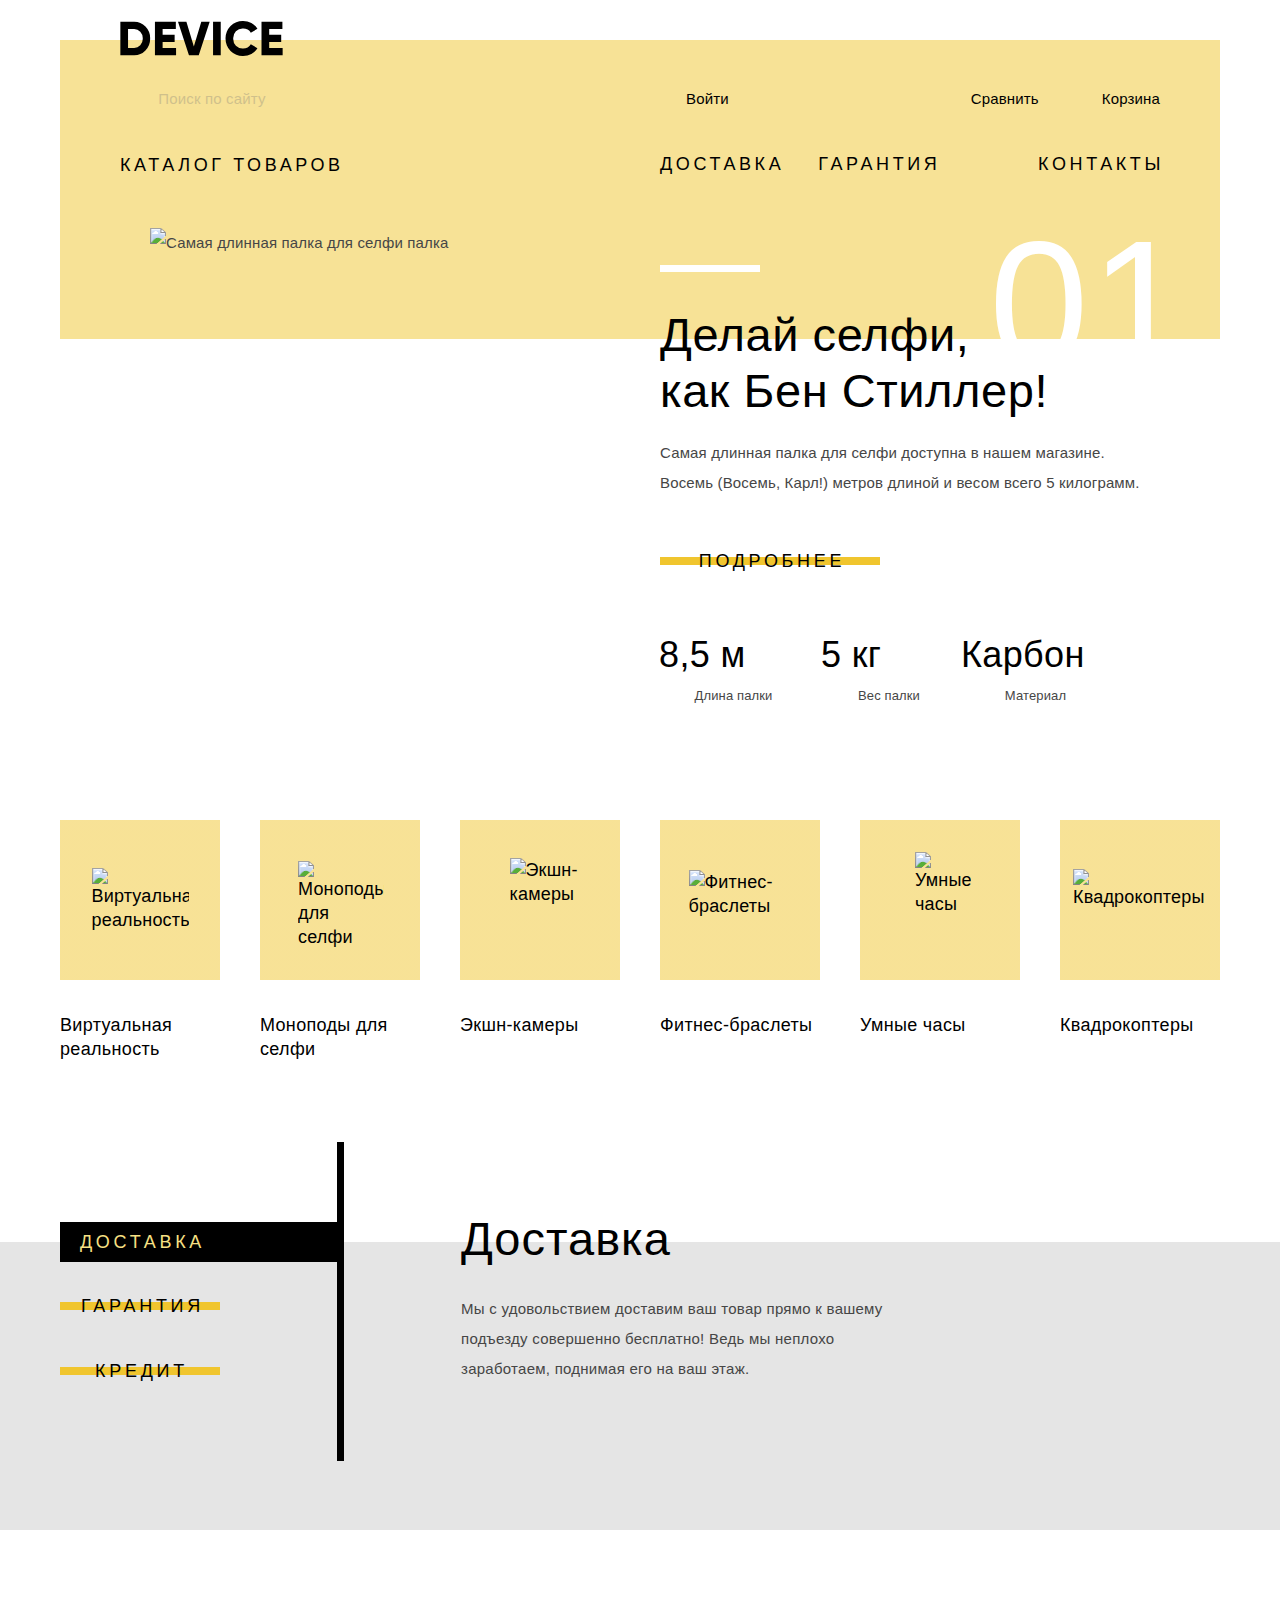
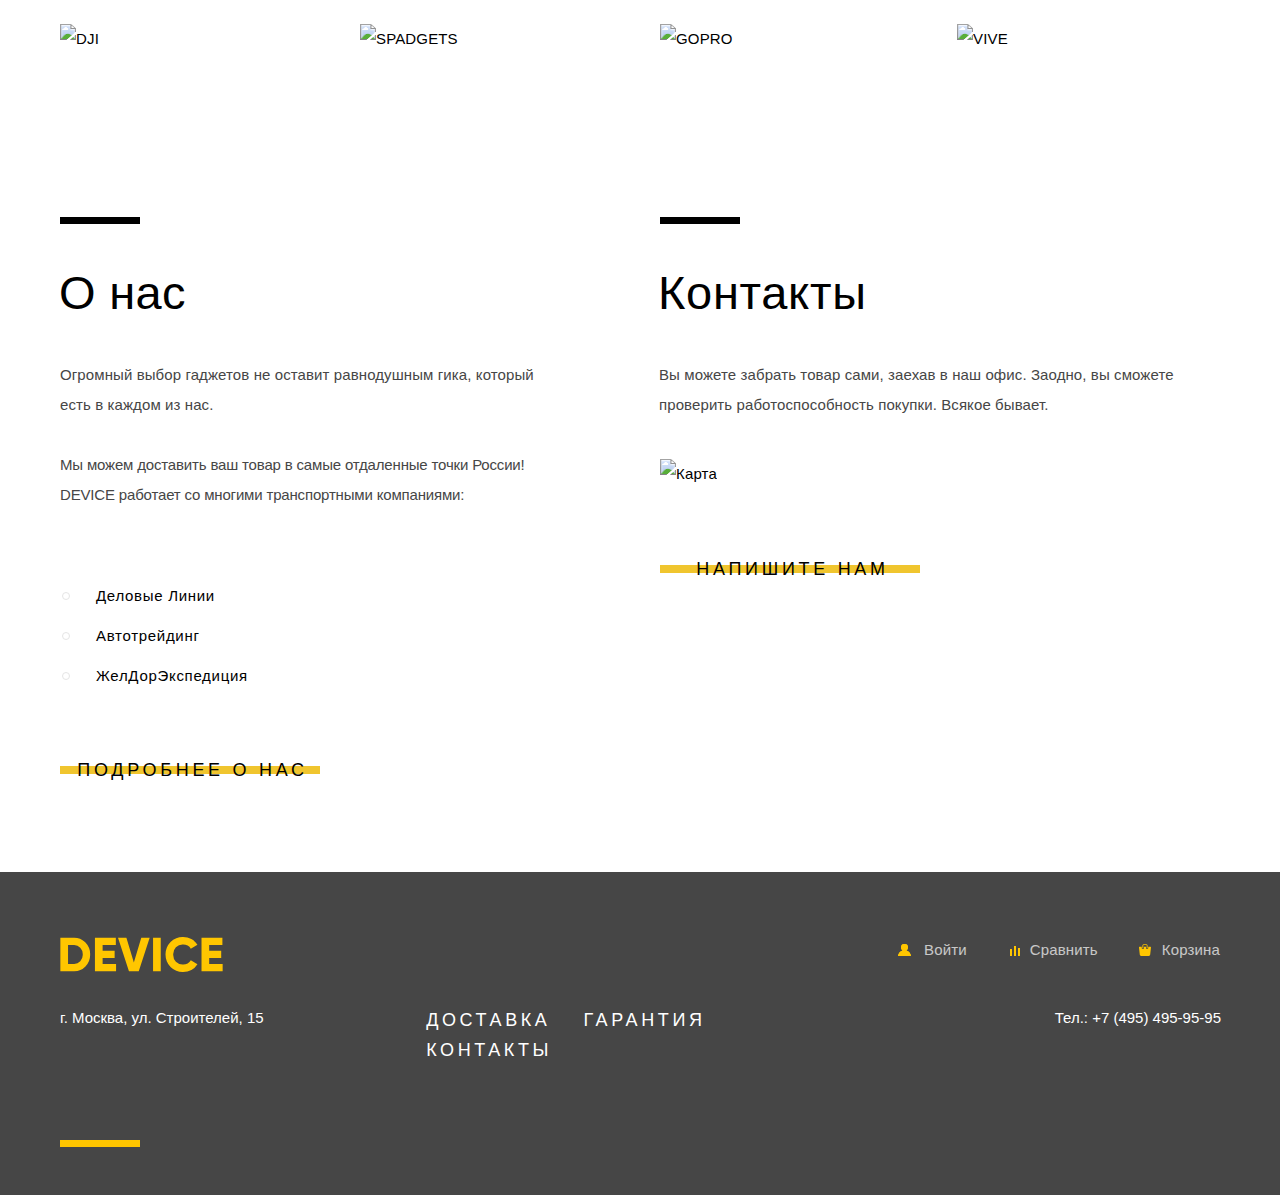
==== commit bfdafb1c: "Удалил страницу напишите нам" ====
--- a/index.html
+++ b/index.html
@@ -5,7 +5,7 @@
   <meta charset="utf-8">
   <title>HTML Academy: Девайс</title>
   <link href="css/normalize.css" rel="stylesheet" type="text/css">
-  <link href="css/style-no-comment.css" rel="stylesheet" type="text/css">
+  <link href="css/style-mini.css" rel="stylesheet" type="text/css">
 </head>
 
 <body>
@@ -306,13 +306,23 @@
       <img class="footer-logo" src="img/svg/footer-logo-device.svg" alt="Device" width="163" height="35">
     </a>
     <ul class="upper-menu-list no-list">
-      <li class="footer-user">
+      <li class="footer-user upper-menu-li">
+        <svg xmlns="http://www.w3.org/2000/svg" width="13" height="12" viewBox="0 0 13 12">
+          <path fill="#ffc600" d="M.032 12h12.937c-.163-2.643-2.074-4.837-4.671-5.543a3.47 3.47 0 0 0 1.687-2.972 3.485 3.485 0 0 0-6.97 0c0 1.264.68 2.361 1.688 2.972C2.106 7.163.194 9.357.032 12z"/>
+        </svg>
         <a href="#">Войти</a>
       </li>
-      <li class="footer-compare">
+      <li class="footer-compare upper-menu-li">
+        <svg xmlns="http://www.w3.org/2000/svg" width="10" height="10" viewBox="0 0 10 10">
+          <path fill="#ffc600" d="M8 2h1.984v8H8zM0 3h1.984v7H0zM4 0h2v10H4z"/>
+        </svg>
         <a href="#">Сравнить</a>
       </li>
-      <li class="footer-cart">
+      <li class="footer-cart upper-menu-li">
+        <svg xmlns="http://www.w3.org/2000/svg" width="12" height="12" viewBox="0 0 12 12">
+          <path fill="#ffc600" d="M11.864 3.017a.429.429 0 0 0-.327-.154H9.225V4.09c0 .563-.484 1.022-1.08 1.022-.594 0-1.078-.458-1.078-1.022V2.863H4.909V4.09c0 .563-.485 1.022-1.08 1.022-.595 0-1.078-.458-1.078-1.022V2.863H.438a.43.43 0 0 0-.327.154.472.472 0 0 0-.108.358l.776 7.134c.015.806.642 1.455 1.411 1.455h7.595c.77 0 1.396-.649 1.411-1.455l.776-7.134a.476.476 0 0 0-.108-.358z"/>
+          <path fill="#ffc600" d="M3.829 4.499c.239 0 .433-.184.433-.409V1.84c0-.632.672-1.022 1.295-1.022h1.079c.655 0 1.078.401 1.078 1.022v2.25c0 .225.194.409.431.409.239 0 .433-.184.433-.409V1.84C8.577.773 7.761 0 6.636 0H5.557c-1.19 0-2.159.826-2.159 1.84v2.25c0 .225.194.409.431.409z"/>
+        </svg>
         <a href="#">Корзина</a>
       </li>
     </ul>
@@ -369,7 +379,7 @@
     <button class="modal-close close-write-us" aria-label="Закрыть"></button>
   </form>
 </section>
-<script src="js/script.js"></script>
+<script src="js/script-mini.js"></script>
 </body>
 
 </html>
--- a/css/style-mini.css
+++ b/css/style-mini.css
@@ -0,0 +1 @@
+@font-face{font-family:"Open Sans";src:url(../fonts/web/opensans.woff2) format("woff2"),url(../fonts/web/opensans.woff) format("woff");font-weight:400;font-style:normal}@font-face{font-family:"Open Sans";src:url(../fonts/web/opensanslight.woff2) format("woff2"),url(../fonts/web/opensanslight.woff) format("woff");font-weight:300;font-style:normal}@font-face{font-family:"Gilroy";src:url(../fonts/web/gilroyextrabold.woff2) format("woff2"),url(../fonts/web/gilroyextrabold.woff) format("woff");font-weight:400;font-style:normal}@font-face{font-family:"Gilroy";src:url(../fonts/web/gilroylight.woff2) format("woff2"),url(../fonts/web/gilroylight.woff) format("woff");font-weight:300;font-style:normal}html{-webkit-box-sizing:border-box;box-sizing:border-box}*,*::before,*::after{-webkit-box-sizing:inherit;box-sizing:inherit}body{margin:0;padding:0;min-width:1200px;font-family:"Open Sans",Arial,sans-serif;font-size:15px;line-height:30px;font-weight:400;letter-spacing:.15px;color:#464646;background-color:#fff}a{color:#000;text-decoration:none}a:hover,a:focus{opacity:.6}a:active{opacity:.3}.zero-letter-spacing{letter-spacing:0}img{max-width:100%;height:auto}.visually-hidden{position:absolute;width:1px;height:1px;margin:1px;padding:0;border:none;overflow:hidden;white-space:nowrap;clip:rect(0,0,0,0);-webkit-clip-path:inset(100%);clip-path:inset(100%)}.no-list{list-style:none;padding:0}.button{display:-webkit-box;display:-ms-flexbox;display:flex;-webkit-box-pack:center;-ms-flex-pack:center;justify-content:center;-webkit-box-align:center;-ms-flex-align:center;align-items:center;position:relative;height:40px;min-width:160px;font:inherit;text-align:center;line-height:70px;background-color:transparent;border:none;z-index:1}.button:before{content:"";position:absolute;top:50%;-webkit-transform:translateY(-50%);-ms-transform:translateY(-50%);transform:translateY(-50%);left:0;height:8px;width:100%;-webkit-transition:all 300ms;-o-transition:all 300ms;transition:all 300ms;background-color:#f0c52e;z-index:-1}.button:hover,.button:focus{opacity:1}.button:hover::before,.button:focus::before{height:100%}.button:active span{opacity:.3}.button-offers{width:220px}.button-offers{padding-left:4px}.button-services{width:160px;margin-bottom:24px;-webkit-transition:all 0.3s;-o-transition:all 0.3s;transition:all 0.3s}.button-services-waranty{margin-bottom:25px}.button-services{padding-left:5px}.button-services-credit{padding-left:3px}.button-services,.button-services:focus,.button-services:active{color:#f7e184}.button-services:focus::before,.button-services:active::before{width:278px;left:0;color:#f7e184;background-color:#000}.button-about-us,.button-contacts{width:260px}.button-about-us{padding-left:5px}.button-contacts{padding-left:7px}.button-contacts:before{left:1px}.button-carts{width:200px}.button-filter{width:200px;margin-left:12px}.button-filter{padding-left:11px}.header{display:-webkit-box;display:-ms-flexbox;display:flex;-ms-flex-wrap:wrap;flex-wrap:wrap;-ms-flex-line-pack:start;align-content:flex-start;-webkit-box-align:start;-ms-flex-align:start;align-items:flex-start;width:1160px;height:226px;margin:0 auto;background-image:-webkit-gradient(linear,left top,left bottom,color-stop(17.7%,#ffffff),color-stop(17.7%,#f7e296));background-image:-webkit-linear-gradient(top,#ffffff 17.7%,#f7e296 17.7%);background-image:-o-linear-gradient(top,#ffffff 17.7%,#f7e296 17.7%);background-image:linear-gradient(to bottom,#ffffff 17.7%,#f7e296 17.7%);padding-top:21px;padding-left:60px}.header-logo{width:100%}.header-logo:hover,.header-logo:focus{opacity:.6}.header-logo:active{opacity:.3}.search{position:relative;margin-right:auto;margin-top:18px;margin-left:33px}.search input{max-width:179px;padding-left:1px;padding-top:0;color:#000;opacity:.3;background-color:transparent;border:0 solid transparent;font-family:"Open Sans",Arial;font-size:15px;font-weight:300;line-height:30px;letter-spacing:.15px}.search input:hover{opacity:.6}.search input:focus{opacity:1}.search-button{display:none;position:absolute;top:-9px;right:-215px;width:85px;height:49px;margin-left:126px;border:2px solid #000;font-family:"Open Sans",Arial;font-size:15px;font-weight:300;line-height:30px;letter-spacing:.15px;background-color:#f7e296}.search-button:hover,.search-button:focus{display:block;color:#fff;background-color:#000}.search-button:active span{color:#fff;opacity:.3}.search-button::after{position:absolute;content:"";bottom:-2px;right:0;width:441px;height:2px;background-color:#000}.search-button:hover~.search-button::after{display:none}.search-icon{position:absolute;content:"";height:16px;width:16px;background-image:url(../img/svg/search.svg);top:8px;left:-30px}.header-upper-menu{display:-webkit-box;display:-ms-flexbox;display:flex;margin-top:18px;margin-right:60px;width:504px;font-weight:300;-ms-flex-wrap:wrap;flex-wrap:wrap}.header-upper-menu li{padding-left:30px}.header-upper-menu a:hover,.header-upper-menu a:focus,.header-upper-menu a:active{opacity:1}.user{position:relative;margin-right:auto}.user:hover,.user:focus,.user-exit:hover,user-exit:focus,.compare:hover,.compare:focus,.cart:hover,.cart:focus{opacity:.6}.user:active,.user-exit:active,.compare:active,.cart:active{opacity:.3}.user::before{position:absolute;content:"";left:4px;top:9px;width:13px;height:12px;background-image:url(../img/svg/user.svg)}.user-exit{opacity:.3;padding-left:15px}.compare{position:relative}.compare::before{position:absolute;content:"";left:10px;top:11px;width:10px;height:10px;background-image:url(../img/svg/compare.svg)}.cart{position:relative;margin-left:33px}.cart::before{position:absolute;content:"";left:8px;top:9px;width:12px;height:12px;background-image:url(../img/svg/cart.svg)}.header nav{width:100%;display:-webkit-box;display:-ms-flexbox;display:flex;-webkit-box-pack:justify;-ms-flex-pack:justify;justify-content:space-between;margin-top:6px;z-index:1}.header-catalog-menu{position:relative;display:-webkit-box;display:-ms-flexbox;display:flex;-webkit-box-pack:start;-ms-flex-pack:start;justify-content:flex-start}.catalog-menu-catalog,.header-lower-menu a{font-family:"Gilroy",Arial,sans-serif;font-size:18px;font-weight:400;line-height:24px;text-transform:uppercase;letter-spacing:3.6px}.catalog-menu-catalog{position:relative;display:block;height:30px;padding-top:3px}.catalog-menu-catalog::before{position:absolute;content:"";top:7px;right:-27px;width:16px;height:16px;opacity:.3;background-image:url(../img/svg/plus.svg)}.catalog-menu-2{position:absolute;top:45px;left:-60px;-webkit-box-pack:start;-ms-flex-pack:start;justify-content:flex-start;width:1160px;padding-bottom:37px;padding-left:60px;font-family:"Open Sans",Arial;font-size:15px;font-weight:300;line-height:36px;letter-spacing:.15px;display:none;background-color:#f7e296;z-index:10}.display-flex{display:-webkit-box;display:-ms-flexbox;display:flex}.catalog-menu-2 ul:first-child{-ms-flex-preferred-size:200px;flex-basis:200px;margin-right:45px}.catalog-menu-2 ul:nth-child(2){margin-right:75px}.catalog-menu:hover .catalog-menu-2{display:-webkit-box;display:-ms-flexbox;display:flex}.header-lower-menu{display:-webkit-box;display:-ms-flexbox;display:flex;-webkit-box-pack:justify;-ms-flex-pack:justify;justify-content:space-between;margin-right:56px;width:504px;-ms-flex-wrap:wrap;flex-wrap:wrap}.header-varanty{margin-left:34px}.header-contacts{margin-left:auto;margin-right:0}.header-contacts a{margin-right:0;padding-right:0}.container{width:1160px;margin:0 auto}.offers{position:relative;margin-bottom:86px;background-image:-webkit-linear-gradient(top,#f7e296 113px,#ffffff 113px);background-image:-o-linear-gradient(top,#f7e296 113px,#ffffff 113px);background-image:linear-gradient(to bottom,#f7e296 113px,#ffffff 113px)}.offers-list{margin:0;padding:0;display:-webkit-box;display:-ms-flexbox;display:flex;position:relative}.offer-radio{position:absolute;display:-webkit-box;display:-ms-flexbox;display:flex;-webkit-box-pack:justify;-ms-flex-pack:justify;justify-content:space-between;-webkit-box-align:center;-ms-flex-align:center;align-items:center;right:83px;bottom:166px;width:78px;height:15px;z-index:2}.offer-radio label{height:12px;width:12px;background-image:url(../img/svg/slider-button-empty.svg);background-position:center;background-size:12px 12px}#slide-1:checked~.offers-list .offer-radio-slide-1,#slide-2:checked~.offers-list .offer-radio-slide-2,#slide-3:checked~.offers-list .offer-radio-slide-3{background-image:url(../img/svg/slider-button.svg)}.offers input.offers-input-1:focus~.offers-list .offer-radio-slide-1,.offers input.offers-input-2:focus~.offers-list .offer-radio-slide-2,.offers input.offers-input-3:focus~.offers-list .offer-radio-slide-3{outline:1px solid blue}.offer{position:relative;width:1100px;padding-top:0;display:-webkit-box;display:-ms-flexbox;display:flex;-webkit-box-pack:end;-ms-flex-pack:end;justify-content:flex-end}.offer::before{position:absolute;left:600px;top:39px;width:100px;height:7px;content:"";background-color:#fff}.offer::after{position:absolute;top:-12px;right:5px;width:166px;height:131px;color:#fff;font-family:"Gilroy",Arial;font-size:179px;font-weight:400;line-height:179.2px;letter-spacing:1.36px}.slide-1::after{content:"01"}.slide-2::after{content:"02"}.slide-3::after{content:"03"}.slide-2,.slide-3{display:none}#slide-1:checked~.offers-list .slide-1,#slide-2:checked~.offers-list .slide-2,#slide-3:checked~.offers-list .slide-3{display:-webkit-box;display:-ms-flexbox;display:flex}#slide-1:checked~.offers-list .slide-2,#slide-1:checked~.offers-list .slide-3,#slide-2:checked~.offers-list .slide-1,#slide-2:checked~.offers-list .slide-3,#slide-3:checked~.offers-list .slide-1,#slide-3:checked~.offers-list .slide-2{display:none}.slide-1 .img-slide-1,.slide-2 .img-slide-2{height:486px}.offer img{margin-top:2px;margin-right:1px}.offer div{display:-webkit-box;display:-ms-flexbox;display:flex;-webkit-box-orient:vertical;-webkit-box-direction:normal;-ms-flex-direction:column;flex-direction:column;width:500px;margin-top:81px;margin-left:125px;padding-bottom:25px}.slide-3 div{margin-left:45px}.slide-3 img{width:525px;height:334px;margin-top:70px}.slogan{min-width:505px;margin-bottom:4px;white-space:pre-wrap;z-index:10}.description{margin-bottom:43px;font-weight:300;white-space:pre-wrap}.offers .button-offers{width:220px;margin-bottom:47px;letter-spacing:3.7px}.offer-table{width:455px;margin-left:-4px}.offer-table td{width:130px;color:#000;font-family:"Gilroy",Arial,sans-serif;font-size:36px;font-weight:300;line-height:48px;letter-spacing:.36px}.table-weight{padding-left:12px}.offer-table th{padding-top:4px;padding-left:3px;width:130px;font-family:"Open Sans",Arial,sans-serif;font-size:13px;font-weight:300;line-height:20px;letter-spacing:.13px}.offer-table .table-weight-head{padding-left:12px}.slogan{font-family:"Gilroy",Arial,sans-serif;color:#000;font-size:47px;font-weight:400;line-height:56px;letter-spacing:.55px}.button{font-family:"Gilroy",Arial,sans-serif;color:#000;font-size:18px;font-weight:400;line-height:24px;text-transform:uppercase;letter-spacing:3.7px}.landing-catalog{width:1160px;margin:0 auto;margin-bottom:82px}.landing-catalog-list{display:-webkit-box;display:-ms-flexbox;display:flex;-webkit-box-pack:justify;-ms-flex-pack:justify;justify-content:space-between;-ms-flex-wrap:wrap;flex-wrap:wrap}.landing-catalog-list li{display:-webkit-box;display:-ms-flexbox;display:flex;-webkit-box-orient:vertical;-webkit-box-direction:normal;-ms-flex-direction:column;flex-direction:column;width:160px}.lcatalog-vr img{margin-bottom:1px}.lcatalog-selfi img{margin-bottom:2px;margin-left:2px}.lcatalog-action-camera img{margin-top:3px;margin-left:10px}.lcatalog-fitness-brace img{margin-top:4px;margin-left:4px}.lcatalog-smart-watch img{margin-top:2px;margin-left:6px}.lcatalog-quadro-copter img{margin-top:6px;margin-right:2px}.landing-catalog p{white-space:pre-wrap;letter-spacing:.33px}.landing-catalog .landing-catalog-p{padding-bottom:5px;white-space:nowrap}.landing-catalog a{display:-webkit-box;display:-ms-flexbox;display:flex;-webkit-box-orient:horizontal;-webkit-box-direction:normal;-ms-flex-direction:row;flex-direction:row;-ms-flex-wrap:wrap;flex-wrap:wrap;-webkit-box-pack:start;-ms-flex-pack:start;justify-content:flex-start;width:160px;height:240px;font-family:"Gilroy",Arial,sans-serif;font-size:18px;font-weight:400;line-height:24px;letter-spacing:.18px;background-image:-webkit-linear-gradient(top,rgba(240,197,46,.5) 160px,#ffffff 160px);background-image:-o-linear-gradient(top,rgba(240,197,46,.5) 160px,#ffffff 160px);background-image:linear-gradient(to bottom,rgba(240,197,46,.5) 160px,#ffffff 160px)}.landing-catalog span{width:160px;height:160px;margin-bottom:15px;display:-webkit-box;display:-ms-flexbox;display:flex;-webkit-box-pack:center;-ms-flex-pack:center;justify-content:center;-webkit-box-align:center;-ms-flex-align:center;align-items:center}.landing-catalog-selfi{-ms-flex-item-align:end;align-self:flex-end}.landing-catalog-a:hover,.landing-catalog-a:focus{background-image:-webkit-linear-gradient(top,#f0c52e 160px,#ffffff 160px);background-image:-o-linear-gradient(top,#f0c52e 160px,#ffffff 160px);background-image:linear-gradient(to bottom,#f0c52e 160px,#ffffff 160px);opacity:1}.landing-catalog-a:active img,.landing-catalog-a:active p{opacity:.3}.services{margin:0 auto;display:-webkit-box;display:-ms-flexbox;display:flex;margin-bottom:94px;background-image:-webkit-linear-gradient(top,#ffffff 100px,#e5e5e5 100px);background-image:-o-linear-gradient(top,#ffffff 100px,#e5e5e5 100px);background-image:linear-gradient(to bottom,#ffffff 100px,#e5e5e5 100px)}.services-wrap{display:-webkit-box;display:-ms-flexbox;display:flex;padding-bottom:115px}.services p{white-space:pre-wrap}.services h3,.about-us h2,.contacts h2{color:#000;font-family:"Gilroy",Arial,sans-serif;font-size:47px;font-weight:400;line-height:48px;letter-spacing:.7px}.about-us h2{letter-spacing:.3px}.services-left-column{position:relative;width:285px;margin-top:65px}.services-left-column::before{position:absolute;top:-65px;right:1px;width:7px;height:319px;background-color:#000;content:""}.service{position:relative;width:450px;margin-top:26px;margin-left:116px}.service h3{margin-bottom:31px;letter-spacing:1px}.service p{font-weight:300;letter-spacing:.26px}.service::before{position:absolute;top:30px;right:-243px;content:""}.service-delivery::before{top:59px;width:136px;height:164px;background-image:url(../img/svg/delivery.svg)}.service-warranty::before{width:171px;height:194px;background-image:url(../img/svg/warranty.svg);right:-277px;top:35px}.service-credit::before{width:156px;height:186px;background-image:url(../img/svg/credit.svg);top:35px}.service-warranty,.service-credit{display:none}#delivery:checked~.service-delivery,#warranty:checked~.service-warranty,#credit:checked~.service-credit{display:block}#delivery:checked~.service-warranty,#delivery:checked~.service-credit,#warranty:checked~.service-delivery,#warranty:checked~.service-credit,#credit:checked~.service-delivery,#credit:checked~.service-warranty{display:none}#delivery:checked~.services-left-column label[for="delivery"],#warranty:checked~.services-left-column label[for="warranty"],#credit:checked~.services-left-column label[for="credit"]{color:#f7e184}#delivery:focus~.services-left-column label[for="delivery"]:before,#warranty:focus~.services-left-column label[for="warranty"]:before,#credit:focus~.services-left-column label[for="credit"]:before{outline:1px solid blue}#delivery:checked~.services-left-column label[for="delivery"]::before,#warranty:checked~.services-left-column label[for="warranty"]::before,#credit:checked~.services-left-column label[for="credit"]::before{width:278px;background-color:#000;z-index:-1;height:40px;-webkit-transform:translateY(-50%);-ms-transform:translateY(-50%);transform:translateY(-50%);left:0}.logotypes{width:1160px;margin:0 auto;margin-bottom:78px}.logotypes-list{display:-webkit-box;display:-ms-flexbox;display:flex;-webkit-box-pack:justify;-ms-flex-pack:justify;justify-content:space-between;-ms-flex-wrap:wrap;flex-wrap:wrap}.logotypes li{margin-right:40px}.logotypes li:last-child{margin-left:-3px;margin-right:3px}.logotypes a{display:block;position:relative;width:260px;height:100px}.logotypes a:hover,.logotypes a:focus{opacity:1}.logotypes-list img{position:absolute;top:0}.pic-gray{opacity:1;-webkit-transition:all 300ms;-o-transition:all 300ms;transition:all 300ms}.pic-color{opacity:0;-webkit-transition:all 300ms;-o-transition:all 300ms;transition:all 300ms}.pic-gray:hover{opacity:0}.pic-color:hover{opacity:1}.container-bottom{position:relative;width:1160px;margin:0 auto;margin-bottom:82px;padding-top:15px;display:-webkit-box;display:-ms-flexbox;display:flex;-webkit-box-pack:justify;-ms-flex-pack:justify;justify-content:space-between}.container-bottom h2{margin-top:38px;margin-bottom:43px;margin-left:-1px}.about-us,.contacts{position:relative;width:495px;padding-top:14px}.about-us::before,.contacts::before{position:absolute;top:0;left:0;width:80px;height:7px;background-color:#000;content:""}.contacts::before{left:1px}.about-us p{font-family:"Open Sans",Arial,sans-serif;font-weight:300;margin-bottom:30px;white-space:pre-wrap;letter-spacing:.1px}.about-us p:last-of-type{margin-bottom:71px;letter-spacing:-.17px}.about-us-list{margin-bottom:59px;margin-left:1px}.about-us-list li{position:relative;margin-left:35px;color:#000;font-family:"Gilroy",Arial,sans-serif;font-weight:400;margin-bottom:10px;letter-spacing:.7px}.about-us-list li::before{position:absolute;top:11px;left:-34px;width:8px;height:8px;content:"";border:1.5px solid #e5e5e5;border-radius:50%}.contacts{width:561px}.contacts p{margin-bottom:39px;font-weight:300;letter-spacing:.1px}.contacts-map img{margin-bottom:60px;margin-left:1px}.footer-main{background-color:#464646;border:1px solid transparent;padding-top:59px;min-height:323px;margin:0 auto}.footer-upper-menu,.footer-lower-menu,.links{display:-webkit-box;display:-ms-flexbox;display:flex;width:1160px;margin:0 auto}.footer-upper-menu{margin-bottom:10px}.footer-lower-menu{-webkit-box-pack:justify;-ms-flex-pack:justify;justify-content:space-between}.footer-upper-menu img{padding-top:5px}.upper-menu-list{padding:0;margin:0;margin-left:auto;display:-webkit-box;display:-ms-flexbox;display:flex;min-width:329px;-webkit-box-pack:start;-ms-flex-pack:start;justify-content:flex-start;-webkit-box-align:start;-ms-flex-align:start;align-items:flex-start;margin-right:-2px}.upper-menu-list li{padding-left:31px}.footer-user{position:relative;min-width:50px;margin-right:32px}.footer-user-name{margin-right:19px}.upper-menu-list .footer-user-exit{opacity:1;padding:0;margin-right:33px}.footer-user svg{position:absolute;left:5px;top:12px;width:13px;height:12px;background-image:url(../img/svg/footer-user.svg)}.footer-compare{position:relative;margin-right:33px}.footer-compare svg{position:absolute;left:11px;top:14px;width:10px;height:10px}.footer-cart{position:relative}.footer-cart svg{position:absolute;left:8px;top:12px;width:12px;height:12px}.upper-menu-list a{opacity:.7;color:#fff;font-family:"Open Sans",Arial,sans-serif;font-weight:300;line-height:36px}.upper-menu-li:hover a,.upper-menu-li:focus a{opacity:1}.upper-menu-li:hover svg,.upper-menu-li:focus svg{opacity:.6}.upper-menu-li:active a,.upper-menu-li:active svg{opacity:.3}.footer-user-exit a{opacity:.3}.lower-menu-list{display:-webkit-box;display:-ms-flexbox;display:flex;-webkit-box-pack:start;-ms-flex-pack:start;justify-content:flex-start;width:466px;margin-right:35px;margin-left:35px;margin-top:14px;-ms-flex-wrap:wrap;flex-wrap:wrap}.lower-menu-list li{margin-right:33px}.lower-menu-list a{color:#fff;font-family:"Gilroy",Arial,sans-serif;font-size:18px;font-weight:400;line-height:24px;text-transform:uppercase;letter-spacing:3.6px}.footer-lower-menu address{font-style:normal}.footer-lower-menu address,.footer-lower-menu>a{color:#fff;font-weight:300;margin-top:11px}.footer-lower-menu{margin-bottom:30px}.tel{color:#fff;font-family:"Open Sans",Arial,sans-serif;font-weight:400;font-size:15px;margin-right:-1px;letter-spacing:0}.links{position:relative;-webkit-box-pack:end;-ms-flex-pack:end;justify-content:flex-end;-webkit-box-align:center;-ms-flex-align:center;align-items:center}.links::before{position:absolute;content:"";top:29px;left:0;width:80px;height:7px;background-color:#ffc600}.links a{opacity:.3}.links a:hover,.links a:focus{opacity:.6}.links a:active{opacity:.1}.social{display:-webkit-box;display:-ms-flexbox;display:flex;margin-right:466px;margin-top:16px;-webkit-box-pack:justify;-ms-flex-pack:justify;justify-content:space-between;width:157px;-ms-flex-wrap:wrap;flex-wrap:wrap}.social li{margin-bottom:7px}.social a{display:block;width:32px;height:32px;background-position:center;margin-right:17px}.social-facebook{background-image:url(../img/svg/fb.svg)}.social-instagram{background-image:url(../img/svg/instagram.svg)}.social-twitter{background-image:url(../img/svg/twitter.svg)}.links .HTML-Academy{display:block;width:27px;height:35px;background-image:url(../img/svg/logo-html.svg);background-position:center;margin-bottom:7px;opacity:1}.links .HTML-Academy:hover,.links .HTML-Academy:focus{opacity:.6}.links .HTML-Academy:active{opacity:.3}.main-breadcrumbs h1{font-family:"Gilroy",Arial,sans-serif;font-size:47px;font-weight:400;line-height:48px;letter-spacing:.6px;width:1160px;margin:0 auto;margin-top:37px;margin-bottom:20px;padding-left:60px}.main-breadcrumbs{margin-bottom:44px}.breadcrumbs{width:1160px;margin:0 auto}.breadcrumbs ul{min-width:700px;margin-left:60px;display:-webkit-box;display:-ms-flexbox;display:flex;-webkit-box-pack:start;-ms-flex-pack:start;justify-content:flex-start;-ms-flex-wrap:wrap;flex-wrap:wrap}.breadcrumbs li{position:relative;margin-right:37px}.breadcrumbs li::after{position:absolute;content:"";right:-20px;top:13px;width:4px;height:7px;background-image:url(../img/svg/nav-arrow.svg)}.breadcrumbs li:last-child::after{display:none}.breadcrumbs a{color:#000;font-family:"Open Sans",Arial,sans-serif;font-weight:300;font-size:14px;line-height:24px;letter-spacing:.14px;opacity:.3}.breadcrumbs a:hover,.breadcrumbs a:focus{opacity:.6}.breadcrumbs a:active{opacity:.1}.catalog{display:-webkit-box;display:-ms-flexbox;display:flex}.catalog{display:-webkit-box;display:-ms-flexbox;display:flex;-webkit-box-orient:vertical;-webkit-box-direction:normal;-ms-flex-direction:column;flex-direction:column}.catalog-background1{background-image:-webkit-gradient(linear,left top,right top,color-stop(36.8%,#dbdbdb),color-stop(36.8%,#ebebeb));background-image:-webkit-linear-gradient(left,#dbdbdb 36.8%,#ebebeb 36.8%);background-image:-o-linear-gradient(left,#dbdbdb 36.8%,#ebebeb 36.8%);background-image:linear-gradient(to right,#dbdbdb 36.8%,#ebebeb 36.8%)}.catalog-background2{background-image:-webkit-gradient(linear,left top,right top,color-stop(36.8%,#efefef),color-stop(36.8%,#ffffff));background-image:-webkit-linear-gradient(left,#efefef 36.8%,#ffffff 36.8%);background-image:-o-linear-gradient(left,#efefef 36.8%,#ffffff 36.8%);background-image:linear-gradient(to right,#efefef 36.8%,#ffffff 36.8%)}.horizontal-filter{display:-webkit-box;display:-ms-flexbox;display:flex;background-image:-webkit-linear-gradient(left,#dbdbdb 328px,#ebebeb 328px);background-image:-o-linear-gradient(left,#dbdbdb 328px,#ebebeb 328px);background-image:linear-gradient(to right,#dbdbdb 328px,#ebebeb 328px);-webkit-box-align:center;-ms-flex-align:center;align-items:center}.horizontal-filter span,.horizontal-filter h2{font-family:"Gilroy",Arial,sans-serif;font-size:16px;color:#000;font-weight:400;line-height:24px;text-transform:uppercase;letter-spacing:3.55px}.horizontal-filter span:first-child{width:200px;margin-left:10px;margin-right:157px;display:-webkit-box;display:-ms-flexbox;display:flex;-webkit-box-pack:center;-ms-flex-pack:center;justify-content:center}.sort{width:230px;display:-webkit-box;display:-ms-flexbox;display:flex;-webkit-box-pack:center;-ms-flex-pack:center;justify-content:center;padding-left:10px;margin-right:0}.sort-start,.sort-end{display:block;width:11px;height:10px}.sort-start{background-image:url(../img/svg/icon-up-dir.svg)}.sort-end{background-image:url(../img/svg/icon-down-dir.svg)}.horizontal-filter ul{display:-webkit-box;display:-ms-flexbox;display:flex;width:600px;-webkit-box-pack:start;-ms-flex-pack:start;justify-content:flex-start;padding:7px 0 9px 20px;-ms-flex-wrap:wrap;flex-wrap:wrap}.horizontal-filter li{display:-webkit-box;display:-ms-flexbox;display:flex;-webkit-box-align:center;-ms-flex-align:center;align-items:center;margin-right:29px;margin-bottom:3px;margin-top:3px}.horizontal-filter li:nth-child(4){margin-left:auto;margin-top:3px}.horizontal-filter li:last-child{margin-right:0;margin-top:3px}.horizontal-filter .from-begin{margin-right:19px}.horizontal-filter a{opacity:.3;color:#000;font-family:"Open Sans",Arial,sans-serif;font-weight:400;font-size:14px;font-weight:400;line-height:18px}.horizontal-filter a:hover,.horizontal-filter a:focus{opacity:.6}.horizontal-filter a:active{opacity:1}.horizontal-filter .sort-active{opacity:1}.catalog-background2-div{display:-webkit-box;display:-ms-flexbox;display:flex;background-image:-webkit-linear-gradient(left,#efefef 328px,#ffffff 328px);background-image:-o-linear-gradient(left,#efefef 328px,#ffffff 328px);background-image:linear-gradient(to right,#efefef 328px,#ffffff 328px)}.vertical-filter{width:300px;padding-top:81px;padding-left:46px;display:-webkit-box;display:-ms-flexbox;display:flex}.filter-price-div{position:relative;display:-webkit-box;display:-ms-flexbox;display:flex;-webkit-box-align:start;-ms-flex-align:start;align-items:flex-start;padding-bottom:59px;margin-left:-5px}.filter-price-div::before{position:absolute;top:10px;left:0;content:"";width:206px;height:2px;background-color:#dbdbdb}.filter-price-radio{position:relative;width:20px;height:22px;background-image:url(../img/svg/filter-button.svg);z-index:2;cursor:pointer}.filter-price-radio:first-of-type{margin-right:93px}.filter-price-radio:active{width:22px;height:24px;background-image:url(../img/svg/filter-button-active.png)}.filter-price-radio:first-of-type:active{margin-right:91px;margin-bottom:-2px}.filter-price-radio:last-of-type:active{margin-bottom:-2px}.filter-price-radio::before{position:absolute;top:21px;left:5px;min-width:30px;height:10px;opacity:.2;color:#000;font-family:Gilroy,Arial;font-size:14px;font-weight:300;line-height:24px}.filter-price-radio:first-of-type::before{content:"от 0"}.filter-price-radio:last-of-type::before{content:"до 5000";left:-18px;min-width:70px}.filter-price-stick{position:absolute;top:10px;left:20px;width:93px;height:2px;background-color:#91c92f;z-index:1}.vertical-filter fieldset{display:-webkit-box;display:-ms-flexbox;display:flex;-webkit-box-orient:vertical;-webkit-box-direction:normal;-ms-flex-direction:column;flex-direction:column;position:relative;border:none}.vertical-filter fieldset:before{content:"";position:absolute;top:-12px;left:11px;width:201px;height:2px;background-color:#000}.vertical-filter legend{color:#000;font-family:"Gilroy",Arial,sans-serif;font-size:18px;font-weight:400;line-height:24px;letter-spacing:.18px}.filter-price legend{margin-bottom:20px}.filter-color{padding-bottom:43px}.filter-bluetooth{padding-bottom:31px}.filter-color legend{margin-bottom:13px}.filter-bluetooth legend{margin-bottom:13px}.vertical-filter label{color:#000;font-family:"Open Sans",Arial,sans-serif;font-weight:300;font-size:14px;line-height:40px;letter-spacing:.14px;padding-left:39px}.vertical-filter label{position:relative}.filter-color label::before{position:absolute;left:-3px;top:8px;content:"";width:27px;height:23px;background-image:url(../img/svg/checkbox-off.svg);background-position:center;background-repeat:no-repeat}#black:checked~label[for="black"]::before,#white:checked~label[for="white"]::before,#blue:checked~label[for="blue"]::before,#red:checked~label[for="red"]::before,#pink:checked~label[for="pink"]::before{background-image:url(../img/svg/checkbox-on.svg);background-position:2px 0}#black:focus~label[for="black"]::before,#white:focus~label[for="white"]::before,#blue:focus~label[for="blue"]::before,#red:focus~label[for="red"]::before,#pink:focus~label[for="pink"]::before{outline:1px solid blue}#black:disabled~label[for="black"],#white:disabled~label[for="white"],#blue:disabled~label[for="blue"],#red:disabled~label[for="red"],#pink:disabled~label[for="pink"]{color:#a6a6a6}#black:disabled~label[for="black"]::before,#white:disabled~label[for="white"]::before,#blue:disabled~label[for="blue"]::before,#red:disabled~label[for="red"]::before,#pink:disabled~label[for="pink"]::before{opacity:.25}.filter-bluetooth label::before{position:absolute;left:-1px;top:7px;content:"";width:25px;height:25px;background-image:url(../img/svg/radio-off.svg);background-position:center;background-repeat:no-repeat}#yes:checked~label[for="yes"]::before,#no:checked~label[for="no"]::before{background-image:url(../img/svg/radio-on.svg)}#yes:checked:hover~label[for="yes"]::before,#no:checked:hover~label[for="no"]::before{opacity:.6}#yes:checked:active~label[for="yes"]::before,#no:checked:active~label[for="no"]::before{background-image:url(../img/svg/radio-off.svg)}#yes:hover~label[for="yes"]::before,#no:hover~label[for="no"]::before{opacity:.6}#yes:active~label[for="yes"]::before,#no:active~label[for="no"]::before{background-image:url(../img/svg/radio-on.svg)}#yes:focus~label[for="yes"]::before,#no:focus~label[for="no"]::before{outline:1px solid blue}#yes:disabled~label[for="yes"],#no:disabled~label[for="no"]{color:#a6a6a6}#yes:disabled~label[for="yes"]:before,#no:disabled~label[for="no"]{opacity:.25}.main-catalog{display:-webkit-box;display:-ms-flexbox;display:flex;-webkit-box-orient:vertical;-webkit-box-direction:normal;-ms-flex-direction:column;flex-direction:column;width:830px;margin-left:30px;padding-left:70px;padding-top:9px}.goods ul{display:-webkit-box;display:-ms-flexbox;display:flex;-ms-flex-wrap:wrap;flex-wrap:wrap;-webkit-box-pack:justify;-ms-flex-pack:justify;justify-content:space-between}.item{position:relative;margin-bottom:1px}.item a{display:-webkit-box;display:-ms-flexbox;display:flex;-webkit-box-pack:start;-ms-flex-pack:start;justify-content:flex-start;width:360px;-ms-flex-wrap:wrap;flex-wrap:wrap;margin-top:45px}.selfi-stick a{position:relative}.selfi-stick a::before{position:absolute;top:28px;right:27px;content:"New";width:60px;height:61px;padding-top:17px;padding-left:13px;border-radius:50%;border:2px solid rgba(0,0,0,.5);color:#000;font-family:"Gilroy",Arial,sans-serif;font-size:14px;font-weight:800;line-height:24px;text-transform:uppercase;opacity:.2;letter-spacing:.25px}.item img{width:100%}.item-name{max-width:260px;margin-top:32px;margin-right:20px;color:#000;font-family:"Gilroy",Arial,sans-serif;font-size:18px;font-weight:400;line-height:24px;letter-spacing:.18px;white-space:pre-wrap}.item-price{margin-top:33px;margin-left:auto;color:#464646;font-family:Gilroy,Arial,sans-serif;font-weight:300;font-size:16px;line-height:24px;letter-spacing:.16px}.item:hover .item-carts,.item:active .item-carts{display:-webkit-box;display:-ms-flexbox;display:flex}.item:focus-within .item-carts{display:-webkit-box;display:-ms-flexbox;display:flex}.item-carts{position:absolute;display:none;-webkit-box-orient:vertical;-webkit-box-direction:normal;-ms-flex-direction:column;flex-direction:column;-webkit-box-align:center;-ms-flex-align:center;align-items:center;width:200px;top:218px;left:50%;margin-left:-100px;opacity:1}.button-carts-compare{margin-top:5px;opacity:.5;color:#000;font-family:"Open Sans";font-size:13px;font-weight:300;line-height:36px;letter-spacing:.13px;background:none;border:none}.button-carts-compare:hover,.button-carts-compare:focus{opacity:1}.button-carts-compare:active{opacity:.2}.back-forward{margin-top:19px;margin-bottom:77px;background-color:#ebebeb;display:-webkit-box;display:-ms-flexbox;display:flex;-webkit-box-align:center;-ms-flex-align:center;align-items:center}.back-forward ul{padding:0;margin:0;padding-bottom:1px;width:760px;display:-webkit-box;display:-ms-flexbox;display:flex;-webkit-box-pack:start;-ms-flex-pack:start;justify-content:flex-start;-webkit-box-align:start;-ms-flex-align:start;align-items:flex-start;-ms-flex-wrap:wrap;flex-wrap:wrap}.back-forward li{color:#000;font-family:"Gilroy",Arial,sans-serif;font-size:16px;font-weight:400;line-height:24px;text-transform:uppercase;letter-spacing:3.71px;display:-webkit-box;display:-ms-flexbox;display:flex;-webkit-box-align:center;-ms-flex-align:center;align-items:center}.back-forward a{display:block;padding:20px 13.5px;padding-top:25px}.back-forward li:first-child{margin-right:193px}.back-forward li:last-child{margin-left:auto}.back a,.forward a{padding:0 30px;padding-top:24px;padding-bottom:21px}.forward a{padding-right:25px}.back-forward li:first-child:hover,.back-forward li:last-child:hover{background-color:#d8d8d8}.page,.page{opacity:.3}.modal{display:block;position:relative;-webkit-box-shadow:0 10px 20px rgba(4,6,6,.2);box-shadow:0 10px 20px rgba(4,6,6,.2);background-color:#fff}.write-us{display:none;position:fixed;top:20%;left:50%;width:960px;height:553px;margin-left:-430px;padding:70px 100px;padding-top:93px;z-index:100}.modal form{width:100%;display:-webkit-box;display:-ms-flexbox;display:flex;-ms-flex-wrap:wrap;flex-wrap:wrap;-webkit-box-pack:justify;-ms-flex-pack:justify;justify-content:space-between}.write-us label{color:#000;font-family:"Gilroy",Arial,sans-serif;font-size:18px;font-weight:400;line-height:24px}.write-us input{font-family:"Open Sans",Arial,sans-serif;font-size:14px;font-weight:400;line-height:18px;background-color:rgba(242,242,242,.5);color:rgba(70,70,70,.4)}.write-us input:hover{color:rgba(70,70,70,.4);background-color:rgba(242,242,242,.8)}.write-us input:focus{color:#464646;background-color:#fff;outline:3px solid #f0c52e}.write-us input:invalid{color:rgba(70,70,70,.4);background-color:rgba(237,181,181,.5);outline:0}.write-us-name,.write-us-email{display:-webkit-box;display:-ms-flexbox;display:flex;-webkit-box-orient:vertical;-webkit-box-direction:normal;-ms-flex-direction:column;flex-direction:column;width:360px;margin-bottom:34px}.write-us-name input,.write-us-email input{width:360px;height:50px;padding-left:20px;margin-top:7px;border:none}.write-us-textarea{display:-webkit-box;display:-ms-flexbox;display:flex;-webkit-box-orient:vertical;-webkit-box-direction:normal;-ms-flex-direction:column;flex-direction:column;width:100%;margin-bottom:42px}.write-us-textarea textarea{width:760px;height:156px;padding-left:20px;margin-top:7px;padding-top:15px;border:none;background-color:rgba(242,242,242,.5);color:rgba(70,70,70,.4)}.write-us-textarea textarea:hover{color:rgba(70,70,70,.4);background-color:rgba(242,242,242,.8)}.write-us-textarea textarea:focus{color:#464646;background-color:#fff;outline:3px solid #f0c52e}.write-us-new-page{position:relative;-webkit-box-shadow:0 10px 5px rgba(4,6,6,.2);box-shadow:0 10px 5px rgba(4,6,6,.2)}.modal-close{position:absolute;top:22px;right:22px;width:55px;height:55px;background-image:url(../img/svg/modal-close.svg);border-radius:50%;-webkit-box-shadow:none;box-shadow:none;border:none;opacity:.5}.modal-close:focus,.modal-close:hover{opacity:1}.modal-close:active{opacity:.3}.big-map{position:absolute;top:0;right:0;display:none;margin:0 auto;width:960px;height:559px}.contacts:focus~.big-map{display:block}.display-block{display:block}
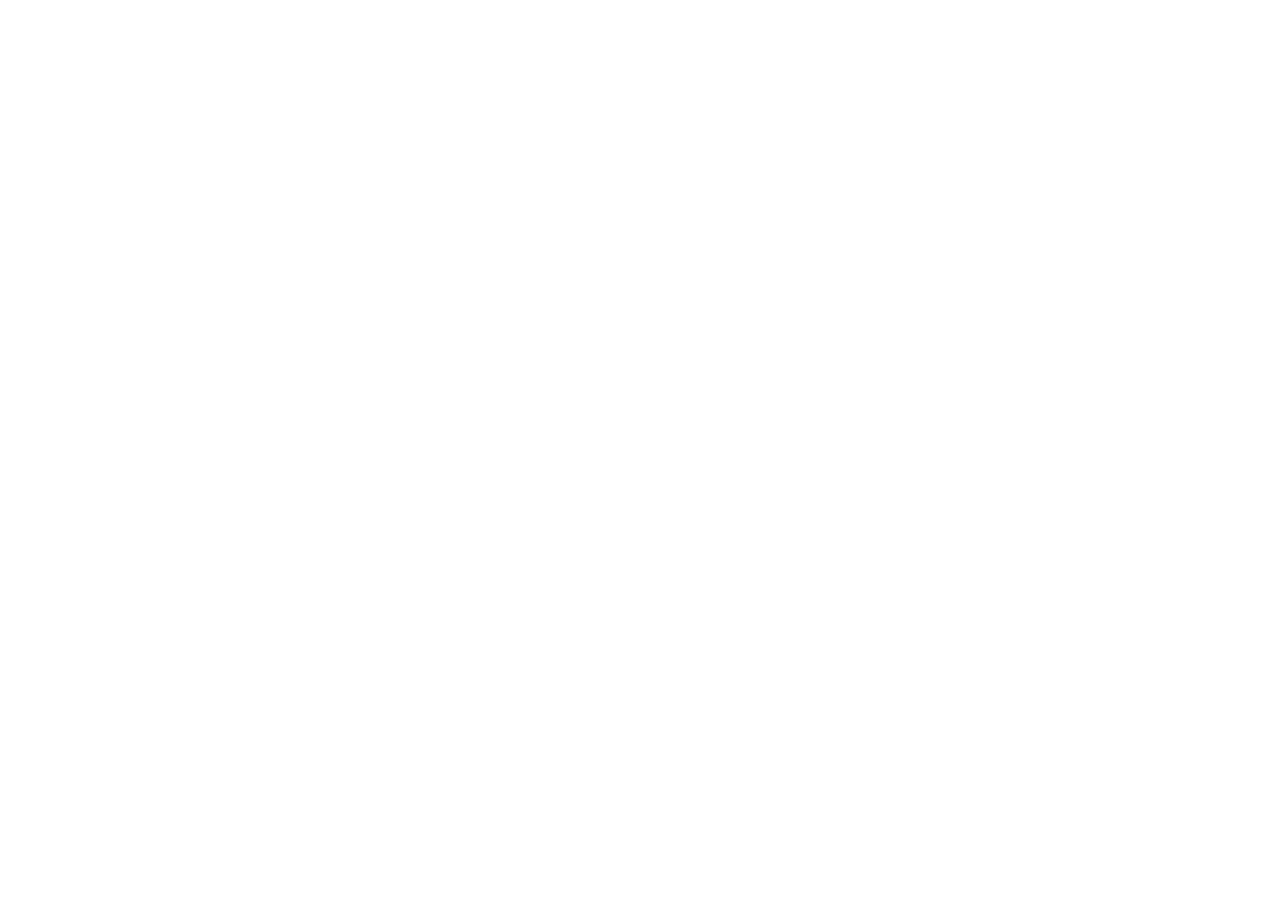
==== commit 4a3e6866: "обнулил сайт" ====
--- a/index.html
+++ b/index.html
@@ -5,381 +5,11 @@
   <meta charset="utf-8">
   <title>HTML Academy: Девайс</title>
   <link href="css/normalize.css" rel="stylesheet" type="text/css">
-  <link href="css/style-mini.css" rel="stylesheet" type="text/css">
+  <link href="css/style.css" rel="stylesheet" type="text/css">
 </head>
 
 <body>
-<header class="header">
-  <a class="header-logo" href="#">
-    <img src="img/svg/logo-device.svg" alt="Device" height="35" width="163">
-  </a>
-  <div class="search">
-    <form class="search-form" action="https://echo.htmlacademy.ru/" method="get">
-      <label class="search-icon" for="search"></label>
-      <input type="search" name="Поиск по сайту" placeholder=" Поиск по сайту" id="search">
-      <button class="search-button" type="submit"><span>Найти</span></button>
-    </form>
-  </div>
-  <ul class="header-upper-menu no-list">
-    <li class="user">
-      <a class="login-link" href="#">Войти</a>
-    </li>
-    <li class="compare">
-      <a href="#">Сравнить</a>
-    </li>
-    <li class="cart">
-      <a href="#">Корзина</a>
-    </li>
-  </ul>
-  <nav>
-    <ul class="header-catalog-menu no-list">
-      <li>
-        <a class="catalog-menu-catalog" href="#">Каталог товаров</a>
-        <ul class="catalog-menu-2 no-list">
-          <li>
-            <ul class="no-list">
-              <li>
-                <a href="#">Виртуальная реальность</a>
-              </li>
-              <li>
-                <a href="catalog.html">Моноподы для селфи</a>
-              </li>
-              <li>
-                <a href="#">Экшн-камеры</a>
-              </li>
-            </ul>
-          </li>
-          <li>
-            <ul class="no-list">
-              <li>
-                <a href="#">Фитнес-браслеты</a>
-              </li>
-              <li>
-                <a href="#">Умные часы</a>
-              </li>
-            </ul>
-          </li>
-          <li>
-            <ul class="no-list">
-              <li><a href="#">Квадрокоптеры</a></li>
-            </ul>
-          </li>
-        </ul>
-      </li>
-    </ul>
-    <ul class="header-lower-menu no-list">
-      <li class="header-delivery">
-        <a href="#">Доставка</a>
-      </li>
-      <li class="header-varanty">
-        <a href="#">Гарантия</a>
-      </li>
-      <li class="header-contacts">
-        <a href="#">Контакты</a>
-      </li>
-    </ul>
-  </nav>
-</header>
-<main>
-  <section class="offers container">
-    <h2 class="visually-hidden">Спецпредложения</h2>
-    <input class="visually-hidden offers-input-1"  type="radio" id="slide-1" name="slide" checked>
-    <input class="visually-hidden offers-input-2"  type="radio" id="slide-2" name="slide">
-    <input class="visually-hidden offers-input-3"  type="radio" id="slide-3" name="slide">
-    <ul class="offers-list no-list">
-      <li class="offer-radio">
-        <label class="offer-radio-slide-1" for="slide-1" aria-label="Переключись на селфи"></label>
-        <label class="offer-radio-slide-2" for="slide-2" aria-label="Переключись на фитнес-браслеты"></label>
-        <label class="offer-radio-slide-3" for="slide-3" aria-label="Переключись на квадрокоптеры"></label>
-      </li>
-      <li class="offer slide-1">
-        <img class="img-slide-1" src="img/slider-1.png" alt="Самая длинная палка для селфи палка" width="384" height="486">
-        <div>
-          <span class="slogan">Делай селфи,             как Бен Стиллер!</span>
-          <p class="description">Самая длинная палка для селфи доступна в нашем магазине. Восемь (Восемь, Карл!) метров длиной и весом всего 5 килограмм.</p>
-          <a class="button button-offers"> Подробнее </a>
-          <table class="offer-table">
-            <tr>
-              <td>8,5 м</td>
-              <td class="table-weight">5 кг</td>
-              <td>Карбон</td>
-            </tr>
-            <tr>
-              <th>Длина палки</th>
-              <th class="table-weight table-weight-head">Вес палки</th>
-              <th>Материал</th>
-            </tr>
-          </table>
-        </div>
-      </li>
-      <li class="offer slide-2">
-        <img class="img-slide-2" src="img/slider-2.png" alt="Фитнес-браслеты" width="384" height="486">
-        <div>
-          <span class="slogan">Худеем                правильно!</span>
-          <p class="description">Мотивирующие фитнес-браслеты помогут найти в себе силы не пропускать занятия и соблюдать диету.</p>
-          <a class="button button-offers">Подробнее</a>
-          <table class="offer-table">
-            <tr>
-              <td>48 часов</td>
-            </tr>
-            <tr>
-              <th>Без подзарядки</th>
-            </tr>
-          </table>
-        </div>
-      </li>
-      <li class="offer slide-3">
-        <img src="img/slider-3.png" alt="Квадрокоптер" width="526" height="334">
-        <div>
-          <span class="slogan">Порхает как бабочка, жалит как пчела!</span>
-          <p class="description">Этот обычный, на первый взгляд, квадрокоптер оснащен мощным лазером, замаскированным под стандартную камеру.</p>
-          <a class="button button-offers">
-            <span>Подробнее</span>
-          </a>
-          <table class="offer-table">
-            <tr>
-              <td>800 м</td>
-              <td>50 м</td>
-            </tr>
-            <tr>
-              <th>Дальность полета</th>
-              <th>Радиус поражения</th>
-            </tr>
-          </table>
-        </div>
-      </li>
-    </ul>
-  </section>
 
-  <section class="landing-catalog">
-    <h2 class="visually-hidden">Краткий каталог.</h2>
-    <ul class="landing-catalog-list no-list">
-      <li>
-        <a class="landing-catalog-a" href="#">
-                        <span class="lcatalog-vr">
-            <img src="img/svg/popular-1.svg" alt="Виртуальная реальность" width="97" height="55">
-          </span>
-          <p>Виртуальная реальность</p>
-        </a>
-      </li>
-      <li>
-        <a class="landing-catalog-a" href="catalog.html">
-                        <span class="lcatalog-selfi">
-            <img class="landing-catalog-selfi" src="img/svg/popular-2.svg" alt="Моноподы для селфи" width="86" height="117">
-          </span>
-          <p>Моноподы для селфи</p>
-        </a>
-      </li>
-      <li>
-        <a class="landing-catalog-a" href="#">
-                        <span class="lcatalog-action-camera">
-            <img src="img/svg/popular-3.svg" alt="Экшн-камеры" width="71" height="87">
-          </span>
-          <p class="landing-catalog-p">Экшн-камеры</p>
-        </a>
-      </li>
-      <li>
-        <a class="landing-catalog-a" href="#">
-                        <span class="lcatalog-fitness-brace">
-            <img src="img/svg/popular-4.svg" alt="Фитнес-браслеты" width="107" height="65">
-          </span>
-          <p class="landing-catalog-p">Фитнес-браслеты</p>
-        </a>
-      </li>
-      <li>
-        <a class="landing-catalog-a" href="#">
-                        <span class="lcatalog-smart-watch">
-            <img src="img/svg/popular-5.svg" alt="Умные часы" width="56" height="98">
-          </span>
-          <p class="landing-catalog-p">Умные часы</p>
-        </a>
-      </li>
-      <li>
-        <a class="landing-catalog-a" href="#">
-                        <span class="lcatalog-quadro-copter">
-            <img src="img/svg/popular-6.svg" alt="Квадрокоптеры" width="132" height="69">
-          </span>
-          <p class="landing-catalog-p">Квадрокоптеры</p>
-        </a>
-      </li>
-    </ul>
-  </section>
-
-  <section class="services">
-    <div class="container  services-wrap">
-      <h2 class="visually-hidden">Сервисы</h2>
-      <input class="visually-hidden" type="radio" id="delivery" name="service" checked>
-      <input class="visually-hidden" type="radio" id="warranty" name="service">
-      <input class="visually-hidden" type="radio" id="credit" name="service">
-      <div class="services-left-column">
-        <ul class="no-list">
-          <li>
-              <label class="button button-services" for="delivery">Доставка</label>
-          </li>
-          <li>
-              <label class="button button-services button-services-waranty" for="warranty">Гарантия</label>
-          </li>
-          <li>
-              <label class="button button-services button-services-credit" for="credit">Кредит</label>
-          </li>
-        </ul>
-      </div>
-      <div class="service service-delivery">
-        <h3>Доставка</h3>
-        <p>Мы с удовольствием доставим ваш товар прямо к вашему подъезду совершенно бесплатно! Ведь мы неплохо заработаем, поднимая его на ваш этаж.</p>
-      </div>
-      <div class="service service-warranty">
-        <h3>Гарантия</h3>
-        <p>Если из-за возгорания купленного у нас товара у вас сгорит дом — не переживайте, мы выдадим вам новый. Товар, не дом, конечно же.</p>
-      </div>
-      <div class="service service-credit">
-        <h3>Кредит</h3>
-        <p>Залезть в долговую яму стало проще! Кредитные консультанты подберут для вас наиболее выгодные условия кредита. Выгодные для нашего банка, разумеется.</p>
-      </div>
-    </div>
-  </section>
-
-  <section class="logotypes">
-    <h2 class="visually-hidden">Логотипы</h2>
-    <ul class="logotypes-list no-list">
-      <li>
-        <a href="#" class="logo-1" aria-label="Ссылка-лого на производителя DJI">
-          <img class="pic-gray" src="img/logo-1.png" alt="DJI" width="260" height="100">
-          <img class="pic-color" src="img/logo-1-1.png" alt="DJI" width="260" height="100">
-        </a>
-      </li>
-      <li>
-        <a href="#" class="logo-2" aria-label="Ссылка-лого на производителя SPADGETS">
-          <img class="pic-gray" src="img/logo-2.png" alt=" SPADGETS" width="260" height="100">
-          <img class="pic-color" src="img/logo-2-1.png" alt="SPADGETS" width="260" height="100">
-        </a>
-      </li>
-      <li>
-        <a href="#" class="logo-3" aria-label="Ссылка-лого на производителя GOPRO">
-          <img class="pic-gray" src="img/logo-3.png" alt="GOPRO" width="260" height="100">
-          <img class="pic-color" src="img/logo-3-1.png" alt="GOPRO" width="260" height="100">
-        </a>
-      </li>
-      <li>
-        <a href="#" class="logo-4" aria-label="Ссылка-лого на производителя VIVE">
-          <img class="pic-gray" src="img/logo-4.png" alt="VIVE" width="260" height="100">
-          <img class="pic-color" src="img/logo-4-1.png" alt="VIVE" width="260" height="100">
-        </a>
-      </li>
-    </ul>
-  </section>
-
-  <div class="container-bottom">
-    <section class="about-us">
-      <h2>О нас</h2>
-      <p class="zero-letter-spacing">Огромный выбор гаджетов не оставит равнодушным гика, который есть в каждом из нас.</p>
-      <p class="zero-letter-spacing">Мы можем доставить ваш товар в самые отдаленные точки России! DEVICE работает со многими транспортными компаниями:</p>
-      <ul class="no-list zero-letter-spacing about-us-list">
-        <li>Деловые Линии</li>
-        <li>Автотрейдинг</li>
-        <li>ЖелДорЭкспедиция</li>
-      </ul>
-      <a href="#" class="button button-about-us">Подробнее о нас</a>
-    </section>
-
-    <section class="contacts">
-      <h2>Контакты</h2>
-      <p class="zero-letter-spacing">Вы можете забрать товар сами, заехав в наш офис. Заодно, вы сможете проверить работоспособность покупки. Всякое бывает.</p>
-      <a class="contacts-map" href="https://goo.gl/maps/GEYDHNmmPpJyNFyv9" aria-label="Открыть большую карту. Наш адрес г.Москва ул. Строителей д.15">
-        <img src="img/map.jpg" alt="Карта" width="560" height="222">
-      </a>
-      <a href="write-us.html" class="button button-contacts">Напишите нам</a>
-    </section>
-    <section class="modal big-map">
-      <h2 class="visually-hidden">Наш магазин расположен по адресу г.Москва ул. Строителей д.15</h2>
-      <iframe src="https://www.google.com/maps/embed?pb=!1m18!1m12!1m3!1d8996.928859124037!2d37.52492949702774!3d55.68495041852159!2m3!1f0!2f0!3f0!3m2!1i1024!2i768!4f13.1!3m3!1m2!1s0x46b54cf65f5c8955%3A0x694710ccd55501e!2z0YPQuy4g0KHRgtGA0L7QuNGC0LXQu9C10LksIDE1LCDQnNC-0YHQutCy0LAsIDExOTMxMQ!5e0!3m2!1sru!2sru!4v1560780520585!5m2!1sru!2sru" width="960" height="559" style="border:0" allowfullscreen></iframe>
-      <button class="modal-close" aria-label="Закрыть"></button>
-    </section>
-  </div>
-
-</main>
-
-<footer class="footer-main">
-  <section class="footer-upper-menu">
-    <h2 class="visually-hidden">Верхнее меню</h2>
-    <a href="#">
-      <img class="footer-logo" src="img/svg/footer-logo-device.svg" alt="Device" width="163" height="35">
-    </a>
-    <ul class="upper-menu-list no-list">
-      <li class="footer-user upper-menu-li">
-        <svg xmlns="http://www.w3.org/2000/svg" width="13" height="12" viewBox="0 0 13 12">
-          <path fill="#ffc600" d="M.032 12h12.937c-.163-2.643-2.074-4.837-4.671-5.543a3.47 3.47 0 0 0 1.687-2.972 3.485 3.485 0 0 0-6.97 0c0 1.264.68 2.361 1.688 2.972C2.106 7.163.194 9.357.032 12z"/>
-        </svg>
-        <a href="#">Войти</a>
-      </li>
-      <li class="footer-compare upper-menu-li">
-        <svg xmlns="http://www.w3.org/2000/svg" width="10" height="10" viewBox="0 0 10 10">
-          <path fill="#ffc600" d="M8 2h1.984v8H8zM0 3h1.984v7H0zM4 0h2v10H4z"/>
-        </svg>
-        <a href="#">Сравнить</a>
-      </li>
-      <li class="footer-cart upper-menu-li">
-        <svg xmlns="http://www.w3.org/2000/svg" width="12" height="12" viewBox="0 0 12 12">
-          <path fill="#ffc600" d="M11.864 3.017a.429.429 0 0 0-.327-.154H9.225V4.09c0 .563-.484 1.022-1.08 1.022-.594 0-1.078-.458-1.078-1.022V2.863H4.909V4.09c0 .563-.485 1.022-1.08 1.022-.595 0-1.078-.458-1.078-1.022V2.863H.438a.43.43 0 0 0-.327.154.472.472 0 0 0-.108.358l.776 7.134c.015.806.642 1.455 1.411 1.455h7.595c.77 0 1.396-.649 1.411-1.455l.776-7.134a.476.476 0 0 0-.108-.358z"/>
-          <path fill="#ffc600" d="M3.829 4.499c.239 0 .433-.184.433-.409V1.84c0-.632.672-1.022 1.295-1.022h1.079c.655 0 1.078.401 1.078 1.022v2.25c0 .225.194.409.431.409.239 0 .433-.184.433-.409V1.84C8.577.773 7.761 0 6.636 0H5.557c-1.19 0-2.159.826-2.159 1.84v2.25c0 .225.194.409.431.409z"/>
-        </svg>
-        <a href="#">Корзина</a>
-      </li>
-    </ul>
-  </section>
-  <nav class="footer-lower-menu">
-    <address class="zero-letter-spacing">г. Москва, ул. Строителей, 15</address>
-    <ul class="lower-menu-list no-list">
-      <li>
-        <a href="#" class="lower-menu-delivery">Доставка</a>
-      </li>
-      <li>
-        <a href="#" class="lower-menu-varanty">Гарантия</a>
-      </li>
-      <li>
-        <a href="#" class="lower-menu-contacts">Контакты</a>
-      </li>
-    </ul>
-    <a href="tel:7-495-495-95-95" class="tel">Тел.: +7 (495) 495-95-95</a>
-  </nav>
-  <section class="links">
-    <h2 class="visually-hidden">Ссылки на соцсети</h2>
-    <ul class="no-list social">
-      <li>
-        <a href="#" class="social-facebook" aria-label="Facebook"></a>
-      </li>
-      <li>
-        <a href="#" class="social-instagram" aria-label="Instagram"></a>
-      </li>
-      <li>
-        <a href="#" class="social-twitter" aria-label="Twitter"></a>
-      </li>
-    </ul>
-    <a href="https://htmlacademy.ru/intensive/htmlcss" class="HTML-Academy" aria-label="HTML-Academy" target="_blank"></a>
-  </section>
-</footer>
-
-<section class="modal write-us">
-  <h2 class="visually-hidden">Напишите нам</h2>
-  <form action="https://echo.htmlacademy.ru/" method="get">
-    <div class="write-us-name">
-      <label for="name">Ваше имя:</label>
-      <input type="text" id="name" name="name" placeholder="Имя Фамилия">
-    </div>
-    <div class="write-us-email">
-      <label for="email">Ваш e-mail:</label>
-      <input type="email" id="email" name="email" placeholder="email@example.com">
-    </div>
-    <div class="write-us-textarea">
-      <label for="text">Текс письма</label>
-      <textarea id="text" name="text" cols="30" rows="10" placeholder="В свободной форме"></textarea>
-    </div>
-
-    <button class="button" type="submit">Отправить</button>
-    <button class="modal-close close-write-us" aria-label="Закрыть"></button>
-  </form>
-</section>
-<script src="js/script-mini.js"></script>
 </body>
 
 </html>
